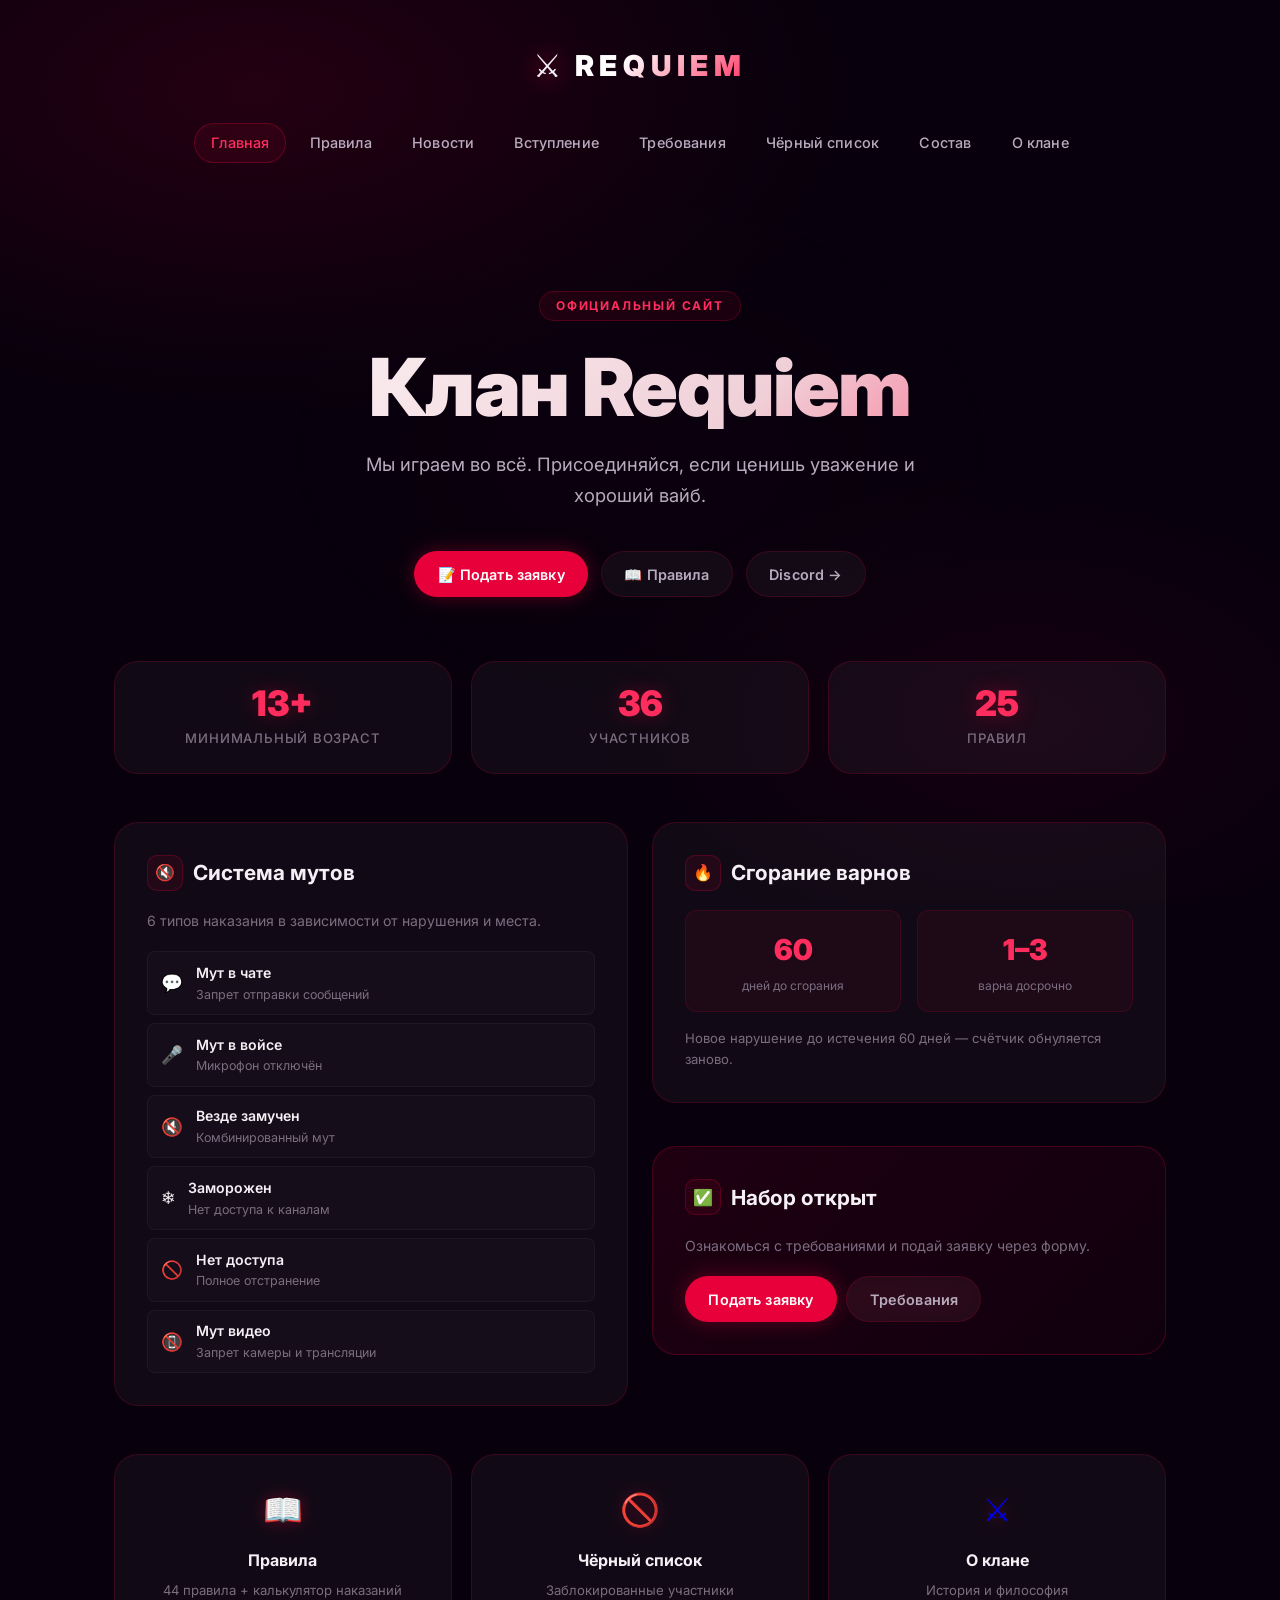
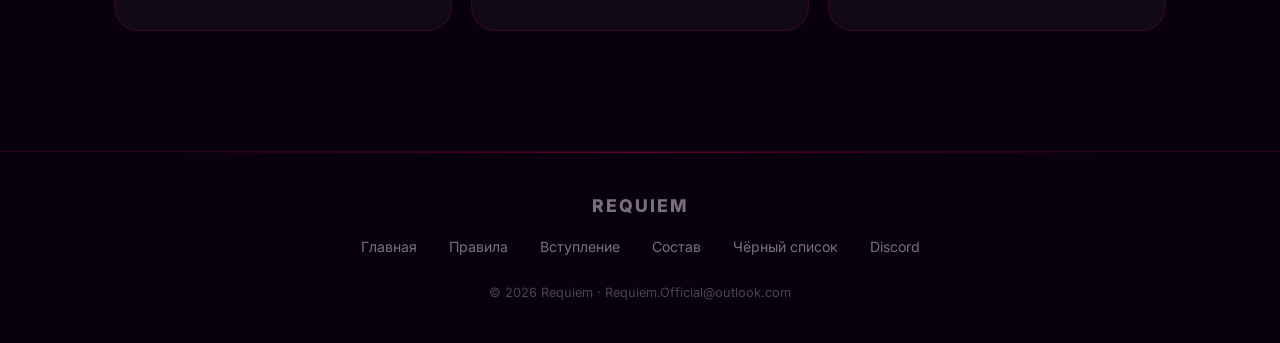
==== index.html @ e3f8dad8 "Update index.html" ====
<!DOCTYPE html>
<html lang="ru">
<head>
<meta charset="UTF-8">
<meta name="viewport" content="width=device-width, initial-scale=1.0">
<title>Requiem — Клан</title>
<meta name="description" content="Официальный сайт клана Requiem. Правила, состав, вступление.">
<link rel="stylesheet" href="style.css">
</head>
<body>
<div class="progress-bar" id="progressBar"></div>
<button class="scroll-top" id="scrollTop" onclick="window.scrollTo({top:0,behavior:'smooth'})">↑</button>

<header>
  <div class="container">
    <div class="site-brand">
      <span class="brand-icon">⚔️</span>
      <span class="brand-name">Requiem</span>
    </div>
    <nav class="main-nav">
      <a href="index.html" class="nav-link active">Главная</a>
      <a href="rules.html" class="nav-link">Правила</a>
      <a href="news.html" class="nav-link">Новости</a>
      <a href="join.html" class="nav-link">Вступление</a>
      <a href="requirements.html" class="nav-link">Требования</a>
      <a href="blacklist.html" class="nav-link">Чёрный список</a>
      <a href="members.html" class="nav-link">Состав</a>
      <a href="about.html" class="nav-link">О клане</a>
    </nav>
  </div>
</header>

<main>
  <section class="page-hero">
    <span class="page-hero-label">Официальный сайт</span>
    <h1>Клан Requiem</h1>
    <p>Мы играем во всё. Присоединяйся, если ценишь уважение и хороший вайб.</p>
    <div class="hero-actions">
      <a href="join.html" class="btn btn-primary">📝 Подать заявку</a>
      <a href="rules.html" class="btn btn-ghost">📖 Правила</a>
      <a href="https://discord.gg/u769kvpCT5" target="_blank" class="btn btn-ghost">Discord →</a>
    </div>
  </section>

  <div class="container">

    <div class="grid-3 fade-in d1" style="margin-bottom:1.5rem;">
      <div class="card" style="text-align:center;padding:1.5rem 1rem;">
        <div style="font-size:2.2rem;font-weight:900;color:var(--red-light);line-height:1;text-shadow:0 0 20px var(--red-glow);">13+</div>
        <div style="font-size:0.82rem;color:var(--text-muted);margin-top:0.4rem;font-weight:500;text-transform:uppercase;letter-spacing:0.06em;">Минимальный возраст</div>
      </div>
      <div class="card" style="text-align:center;padding:1.5rem 1rem;">
        <div style="font-size:2.2rem;font-weight:900;color:var(--red-light);line-height:1;text-shadow:0 0 20px var(--red-glow);">36</div>
        <div style="font-size:0.82rem;color:var(--text-muted);margin-top:0.4rem;font-weight:500;text-transform:uppercase;letter-spacing:0.06em;">Участников</div>
      </div>
      <div class="card" style="text-align:center;padding:1.5rem 1rem;">
        <div style="font-size:2.2rem;font-weight:900;color:var(--red-light);line-height:1;text-shadow:0 0 20px var(--red-glow);">25</div>
        <div style="font-size:0.82rem;color:var(--text-muted);margin-top:0.4rem;font-weight:500;text-transform:uppercase;letter-spacing:0.06em;">Правил</div>
      </div>
    </div>

    <div class="grid-2 fade-in d2" style="margin-bottom:1.5rem;">

      <div class="card">
        <h2 class="card-title"><span class="icon">🔇</span>Система мутов</h2>
        <p style="color:var(--text-muted);font-size:0.88rem;margin-bottom:1.2rem;">6 типов наказания в зависимости от нарушения и места.</p>
        <div style="display:flex;flex-direction:column;gap:0.5rem;">
          <div style="display:flex;align-items:center;gap:0.8rem;padding:0.6rem 0.8rem;background:rgba(255,255,255,0.02);border-radius:8px;border:1px solid rgba(255,255,255,0.04);">
            <span style="font-size:1.1rem;">💬</span>
            <div>
              <div style="font-size:0.88rem;font-weight:600;color:var(--text);">Мут в чате</div>
              <div style="font-size:0.78rem;color:var(--text-muted);">Запрет отправки сообщений</div>
            </div>
          </div>
          <div style="display:flex;align-items:center;gap:0.8rem;padding:0.6rem 0.8rem;background:rgba(255,255,255,0.02);border-radius:8px;border:1px solid rgba(255,255,255,0.04);">
            <span style="font-size:1.1rem;">🎤</span>
            <div>
              <div style="font-size:0.88rem;font-weight:600;color:var(--text);">Мут в войсе</div>
              <div style="font-size:0.78rem;color:var(--text-muted);">Микрофон отключён</div>
            </div>
          </div>
          <div style="display:flex;align-items:center;gap:0.8rem;padding:0.6rem 0.8rem;background:rgba(255,255,255,0.02);border-radius:8px;border:1px solid rgba(255,255,255,0.04);">
            <span style="font-size:1.1rem;">🔇</span>
            <div>
              <div style="font-size:0.88rem;font-weight:600;color:var(--text);">Везде замучен</div>
              <div style="font-size:0.78rem;color:var(--text-muted);">Комбинированный мут</div>
            </div>
          </div>
          <div style="display:flex;align-items:center;gap:0.8rem;padding:0.6rem 0.8rem;background:rgba(255,255,255,0.02);border-radius:8px;border:1px solid rgba(255,255,255,0.04);">
            <span style="font-size:1.1rem;">❄️</span>
            <div>
              <div style="font-size:0.88rem;font-weight:600;color:var(--text);">Заморожен</div>
              <div style="font-size:0.78rem;color:var(--text-muted);">Нет доступа к каналам</div>
            </div>
          </div>
          <div style="display:flex;align-items:center;gap:0.8rem;padding:0.6rem 0.8rem;background:rgba(255,255,255,0.02);border-radius:8px;border:1px solid rgba(255,255,255,0.04);">
            <span style="font-size:1.1rem;">🚫</span>
            <div>
              <div style="font-size:0.88rem;font-weight:600;color:var(--text);">Нет доступа</div>
              <div style="font-size:0.78rem;color:var(--text-muted);">Полное отстранение</div>
            </div>
          </div>
          <div style="display:flex;align-items:center;gap:0.8rem;padding:0.6rem 0.8rem;background:rgba(255,255,255,0.02);border-radius:8px;border:1px solid rgba(255,255,255,0.04);">
            <span style="font-size:1.1rem;">📵</span>
            <div>
              <div style="font-size:0.88rem;font-weight:600;color:var(--text);">Мут видео</div>
              <div style="font-size:0.78rem;color:var(--text-muted);">Запрет камеры и трансляции</div>
            </div>
          </div>
        </div>
      </div>

      <div style="display:flex;flex-direction:column;gap:1.2rem;">

        <div class="card">
          <h2 class="card-title"><span class="icon">🔥</span>Сгорание варнов</h2>
          <div style="display:flex;gap:1rem;margin-bottom:1rem;">
            <div style="flex:1;text-align:center;padding:1rem;background:rgba(232,0,58,0.06);border:1px solid rgba(232,0,58,0.15);border-radius:12px;">
              <div style="font-size:1.8rem;font-weight:900;color:var(--red-light);">60</div>
              <div style="font-size:0.75rem;color:var(--text-muted);margin-top:0.2rem;">дней до сгорания</div>
            </div>
            <div style="flex:1;text-align:center;padding:1rem;background:rgba(232,0,58,0.06);border:1px solid rgba(232,0,58,0.15);border-radius:12px;">
              <div style="font-size:1.8rem;font-weight:900;color:var(--red-light);">1–3</div>
              <div style="font-size:0.75rem;color:var(--text-muted);margin-top:0.2rem;">варна досрочно</div>
            </div>
          </div>
          <p style="font-size:0.82rem;color:var(--text-muted);">Новое нарушение до истечения 60 дней — счётчик обнуляется заново.</p>
        </div>

        <div class="card" style="background:linear-gradient(135deg,rgba(232,0,58,0.1),rgba(232,0,58,0.04));border-color:rgba(232,0,58,0.25);">
          <h2 class="card-title"><span class="icon">✅</span>Набор открыт</h2>
          <p style="color:var(--text-muted);font-size:0.88rem;margin-bottom:1.2rem;">Ознакомься с требованиями и подай заявку через форму.</p>
          <div style="display:flex;gap:0.6rem;flex-wrap:wrap;">
            <a href="join.html" class="btn btn-primary">Подать заявку</a>
            <a href="requirements.html" class="btn btn-ghost">Требования</a>
          </div>
        </div>

      </div>
    </div>

    <div class="grid-3 fade-in d3">
      <a href="rules.html" class="card" style="text-decoration:none;display:block;text-align:center;padding:1.8rem 1rem;">
        <div style="font-size:2rem;margin-bottom:0.8rem;filter:drop-shadow(0 0 8px var(--red-glow));">📖</div>
        <div style="font-weight:700;color:var(--text);margin-bottom:0.4rem;">Правила</div>
        <div style="font-size:0.82rem;color:var(--text-muted);">44 правила + калькулятор наказаний</div>
      </a>
      <a href="blacklist.html" class="card" style="text-decoration:none;display:block;text-align:center;padding:1.8rem 1rem;">
        <div style="font-size:2rem;margin-bottom:0.8rem;filter:drop-shadow(0 0 8px var(--red-glow));">🚫</div>
        <div style="font-weight:700;color:var(--text);margin-bottom:0.4rem;">Чёрный список</div>
        <div style="font-size:0.82rem;color:var(--text-muted);">Заблокированные участники</div>
      </a>
      <a href="about.html" class="card" style="text-decoration:none;display:block;text-align:center;padding:1.8rem 1rem;">
        <div style="font-size:2rem;margin-bottom:0.8rem;filter:drop-shadow(0 0 8px var(--red-glow));">⚔️</div>
        <div style="font-weight:700;color:var(--text);margin-bottom:0.4rem;">О клане</div>
        <div style="font-size:0.82rem;color:var(--text-muted);">История и философия</div>
      </a>
    </div>

  </div>
</main>

<footer>
  <div class="container">
    <div class="footer-brand">REQUIEM</div>
    <div class="footer-links">
      <a href="index.html" class="footer-link">Главная</a>
      <a href="rules.html" class="footer-link">Правила</a>
      <a href="join.html" class="footer-link">Вступление</a>
      <a href="members.html" class="footer-link">Состав</a>
      <a href="blacklist.html" class="footer-link">Чёрный список</a>
      <a href="https://discord.gg/u769kvpCT5" target="_blank" class="footer-link">Discord</a>
    </div>
    <div class="footer-copy">© 2026 Requiem · Requiem.Official@outlook.com</div>
  </div>
</footer>

<script>
const pb = document.getElementById('progressBar');
const st = document.getElementById('scrollTop');
window.addEventListener('scroll', () => {
  const s = document.documentElement.scrollTop;
  const h = document.documentElement.scrollHeight - document.documentElement.clientHeight;
  pb.style.width = (s / h * 100) + '%';
  s > 300 ? st.classList.add('visible') : st.classList.remove('visible');
});
</script>
</body>
</html>
---- style.css ----
@import url('https://fonts.googleapis.com/css2?family=Inter:wght@300;400;500;600;700;800;900&display=swap');

:root {
  --bg: #08000d;
  --bg2: #0f0018;
  --glass: rgba(255,255,255,0.04);
  --glass-border: rgba(232,0,58,0.18);
  --glass-hover: rgba(255,255,255,0.07);
  --red: #e8003a;
  --red-light: #ff2d5e;
  --red-glow: rgba(232,0,58,0.35);
  --red-subtle: rgba(232,0,58,0.08);
  --text: #f5f0f5;
  --text-secondary: #b8abbe;
  --text-muted: #7a6d80;
  --success: #00d4aa;
  --warning: #ffb347;
  --info: #47b5ff;
  --radius: 16px;
  --radius-sm: 10px;
  --radius-lg: 24px;
}

* { box-sizing: border-box; margin: 0; padding: 0; }

html { scroll-behavior: smooth; }

body {
  font-family: 'Inter', system-ui, sans-serif;
  background: var(--bg);
  color: var(--text);
  min-height: 100vh;
  line-height: 1.6;
  overflow-x: hidden;
}

body::before {
  content: '';
  position: fixed;
  inset: 0;
  background:
    radial-gradient(ellipse 80% 60% at 20% 10%, rgba(232,0,58,0.12) 0%, transparent 60%),
    radial-gradient(ellipse 60% 50% at 80% 80%, rgba(180,0,80,0.08) 0%, transparent 55%),
    radial-gradient(ellipse 40% 40% at 50% 50%, rgba(100,0,40,0.05) 0%, transparent 70%);
  pointer-events: none;
  z-index: 0;
}

body > * { position: relative; z-index: 1; }

.glass {
  background: var(--glass);
  backdrop-filter: blur(20px);
  -webkit-backdrop-filter: blur(20px);
  border: 1px solid var(--glass-border);
  border-radius: var(--radius-lg);
}

.glass:hover {
  background: var(--glass-hover);
  border-color: rgba(232,0,58,0.3);
}

.container {
  max-width: 1100px;
  margin: 0 auto;
  padding: 0 1.5rem;
}

header {
  padding: 2.5rem 1.5rem 2rem;
  text-align: center;
  position: relative;
}

.site-brand {
  display: inline-flex;
  align-items: center;
  gap: 0.8rem;
  margin-bottom: 2rem;
}

.brand-icon {
  font-size: 2rem;
  filter: drop-shadow(0 0 12px var(--red));
}

.brand-name {
  font-size: 1.8rem;
  font-weight: 900;
  letter-spacing: 0.2em;
  text-transform: uppercase;
  background: linear-gradient(135deg, #fff 30%, var(--red-light));
  -webkit-background-clip: text;
  -webkit-text-fill-color: transparent;
  background-clip: text;
}

.main-nav {
  display: flex;
  justify-content: center;
  gap: 0.4rem;
  flex-wrap: wrap;
}

.nav-link {
  color: var(--text-secondary);
  text-decoration: none;
  padding: 0.45rem 1rem;
  border-radius: 999px;
  font-weight: 500;
  font-size: 0.9rem;
  transition: all 0.2s;
  border: 1px solid transparent;
  letter-spacing: 0.01em;
}

.nav-link:hover {
  color: var(--text);
  background: var(--glass);
  border-color: var(--glass-border);
}

.nav-link.active {
  background: var(--red-subtle);
  color: var(--red-light);
  border-color: rgba(232,0,58,0.3);
}

main { padding: 3rem 0 6rem; }

.page-hero {
  text-align: center;
  padding: 3rem 1.5rem 4rem;
}

.page-hero-label {
  display: inline-block;
  font-size: 0.75rem;
  font-weight: 700;
  letter-spacing: 0.15em;
  text-transform: uppercase;
  color: var(--red-light);
  background: var(--red-subtle);
  border: 1px solid rgba(232,0,58,0.25);
  border-radius: 999px;
  padding: 0.3rem 1rem;
  margin-bottom: 1.5rem;
}

.page-hero h1 {
  font-size: clamp(2.5rem, 8vw, 5rem);
  font-weight: 900;
  letter-spacing: -0.02em;
  line-height: 1.05;
  margin-bottom: 1.2rem;
  background: linear-gradient(135deg, #fff 0%, #f0d0d8 60%, var(--red-light) 100%);
  -webkit-background-clip: text;
  -webkit-text-fill-color: transparent;
  background-clip: text;
}

.page-hero p {
  font-size: 1.15rem;
  color: var(--text-secondary);
  max-width: 560px;
  margin: 0 auto 2.5rem;
  line-height: 1.7;
}

.hero-actions {
  display: flex;
  gap: 0.8rem;
  justify-content: center;
  flex-wrap: wrap;
}

.btn {
  display: inline-flex;
  align-items: center;
  gap: 0.5rem;
  padding: 0.65rem 1.4rem;
  border-radius: 999px;
  font-weight: 600;
  font-size: 0.9rem;
  text-decoration: none;
  transition: all 0.2s;
  border: 1px solid transparent;
  cursor: pointer;
  font-family: inherit;
  letter-spacing: 0.01em;
}

.btn-primary {
  background: var(--red);
  color: #fff;
  box-shadow: 0 0 20px var(--red-glow);
}

.btn-primary:hover {
  background: var(--red-light);
  box-shadow: 0 0 30px var(--red-glow);
  transform: translateY(-1px);
}

.btn-ghost {
  background: var(--glass);
  color: var(--text-secondary);
  border-color: var(--glass-border);
  backdrop-filter: blur(10px);
}

.btn-ghost:hover {
  color: var(--text);
  border-color: rgba(232,0,58,0.3);
  background: var(--glass-hover);
}

.btn-danger {
  background: rgba(232,0,58,0.15);
  color: var(--red-light);
  border-color: rgba(232,0,58,0.3);
}

.btn-danger:hover {
  background: var(--red);
  color: #fff;
}

.card {
  background: var(--glass);
  backdrop-filter: blur(20px);
  -webkit-backdrop-filter: blur(20px);
  border: 1px solid var(--glass-border);
  border-radius: var(--radius-lg);
  padding: 2rem;
  margin-bottom: 1.5rem;
  transition: border-color 0.2s, background 0.2s;
  position: relative;
  overflow: hidden;
}

.card::before {
  content: '';
  position: absolute;
  top: 0; left: 0; right: 0;
  height: 1px;
  background: linear-gradient(90deg, transparent, var(--red), transparent);
  opacity: 0;
  transition: opacity 0.3s;
}

.card:hover::before { opacity: 1; }
.card:hover {
  background: var(--glass-hover);
  border-color: rgba(232,0,58,0.28);
}

.card-title {
  font-size: 1.3rem;
  font-weight: 700;
  color: var(--text);
  margin: 0 0 1.2rem 0;
  display: flex;
  align-items: center;
  gap: 0.6rem;
}

.card-title .icon {
  display: inline-flex;
  align-items: center;
  justify-content: center;
  width: 36px; height: 36px;
  background: var(--red-subtle);
  border: 1px solid rgba(232,0,58,0.25);
  border-radius: 10px;
  font-size: 1rem;
  flex-shrink: 0;
}

.divider {
  height: 1px;
  background: var(--glass-border);
  margin: 1.5rem 0;
}

.grid-2 {
  display: grid;
  grid-template-columns: 1fr 1fr;
  gap: 1.5rem;
}

.grid-3 {
  display: grid;
  grid-template-columns: repeat(3, 1fr);
  gap: 1.2rem;
}

.stat-pill {
  display: flex;
  align-items: center;
  gap: 0.5rem;
  padding: 0.5rem 1rem;
  background: var(--glass);
  border: 1px solid var(--glass-border);
  border-radius: 999px;
  font-size: 0.88rem;
  font-weight: 500;
  color: var(--text-secondary);
  backdrop-filter: blur(10px);
}

.stat-pill strong { color: var(--text); }

.stat-dot {
  width: 7px; height: 7px;
  border-radius: 50%;
  flex-shrink: 0;
}

.badge {
  display: inline-flex;
  align-items: center;
  gap: 0.3rem;
  padding: 0.2rem 0.7rem;
  border-radius: 999px;
  font-size: 0.78rem;
  font-weight: 600;
}

.badge-red     { background: rgba(232,0,58,0.15);   color: var(--red-light); border: 1px solid rgba(232,0,58,0.3); }
.badge-success { background: rgba(0,212,170,0.12);  color: var(--success);   border: 1px solid rgba(0,212,170,0.25); }
.badge-warning { background: rgba(255,179,71,0.12); color: var(--warning);   border: 1px solid rgba(255,179,71,0.25); }
.badge-info    { background: rgba(71,181,255,0.12); color: var(--info);      border: 1px solid rgba(71,181,255,0.25); }
.badge-muted   { background: rgba(255,255,255,0.06); color: var(--text-muted); border: 1px solid rgba(255,255,255,0.08); }

.table-wrap { overflow-x: auto; border-radius: var(--radius); }

.table {
  width: 100%;
  border-collapse: collapse;
}

.table th {
  text-align: left;
  padding: 0.7rem 1rem;
  font-size: 0.75rem;
  font-weight: 700;
  color: var(--text-muted);
  text-transform: uppercase;
  letter-spacing: 0.08em;
  border-bottom: 1px solid var(--glass-border);
}

.table td {
  padding: 0.8rem 1rem;
  border-bottom: 1px solid rgba(255,255,255,0.03);
  font-size: 0.9rem;
  color: var(--text-secondary);
}

.table tr:last-child td { border-bottom: none; }
.table tr:hover td { background: rgba(232,0,58,0.03); color: var(--text); }

.rules-list { list-style: none; padding: 0; }

.rule-item {
  display: flex;
  align-items: flex-start;
  gap: 1rem;
  padding: 1rem 1.2rem;
  margin-bottom: 0.6rem;
  background: rgba(255,255,255,0.02);
  border: 1px solid rgba(255,255,255,0.05);
  border-radius: var(--radius-sm);
  transition: border-color 0.2s;
}

.rule-item:hover { border-color: rgba(232,0,58,0.2); }

.rule-num {
  min-width: 28px; height: 28px;
  background: var(--red-subtle);
  border: 1px solid rgba(232,0,58,0.2);
  border-radius: 8px;
  display: flex; align-items: center; justify-content: center;
  font-size: 0.78rem; font-weight: 700;
  color: var(--red-light);
  flex-shrink: 0;
}

.rule-title {
  font-weight: 600;
  color: var(--text);
  font-size: 0.95rem;
  display: block;
  margin-bottom: 0.2rem;
}

.rule-desc {
  font-size: 0.88rem;
  color: var(--text-muted);
  line-height: 1.5;
}

.search-input {
  width: 100%;
  background: var(--glass);
  color: var(--text);
  border: 1px solid var(--glass-border);
  border-radius: 999px;
  padding: 0.65rem 1.2rem;
  font-size: 0.9rem;
  outline: none;
  font-family: inherit;
  transition: border-color 0.2s;
  backdrop-filter: blur(10px);
}

.search-input:focus { border-color: rgba(232,0,58,0.4); }
.search-input::placeholder { color: var(--text-muted); }

.filter-btn {
  padding: 0.4rem 0.9rem;
  border-radius: 999px;
  border: 1px solid rgba(255,255,255,0.08);
  background: transparent;
  color: var(--text-muted);
  font-size: 0.82rem;
  font-weight: 600;
  cursor: pointer;
  transition: all 0.2s;
  font-family: inherit;
}

.filter-btn:hover { border-color: rgba(232,0,58,0.3); color: var(--red-light); }
.filter-btn.active {
  background: var(--red-subtle);
  border-color: rgba(232,0,58,0.35);
  color: var(--red-light);
}

.notification {
  position: fixed;
  top: 20px; right: 20px;
  background: var(--glass);
  color: var(--text);
  backdrop-filter: blur(20px);
  padding: 0.9rem 1.4rem;
  border-radius: var(--radius);
  border-left: 3px solid var(--red);
  border-top: 1px solid var(--glass-border);
  border-right: 1px solid var(--glass-border);
  border-bottom: 1px solid var(--glass-border);
  z-index: 1000;
  box-shadow: 0 8px 32px rgba(0,0,0,0.4);
  animation: slideNotif 0.3s ease;
  display: none;
  max-width: 340px;
  font-size: 0.9rem;
}

@keyframes slideNotif {
  from { transform: translateX(120%); opacity: 0; }
  to   { transform: translateX(0);    opacity: 1; }
}

footer {
  text-align: center;
  padding: 2.5rem 1rem;
  border-top: 1px solid var(--glass-border);
  position: relative;
}

footer::before {
  content: '';
  position: absolute;
  top: 0; left: 10%; right: 10%; height: 1px;
  background: linear-gradient(90deg, transparent, var(--red), transparent);
  opacity: 0.4;
}

.footer-brand {
  font-size: 1.1rem;
  font-weight: 800;
  letter-spacing: 0.12em;
  color: var(--text-muted);
  margin-bottom: 1rem;
}

.footer-links {
  display: flex;
  justify-content: center;
  gap: 2rem;
  flex-wrap: wrap;
  margin-bottom: 1.5rem;
}

.footer-link {
  color: var(--text-muted);
  text-decoration: none;
  font-size: 0.88rem;
  transition: color 0.2s;
}

.footer-link:hover { color: var(--red-light); }

.footer-copy {
  color: var(--text-muted);
  font-size: 0.8rem;
  opacity: 0.6;
}

.progress-bar {
  position: fixed; top: 0; left: 0;
  width: 0%; height: 2px;
  background: linear-gradient(90deg, var(--red), var(--red-light));
  z-index: 1000;
  transition: width 0.1s;
  box-shadow: 0 0 8px var(--red-glow);
}

.scroll-top {
  position: fixed; bottom: 28px; right: 28px;
  width: 44px; height: 44px;
  background: var(--red);
  border-radius: 50%;
  display: flex; align-items: center; justify-content: center;
  color: white; cursor: pointer;
  opacity: 0; visibility: hidden;
  transition: all 0.2s;
  box-shadow: 0 4px 20px var(--red-glow);
  z-index: 100; font-size: 1.1rem;
  border: none;
}

.scroll-top.visible { opacity: 1; visibility: visible; }
.scroll-top:hover { transform: scale(1.1); background: var(--red-light); }

@keyframes fadeUp {
  from { opacity: 0; transform: translateY(18px); }
  to   { opacity: 1; transform: translateY(0); }
}

.fade-in { animation: fadeUp 0.5s ease both; }
.fade-in.d1 { animation-delay: 0.05s; }
.fade-in.d2 { animation-delay: 0.1s; }
.fade-in.d3 { animation-delay: 0.15s; }
.fade-in.d4 { animation-delay: 0.2s; }

@media (max-width: 768px) {
  .grid-2 { grid-template-columns: 1fr; }
  .grid-3 { grid-template-columns: 1fr 1fr; }
  .page-hero { padding: 2rem 1rem 3rem; }
  .card { padding: 1.4rem; }
  .container { padding: 0 1rem; }
  main { padding: 2rem 0 5rem; }
}

@media (max-width: 480px) {
  .grid-3 { grid-template-columns: 1fr; }
  .hero-actions { flex-direction: column; align-items: center; }
}
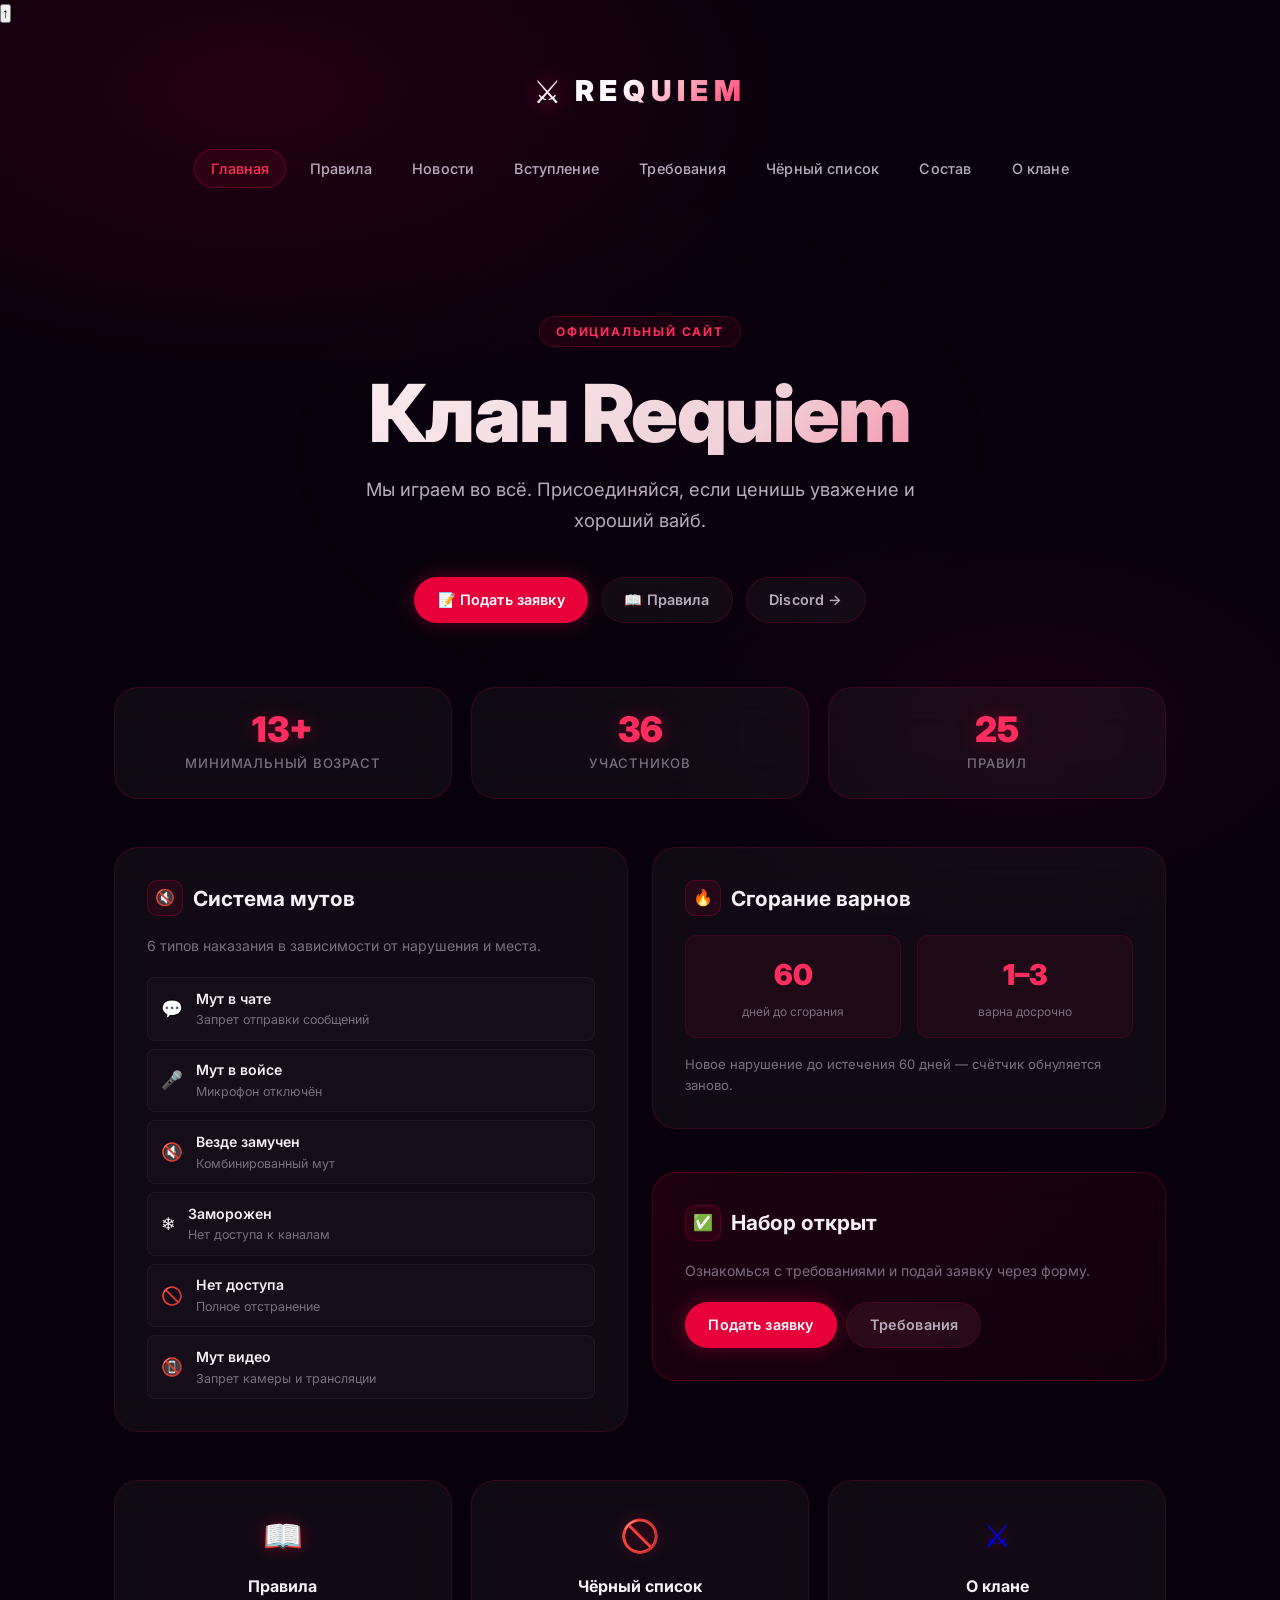
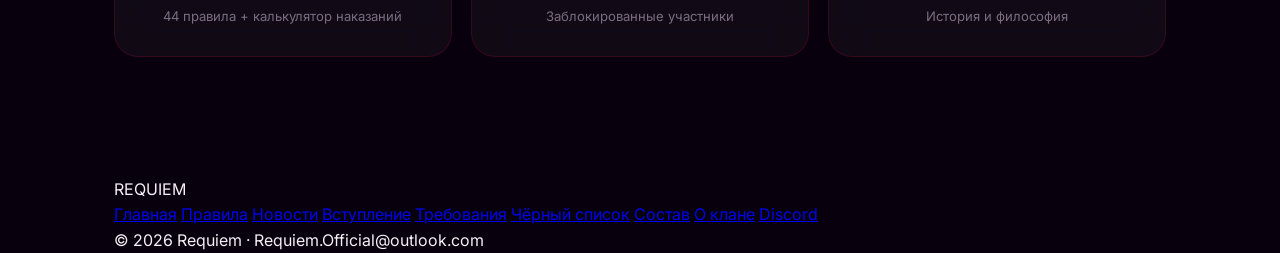
==== commit 372eee70: "Update index.html" ====
--- a/index.html
+++ b/index.html
@@ -166,9 +166,12 @@
     <div class="footer-links">
       <a href="index.html" class="footer-link">Главная</a>
       <a href="rules.html" class="footer-link">Правила</a>
+      <a href="news.html" class="footer-link">Новости</a>
       <a href="join.html" class="footer-link">Вступление</a>
+      <a href="requirements.html" class="footer-link">Требования</a>
+      <a href="blacklist.html" class="footer-link">Чёрный список</a>
       <a href="members.html" class="footer-link">Состав</a>
-      <a href="blacklist.html" class="footer-link">Чёрный список</a>
+      <a href="about.html" class="footer-link">О клане</a>
       <a href="https://discord.gg/u769kvpCT5" target="_blank" class="footer-link">Discord</a>
     </div>
     <div class="footer-copy">© 2026 Requiem · Requiem.Official@outlook.com</div>
--- a/style.css
+++ b/style.css
@@ -48,19 +48,6 @@
 
 body > * { position: relative; z-index: 1; }
 
-.glass {
-  background: var(--glass);
-  backdrop-filter: blur(20px);
-  -webkit-backdrop-filter: blur(20px);
-  border: 1px solid var(--glass-border);
-  border-radius: var(--radius-lg);
-}
-
-.glass:hover {
-  background: var(--glass-hover);
-  border-color: rgba(232,0,58,0.3);
-}
-
 .container {
   max-width: 1100px;
   margin: 0 auto;
@@ -216,17 +203,6 @@
   background: var(--glass-hover);
 }
 
-.btn-danger {
-  background: rgba(232,0,58,0.15);
-  color: var(--red-light);
-  border-color: rgba(232,0,58,0.3);
-}
-
-.btn-danger:hover {
-  background: var(--red);
-  color: #fff;
-}
-
 .card {
   background: var(--glass);
   backdrop-filter: blur(20px);
@@ -278,286 +254,16 @@
   flex-shrink: 0;
 }
 
-.divider {
-  height: 1px;
-  background: var(--glass-border);
-  margin: 1.5rem 0;
-}
-
-.grid-2 {
-  display: grid;
-  grid-template-columns: 1fr 1fr;
-  gap: 1.5rem;
-}
-
-.grid-3 {
-  display: grid;
-  grid-template-columns: repeat(3, 1fr);
-  gap: 1.2rem;
-}
-
-.stat-pill {
-  display: flex;
-  align-items: center;
-  gap: 0.5rem;
-  padding: 0.5rem 1rem;
-  background: var(--glass);
-  border: 1px solid var(--glass-border);
-  border-radius: 999px;
-  font-size: 0.88rem;
-  font-weight: 500;
-  color: var(--text-secondary);
-  backdrop-filter: blur(10px);
-}
-
-.stat-pill strong { color: var(--text); }
-
-.stat-dot {
-  width: 7px; height: 7px;
-  border-radius: 50%;
-  flex-shrink: 0;
-}
-
-.badge {
-  display: inline-flex;
-  align-items: center;
-  gap: 0.3rem;
-  padding: 0.2rem 0.7rem;
-  border-radius: 999px;
-  font-size: 0.78rem;
-  font-weight: 600;
-}
-
-.badge-red     { background: rgba(232,0,58,0.15);   color: var(--red-light); border: 1px solid rgba(232,0,58,0.3); }
-.badge-success { background: rgba(0,212,170,0.12);  color: var(--success);   border: 1px solid rgba(0,212,170,0.25); }
-.badge-warning { background: rgba(255,179,71,0.12); color: var(--warning);   border: 1px solid rgba(255,179,71,0.25); }
-.badge-info    { background: rgba(71,181,255,0.12); color: var(--info);      border: 1px solid rgba(71,181,255,0.25); }
-.badge-muted   { background: rgba(255,255,255,0.06); color: var(--text-muted); border: 1px solid rgba(255,255,255,0.08); }
-
-.table-wrap { overflow-x: auto; border-radius: var(--radius); }
-
-.table {
-  width: 100%;
-  border-collapse: collapse;
-}
-
-.table th {
-  text-align: left;
-  padding: 0.7rem 1rem;
-  font-size: 0.75rem;
-  font-weight: 700;
-  color: var(--text-muted);
-  text-transform: uppercase;
-  letter-spacing: 0.08em;
-  border-bottom: 1px solid var(--glass-border);
-}
-
-.table td {
-  padding: 0.8rem 1rem;
-  border-bottom: 1px solid rgba(255,255,255,0.03);
-  font-size: 0.9rem;
-  color: var(--text-secondary);
-}
-
-.table tr:last-child td { border-bottom: none; }
-.table tr:hover td { background: rgba(232,0,58,0.03); color: var(--text); }
-
-.rules-list { list-style: none; padding: 0; }
-
-.rule-item {
-  display: flex;
-  align-items: flex-start;
-  gap: 1rem;
-  padding: 1rem 1.2rem;
-  margin-bottom: 0.6rem;
-  background: rgba(255,255,255,0.02);
-  border: 1px solid rgba(255,255,255,0.05);
-  border-radius: var(--radius-sm);
-  transition: border-color 0.2s;
-}
-
-.rule-item:hover { border-color: rgba(232,0,58,0.2); }
-
-.rule-num {
-  min-width: 28px; height: 28px;
-  background: var(--red-subtle);
-  border: 1px solid rgba(232,0,58,0.2);
-  border-radius: 8px;
-  display: flex; align-items: center; justify-content: center;
-  font-size: 0.78rem; font-weight: 700;
-  color: var(--red-light);
-  flex-shrink: 0;
-}
-
-.rule-title {
-  font-weight: 600;
-  color: var(--text);
-  font-size: 0.95rem;
-  display: block;
-  margin-bottom: 0.2rem;
-}
-
-.rule-desc {
-  font-size: 0.88rem;
-  color: var(--text-muted);
-  line-height: 1.5;
-}
-
-.search-input {
-  width: 100%;
-  background: var(--glass);
-  color: var(--text);
-  border: 1px solid var(--glass-border);
-  border-radius: 999px;
-  padding: 0.65rem 1.2rem;
-  font-size: 0.9rem;
-  outline: none;
-  font-family: inherit;
-  transition: border-color 0.2s;
-  backdrop-filter: blur(10px);
-}
-
-.search-input:focus { border-color: rgba(232,0,58,0.4); }
-.search-input::placeholder { color: var(--text-muted); }
-
-.filter-btn {
-  padding: 0.4rem 0.9rem;
-  border-radius: 999px;
-  border: 1px solid rgba(255,255,255,0.08);
-  background: transparent;
-  color: var(--text-muted);
-  font-size: 0.82rem;
-  font-weight: 600;
-  cursor: pointer;
-  transition: all 0.2s;
-  font-family: inherit;
-}
-
-.filter-btn:hover { border-color: rgba(232,0,58,0.3); color: var(--red-light); }
-.filter-btn.active {
-  background: var(--red-subtle);
-  border-color: rgba(232,0,58,0.35);
-  color: var(--red-light);
-}
-
-.notification {
-  position: fixed;
-  top: 20px; right: 20px;
-  background: var(--glass);
-  color: var(--text);
-  backdrop-filter: blur(20px);
-  padding: 0.9rem 1.4rem;
-  border-radius: var(--radius);
-  border-left: 3px solid var(--red);
-  border-top: 1px solid var(--glass-border);
-  border-right: 1px solid var(--glass-border);
-  border-bottom: 1px solid var(--glass-border);
-  z-index: 1000;
-  box-shadow: 0 8px 32px rgba(0,0,0,0.4);
-  animation: slideNotif 0.3s ease;
-  display: none;
-  max-width: 340px;
-  font-size: 0.9rem;
-}
-
-@keyframes slideNotif {
-  from { transform: translateX(120%); opacity: 0; }
-  to   { transform: translateX(0);    opacity: 1; }
-}
-
-footer {
-  text-align: center;
-  padding: 2.5rem 1rem;
-  border-top: 1px solid var(--glass-border);
-  position: relative;
-}
-
-footer::before {
-  content: '';
-  position: absolute;
-  top: 0; left: 10%; right: 10%; height: 1px;
-  background: linear-gradient(90deg, transparent, var(--red), transparent);
-  opacity: 0.4;
-}
-
-.footer-brand {
-  font-size: 1.1rem;
-  font-weight: 800;
-  letter-spacing: 0.12em;
-  color: var(--text-muted);
-  margin-bottom: 1rem;
-}
-
-.footer-links {
-  display: flex;
-  justify-content: center;
-  gap: 2rem;
-  flex-wrap: wrap;
-  margin-bottom: 1.5rem;
-}
-
-.footer-link {
-  color: var(--text-muted);
-  text-decoration: none;
-  font-size: 0.88rem;
-  transition: color 0.2s;
-}
-
-.footer-link:hover { color: var(--red-light); }
-
-.footer-copy {
-  color: var(--text-muted);
-  font-size: 0.8rem;
-  opacity: 0.6;
-}
-
-.progress-bar {
-  position: fixed; top: 0; left: 0;
-  width: 0%; height: 2px;
-  background: linear-gradient(90deg, var(--red), var(--red-light));
-  z-index: 1000;
-  transition: width 0.1s;
-  box-shadow: 0 0 8px var(--red-glow);
-}
-
-.scroll-top {
-  position: fixed; bottom: 28px; right: 28px;
-  width: 44px; height: 44px;
-  background: var(--red);
-  border-radius: 50%;
-  display: flex; align-items: center; justify-content: center;
-  color: white; cursor: pointer;
-  opacity: 0; visibility: hidden;
-  transition: all 0.2s;
-  box-shadow: 0 4px 20px var(--red-glow);
-  z-index: 100; font-size: 1.1rem;
-  border: none;
-}
-
-.scroll-top.visible { opacity: 1; visibility: visible; }
-.scroll-top:hover { transform: scale(1.1); background: var(--red-light); }
-
-@keyframes fadeUp {
-  from { opacity: 0; transform: translateY(18px); }
-  to   { opacity: 1; transform: translateY(0); }
-}
-
-.fade-in { animation: fadeUp 0.5s ease both; }
-.fade-in.d1 { animation-delay: 0.05s; }
-.fade-in.d2 { animation-delay: 0.1s; }
-.fade-in.d3 { animation-delay: 0.15s; }
-.fade-in.d4 { animation-delay: 0.2s; }
+/* Остальной код (grids, footer, animations и т.д.) */
+.grid-2 { display: grid; grid-template-columns: 1fr 1fr; gap: 1.5rem; }
+.grid-3 { display: grid; grid-template-columns: repeat(3, 1fr); gap: 1.2rem; }
 
 @media (max-width: 768px) {
   .grid-2 { grid-template-columns: 1fr; }
   .grid-3 { grid-template-columns: 1fr 1fr; }
-  .page-hero { padding: 2rem 1rem 3rem; }
   .card { padding: 1.4rem; }
-  .container { padding: 0 1rem; }
-  main { padding: 2rem 0 5rem; }
 }
 
 @media (max-width: 480px) {
   .grid-3 { grid-template-columns: 1fr; }
-  .hero-actions { flex-direction: column; align-items: center; }
-}
+}
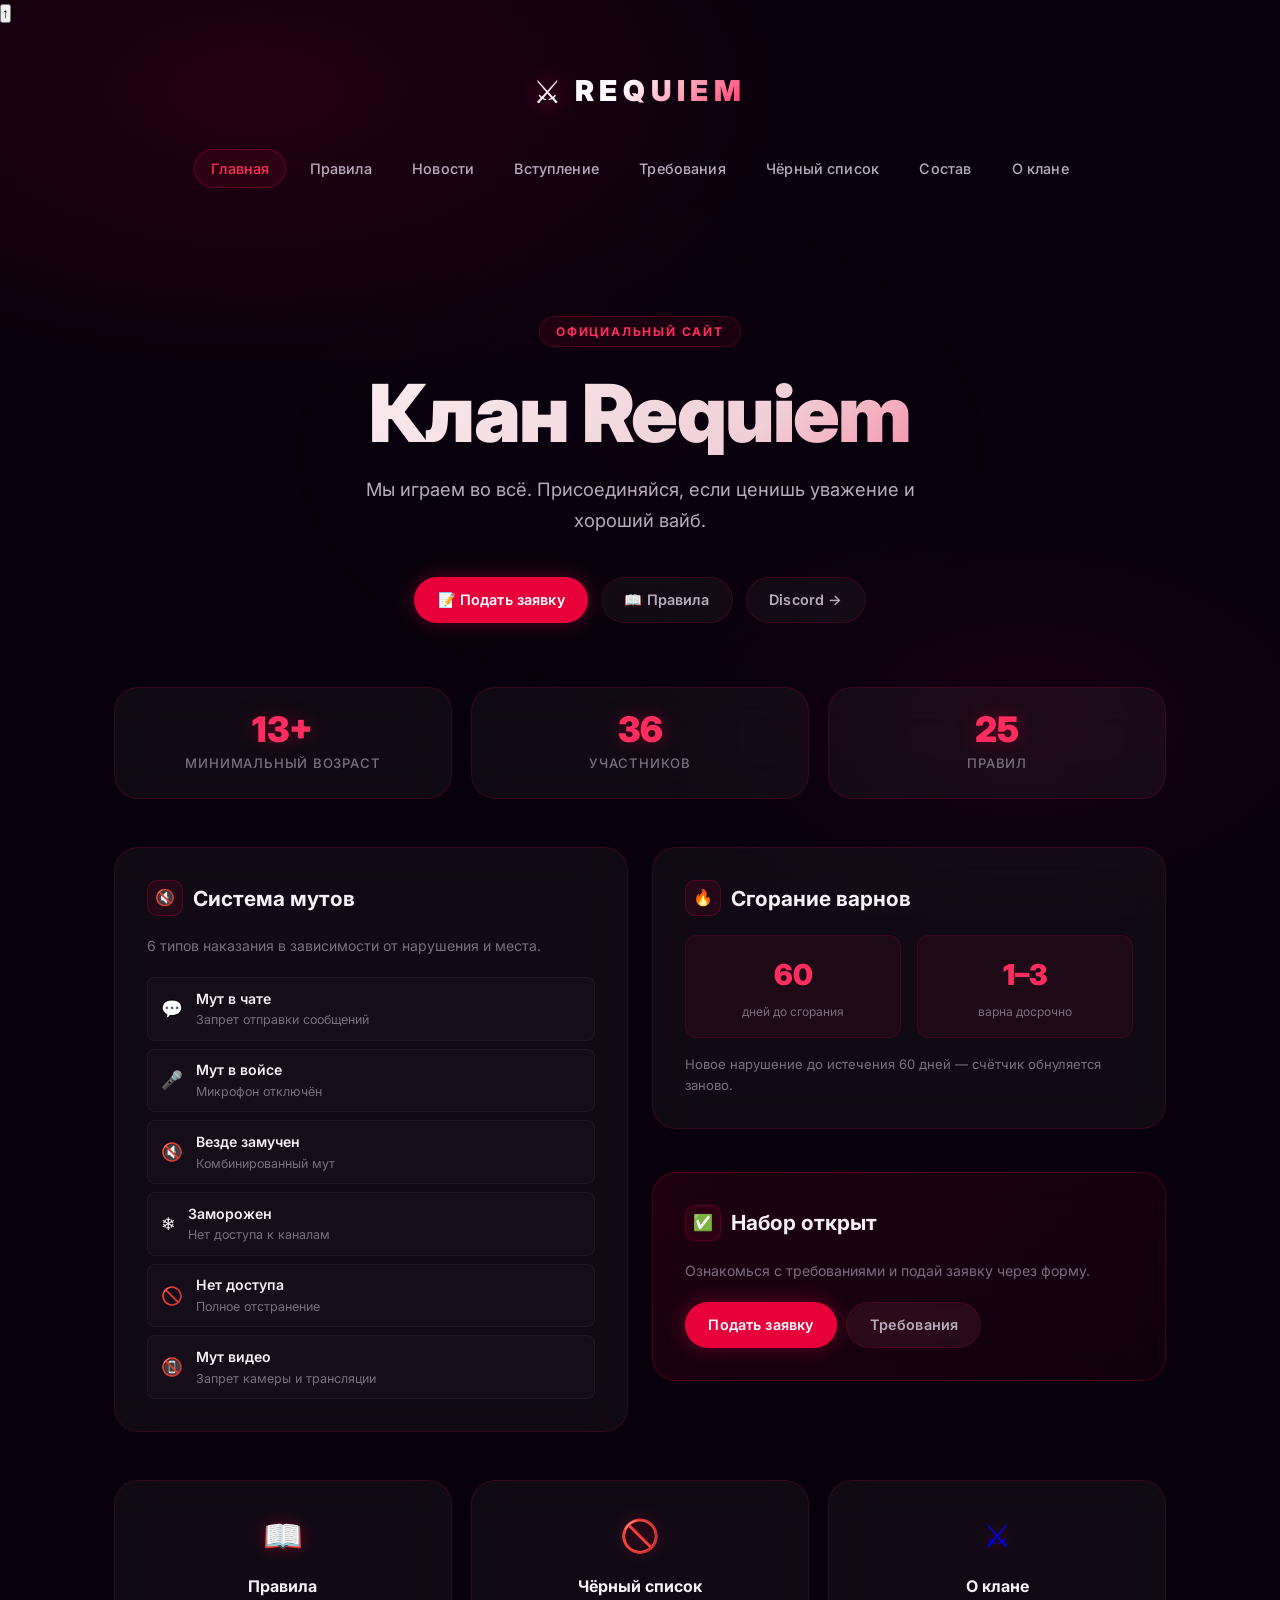
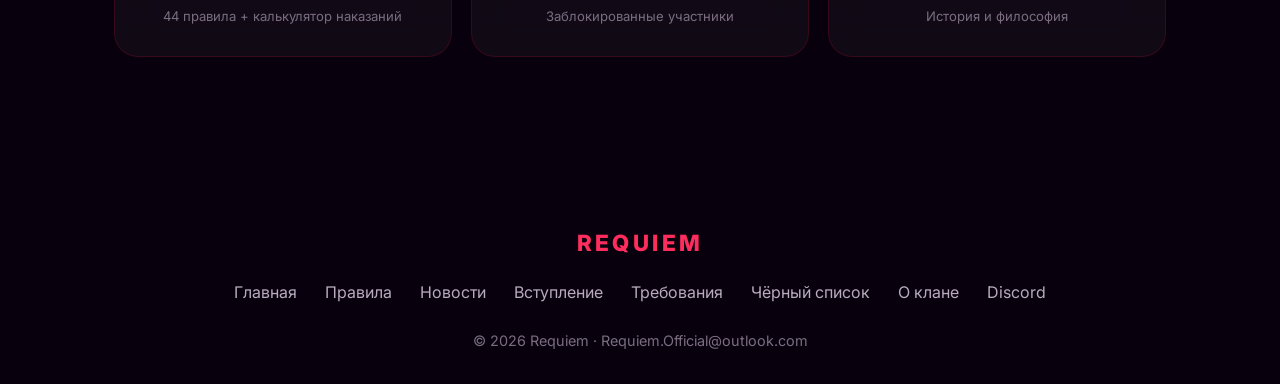
==== commit 5ded2861: "Update index.html" ====
--- a/index.html
+++ b/index.html
@@ -161,20 +161,23 @@
 </main>
 
 <footer>
-  <div class="container">
-    <div class="footer-brand">REQUIEM</div>
-    <div class="footer-links">
-      <a href="index.html" class="footer-link">Главная</a>
-      <a href="rules.html" class="footer-link">Правила</a>
-      <a href="news.html" class="footer-link">Новости</a>
-      <a href="join.html" class="footer-link">Вступление</a>
-      <a href="requirements.html" class="footer-link">Требования</a>
-      <a href="blacklist.html" class="footer-link">Чёрный список</a>
-      <a href="members.html" class="footer-link">Состав</a>
-      <a href="about.html" class="footer-link">О клане</a>
-      <a href="https://discord.gg/u769kvpCT5" target="_blank" class="footer-link">Discord</a>
+  <div class="container" style="text-align:center; padding:3rem 1rem 2rem;">
+    <div style="font-size:1.4rem; font-weight:800; letter-spacing:0.15em; color:#ff2d5e; margin-bottom:1.2rem;">REQUIEM</div>
+    
+    <div style="margin-bottom:1.5rem;">
+      <a href="index.html" style="color:#b8abbe; text-decoration:none; margin:0 12px;">Главная</a>
+      <a href="rules.html" style="color:#b8abbe; text-decoration:none; margin:0 12px;">Правила</a>
+      <a href="news.html" style="color:#b8abbe; text-decoration:none; margin:0 12px;">Новости</a>
+      <a href="join.html" style="color:#b8abbe; text-decoration:none; margin:0 12px;">Вступление</a>
+      <a href="requirements.html" style="color:#b8abbe; text-decoration:none; margin:0 12px;">Требования</a>
+      <a href="blacklist.html" style="color:#b8abbe; text-decoration:none; margin:0 12px;">Чёрный список</a>
+      <a href="about.html" style="color:#b8abbe; text-decoration:none; margin:0 12px;">О клане</a>
+      <a href="https://discord.gg/u769kvpCT5" target="_blank" style="color:#b8abbe; text-decoration:none; margin:0 12px;">Discord</a>
     </div>
-    <div class="footer-copy">© 2026 Requiem · Requiem.Official@outlook.com</div>
+    
+    <div style="color:#7a6d80; font-size:0.9rem;">
+      © 2026 Requiem · Requiem.Official@outlook.com
+    </div>
   </div>
 </footer>
 
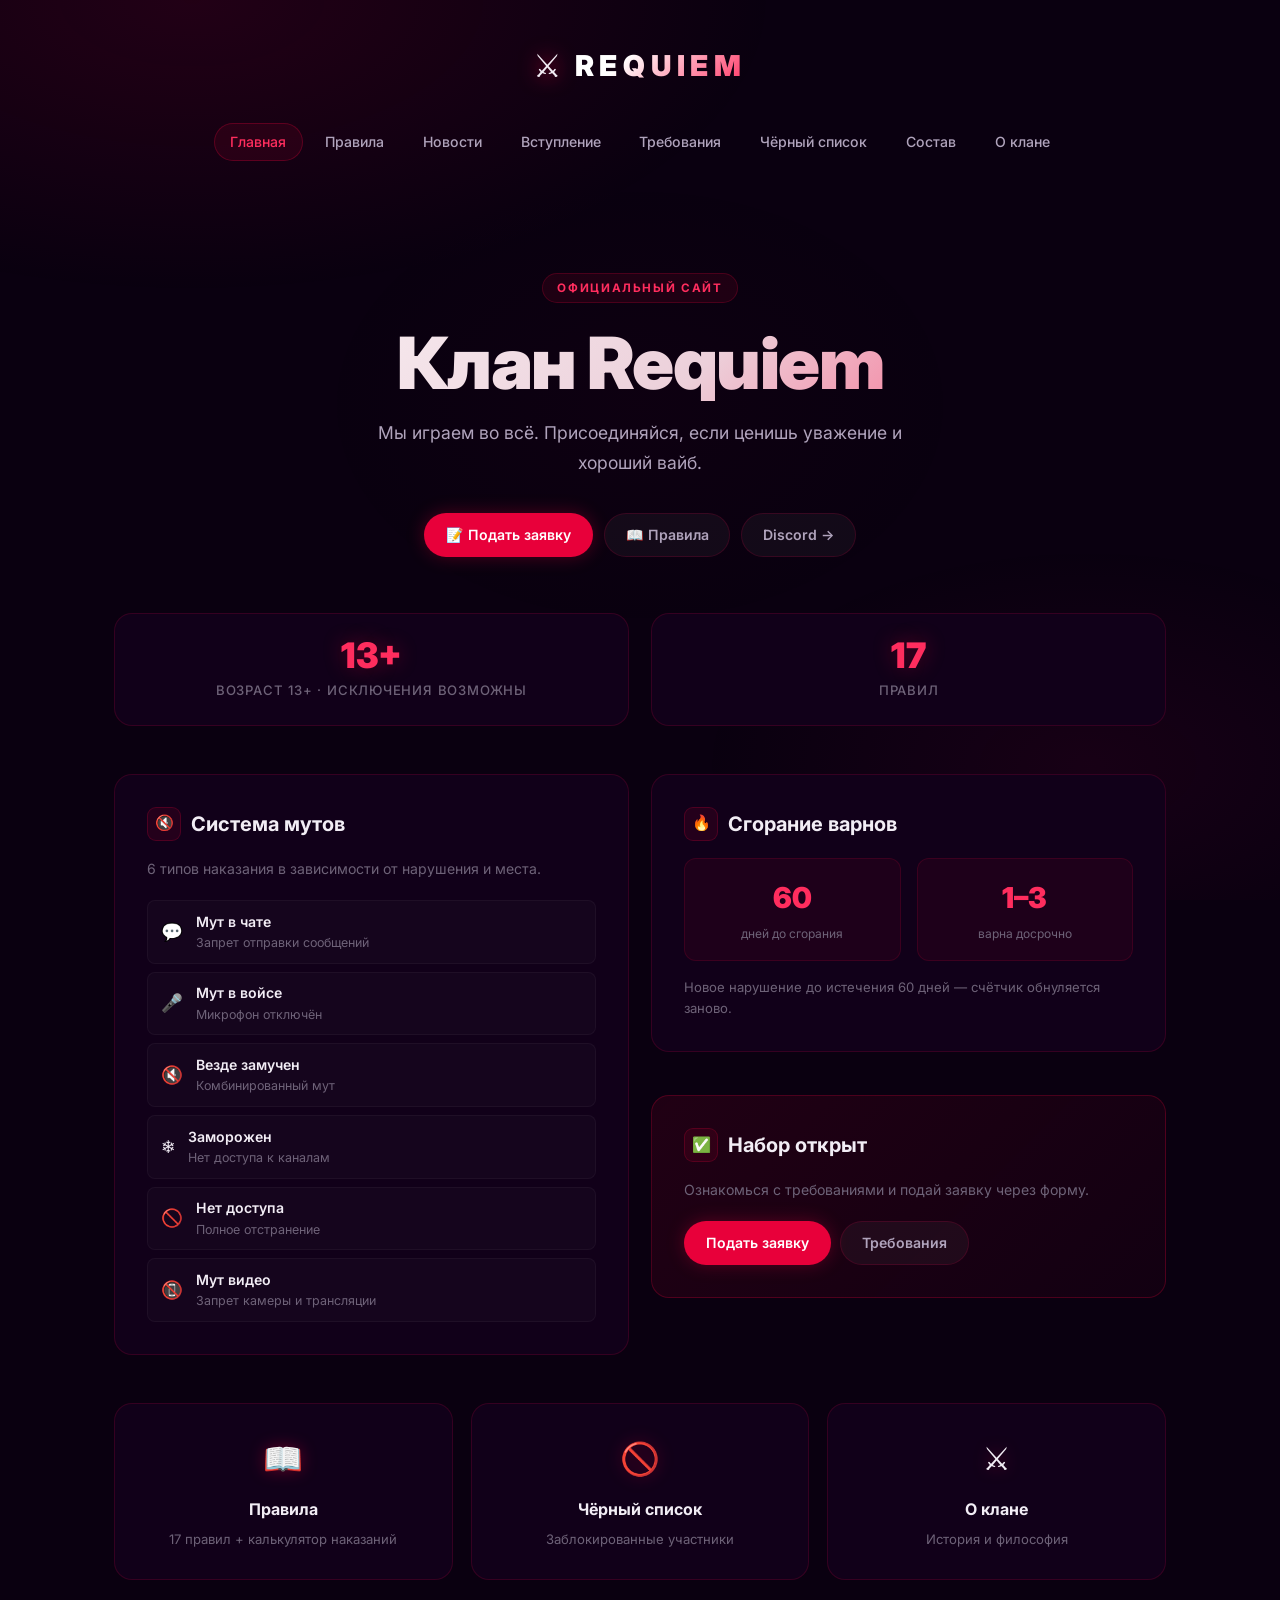
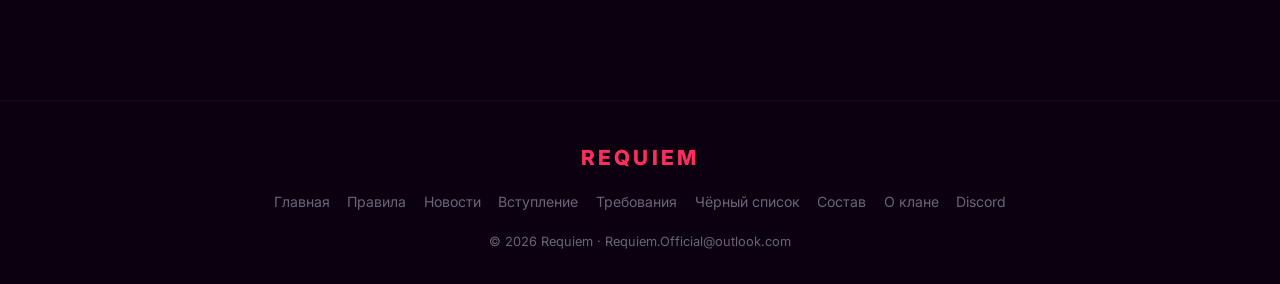
==== commit 320071af: "Add files via upload" ====
--- a/index.html
+++ b/index.html
@@ -9,7 +9,7 @@
 </head>
 <body>
 <div class="progress-bar" id="progressBar"></div>
-<button class="scroll-top" id="scrollTop" onclick="window.scrollTo({top:0,behavior:'smooth'})">↑</button>
+<button class="scroll-top" id="scrollTop" >↑</button>
 
 <header>
   <div class="container">
@@ -44,17 +44,13 @@
 
   <div class="container">
 
-    <div class="grid-3 fade-in d1" style="margin-bottom:1.5rem;">
+    <div class="grid-2 fade-in d1" style="margin-bottom:1.5rem;">
       <div class="card" style="text-align:center;padding:1.5rem 1rem;">
         <div style="font-size:2.2rem;font-weight:900;color:var(--red-light);line-height:1;text-shadow:0 0 20px var(--red-glow);">13+</div>
-        <div style="font-size:0.82rem;color:var(--text-muted);margin-top:0.4rem;font-weight:500;text-transform:uppercase;letter-spacing:0.06em;">Минимальный возраст</div>
+        <div style="font-size:0.82rem;color:var(--text-muted);margin-top:0.4rem;font-weight:500;text-transform:uppercase;letter-spacing:0.06em;">Возраст 13+ · исключения возможны</div>
       </div>
       <div class="card" style="text-align:center;padding:1.5rem 1rem;">
-        <div style="font-size:2.2rem;font-weight:900;color:var(--red-light);line-height:1;text-shadow:0 0 20px var(--red-glow);">36</div>
-        <div style="font-size:0.82rem;color:var(--text-muted);margin-top:0.4rem;font-weight:500;text-transform:uppercase;letter-spacing:0.06em;">Участников</div>
-      </div>
-      <div class="card" style="text-align:center;padding:1.5rem 1rem;">
-        <div style="font-size:2.2rem;font-weight:900;color:var(--red-light);line-height:1;text-shadow:0 0 20px var(--red-glow);">25</div>
+        <div style="font-size:2.2rem;font-weight:900;color:var(--red-light);line-height:1;text-shadow:0 0 20px var(--red-glow);">17</div>
         <div style="font-size:0.82rem;color:var(--text-muted);margin-top:0.4rem;font-weight:500;text-transform:uppercase;letter-spacing:0.06em;">Правил</div>
       </div>
     </div>
@@ -143,7 +139,7 @@
       <a href="rules.html" class="card" style="text-decoration:none;display:block;text-align:center;padding:1.8rem 1rem;">
         <div style="font-size:2rem;margin-bottom:0.8rem;filter:drop-shadow(0 0 8px var(--red-glow));">📖</div>
         <div style="font-weight:700;color:var(--text);margin-bottom:0.4rem;">Правила</div>
-        <div style="font-size:0.82rem;color:var(--text-muted);">44 правила + калькулятор наказаний</div>
+        <div style="font-size:0.82rem;color:var(--text-muted);">17 правил + калькулятор наказаний</div>
       </a>
       <a href="blacklist.html" class="card" style="text-decoration:none;display:block;text-align:center;padding:1.8rem 1rem;">
         <div style="font-size:2rem;margin-bottom:0.8rem;filter:drop-shadow(0 0 8px var(--red-glow));">🚫</div>
@@ -161,35 +157,23 @@
 </main>
 
 <footer>
-  <div class="container" style="text-align:center; padding:3rem 1rem 2rem;">
-    <div style="font-size:1.4rem; font-weight:800; letter-spacing:0.15em; color:#ff2d5e; margin-bottom:1.2rem;">REQUIEM</div>
-    
-    <div style="margin-bottom:1.5rem;">
-      <a href="index.html" style="color:#b8abbe; text-decoration:none; margin:0 12px;">Главная</a>
-      <a href="rules.html" style="color:#b8abbe; text-decoration:none; margin:0 12px;">Правила</a>
-      <a href="news.html" style="color:#b8abbe; text-decoration:none; margin:0 12px;">Новости</a>
-      <a href="join.html" style="color:#b8abbe; text-decoration:none; margin:0 12px;">Вступление</a>
-      <a href="requirements.html" style="color:#b8abbe; text-decoration:none; margin:0 12px;">Требования</a>
-      <a href="blacklist.html" style="color:#b8abbe; text-decoration:none; margin:0 12px;">Чёрный список</a>
-      <a href="about.html" style="color:#b8abbe; text-decoration:none; margin:0 12px;">О клане</a>
-      <a href="https://discord.gg/u769kvpCT5" target="_blank" style="color:#b8abbe; text-decoration:none; margin:0 12px;">Discord</a>
+  <div class="container">
+    <div class="footer-brand">REQUIEM</div>
+    <div class="footer-links">
+      <a href="index.html" class="footer-link">Главная</a>
+      <a href="rules.html" class="footer-link">Правила</a>
+      <a href="news.html" class="footer-link">Новости</a>
+      <a href="join.html" class="footer-link">Вступление</a>
+      <a href="requirements.html" class="footer-link">Требования</a>
+      <a href="blacklist.html" class="footer-link">Чёрный список</a>
+      <a href="members.html" class="footer-link">Состав</a>
+      <a href="about.html" class="footer-link">О клане</a>
+      <a href="https://discord.gg/u769kvpCT5" target="_blank" class="footer-link">Discord</a>
     </div>
-    
-    <div style="color:#7a6d80; font-size:0.9rem;">
-      © 2026 Requiem · Requiem.Official@outlook.com
-    </div>
+    <div class="footer-copy">© 2026 Requiem · Requiem.Official@outlook.com</div>
   </div>
 </footer>
 
-<script>
-const pb = document.getElementById('progressBar');
-const st = document.getElementById('scrollTop');
-window.addEventListener('scroll', () => {
-  const s = document.documentElement.scrollTop;
-  const h = document.documentElement.scrollHeight - document.documentElement.clientHeight;
-  pb.style.width = (s / h * 100) + '%';
-  s > 300 ? st.classList.add('visible') : st.classList.remove('visible');
-});
-</script>
+<script src="script.js"></script>
 </body>
 </html>
--- a/style.css
+++ b/style.css
@@ -1,28 +1,30 @@
 @import url('https://fonts.googleapis.com/css2?family=Inter:wght@300;400;500;600;700;800;900&display=swap');
 
 :root {
-  --bg: #08000d;
-  --bg2: #0f0018;
+  --bg: #0a0010;
+  --card-bg: #110019;
+  --card-bg-hover: #160020;
+  --border: rgba(180,0,60,0.22);
+  --border-hover: rgba(220,0,70,0.38);
+  --red: #e8003a;
+  --red-light: #ff2d5e;
+  --red-glow: rgba(232,0,58,0.35);
+  --red-subtle: rgba(232,0,58,0.09);
   --glass: rgba(255,255,255,0.04);
   --glass-border: rgba(232,0,58,0.18);
   --glass-hover: rgba(255,255,255,0.07);
-  --red: #e8003a;
-  --red-light: #ff2d5e;
-  --red-glow: rgba(232,0,58,0.35);
-  --red-subtle: rgba(232,0,58,0.08);
-  --text: #f5f0f5;
-  --text-secondary: #b8abbe;
-  --text-muted: #7a6d80;
+  --text: #f2edf5;
+  --text-secondary: #b0a3bc;
+  --text-muted: #6e6278;
   --success: #00d4aa;
   --warning: #ffb347;
   --info: #47b5ff;
   --radius: 16px;
   --radius-sm: 10px;
-  --radius-lg: 24px;
+  --radius-lg: 18px;
 }
 
 * { box-sizing: border-box; margin: 0; padding: 0; }
-
 html { scroll-behavior: smooth; }
 
 body {
@@ -34,236 +36,177 @@
   overflow-x: hidden;
 }
 
+/* Фоновые градиенты */
 body::before {
   content: '';
   position: fixed;
   inset: 0;
   background:
-    radial-gradient(ellipse 80% 60% at 20% 10%, rgba(232,0,58,0.12) 0%, transparent 60%),
-    radial-gradient(ellipse 60% 50% at 80% 80%, rgba(180,0,80,0.08) 0%, transparent 55%),
-    radial-gradient(ellipse 40% 40% at 50% 50%, rgba(100,0,40,0.05) 0%, transparent 70%);
+    radial-gradient(ellipse 70% 50% at 15% 0%, rgba(200,0,60,0.13) 0%, transparent 65%),
+    radial-gradient(ellipse 50% 40% at 85% 85%, rgba(160,0,80,0.09) 0%, transparent 60%),
+    radial-gradient(ellipse 35% 35% at 50% 45%, rgba(80,0,30,0.06) 0%, transparent 70%);
   pointer-events: none;
   z-index: 0;
 }
-
 body > * { position: relative; z-index: 1; }
 
-.container {
-  max-width: 1100px;
-  margin: 0 auto;
-  padding: 0 1.5rem;
-}
-
-header {
-  padding: 2.5rem 1.5rem 2rem;
-  text-align: center;
-  position: relative;
-}
-
-.site-brand {
-  display: inline-flex;
-  align-items: center;
-  gap: 0.8rem;
-  margin-bottom: 2rem;
-}
-
-.brand-icon {
-  font-size: 2rem;
-  filter: drop-shadow(0 0 12px var(--red));
-}
-
-.brand-name {
-  font-size: 1.8rem;
-  font-weight: 900;
-  letter-spacing: 0.2em;
-  text-transform: uppercase;
+/* ── Progress bar ── */
+.progress-bar {
+  position: fixed;
+  top: 0; left: 0;
+  height: 2px;
+  width: 0%;
+  background: linear-gradient(90deg, var(--red), var(--red-light));
+  z-index: 9999;
+  transition: width 0.1s linear;
+  box-shadow: 0 0 6px var(--red-glow);
+}
+
+/* ── Scroll to top ── */
+.scroll-top {
+  position: fixed;
+  bottom: 2rem; right: 2rem;
+  width: 40px; height: 40px;
+  background: var(--red);
+  color: white;
+  border: none;
+  border-radius: 50%;
+  font-size: 1rem;
+  cursor: pointer;
+  opacity: 0;
+  pointer-events: none;
+  transition: opacity 0.3s, transform 0.2s;
+  z-index: 999;
+  box-shadow: 0 4px 14px rgba(232,0,58,0.4);
+}
+.scroll-top.visible { opacity: 1; pointer-events: all; }
+.scroll-top:hover { transform: translateY(-2px); }
+
+/* ── Container ── */
+.container { max-width: 1100px; margin: 0 auto; padding: 0 1.5rem; }
+
+/* ── Header ── */
+header { padding: 2.5rem 1.5rem 2rem; text-align: center; }
+
+.site-brand { display: inline-flex; align-items: center; gap: 0.8rem; margin-bottom: 2rem; }
+.brand-icon  { font-size: 2rem; filter: drop-shadow(0 0 10px var(--red)); }
+.brand-name  {
+  font-size: 1.8rem; font-weight: 900; letter-spacing: 0.2em; text-transform: uppercase;
   background: linear-gradient(135deg, #fff 30%, var(--red-light));
-  -webkit-background-clip: text;
-  -webkit-text-fill-color: transparent;
-  background-clip: text;
-}
-
-.main-nav {
-  display: flex;
-  justify-content: center;
-  gap: 0.4rem;
-  flex-wrap: wrap;
-}
-
+  -webkit-background-clip: text; -webkit-text-fill-color: transparent; background-clip: text;
+}
+
+/* ── Nav ── */
+.main-nav { display: flex; justify-content: center; gap: 0.4rem; flex-wrap: wrap; }
 .nav-link {
-  color: var(--text-secondary);
-  text-decoration: none;
-  padding: 0.45rem 1rem;
-  border-radius: 999px;
-  font-weight: 500;
-  font-size: 0.9rem;
-  transition: all 0.2s;
-  border: 1px solid transparent;
-  letter-spacing: 0.01em;
-}
-
-.nav-link:hover {
-  color: var(--text);
-  background: var(--glass);
-  border-color: var(--glass-border);
-}
-
-.nav-link.active {
-  background: var(--red-subtle);
-  color: var(--red-light);
-  border-color: rgba(232,0,58,0.3);
-}
-
-main { padding: 3rem 0 6rem; }
-
-.page-hero {
-  text-align: center;
-  padding: 3rem 1.5rem 4rem;
-}
-
+  color: var(--text-secondary); text-decoration: none;
+  padding: 0.42rem 0.95rem; border-radius: 999px;
+  font-weight: 500; font-size: 0.88rem;
+  transition: all 0.18s; border: 1px solid transparent;
+}
+.nav-link:hover { color: var(--text); background: rgba(255,255,255,0.05); border-color: var(--border); }
+.nav-link.active { background: var(--red-subtle); color: var(--red-light); border-color: rgba(232,0,58,0.28); }
+
+/* ── Main ── */
+main { padding: 2rem 0 6rem; }
+
+/* ── Hero ── */
+.page-hero { text-align: center; padding: 3rem 1.5rem 3.5rem; }
 .page-hero-label {
-  display: inline-block;
-  font-size: 0.75rem;
-  font-weight: 700;
-  letter-spacing: 0.15em;
-  text-transform: uppercase;
-  color: var(--red-light);
-  background: var(--red-subtle);
-  border: 1px solid rgba(232,0,58,0.25);
-  border-radius: 999px;
-  padding: 0.3rem 1rem;
-  margin-bottom: 1.5rem;
-}
-
+  display: inline-block; font-size: 0.73rem; font-weight: 700;
+  letter-spacing: 0.14em; text-transform: uppercase;
+  color: var(--red-light); background: var(--red-subtle);
+  border: 1px solid rgba(232,0,58,0.22); border-radius: 999px;
+  padding: 0.28rem 0.9rem; margin-bottom: 1.4rem;
+}
 .page-hero h1 {
-  font-size: clamp(2.5rem, 8vw, 5rem);
-  font-weight: 900;
-  letter-spacing: -0.02em;
-  line-height: 1.05;
-  margin-bottom: 1.2rem;
-  background: linear-gradient(135deg, #fff 0%, #f0d0d8 60%, var(--red-light) 100%);
-  -webkit-background-clip: text;
-  -webkit-text-fill-color: transparent;
-  background-clip: text;
-}
-
-.page-hero p {
-  font-size: 1.15rem;
-  color: var(--text-secondary);
-  max-width: 560px;
-  margin: 0 auto 2.5rem;
-  line-height: 1.7;
-}
-
-.hero-actions {
-  display: flex;
-  gap: 0.8rem;
-  justify-content: center;
-  flex-wrap: wrap;
-}
-
+  font-size: clamp(2.2rem, 7vw, 4.5rem); font-weight: 900;
+  letter-spacing: -0.02em; line-height: 1.05; margin-bottom: 1.1rem;
+  background: linear-gradient(135deg, #fff 0%, #ecd0da 55%, var(--red-light) 100%);
+  -webkit-background-clip: text; -webkit-text-fill-color: transparent; background-clip: text;
+}
+.page-hero p { font-size: 1.1rem; color: var(--text-secondary); max-width: 540px; margin: 0 auto 2.2rem; line-height: 1.7; }
+.hero-actions { display: flex; gap: 0.7rem; justify-content: center; flex-wrap: wrap; }
+
+/* ── Buttons ── */
 .btn {
-  display: inline-flex;
-  align-items: center;
-  gap: 0.5rem;
-  padding: 0.65rem 1.4rem;
-  border-radius: 999px;
-  font-weight: 600;
-  font-size: 0.9rem;
-  text-decoration: none;
-  transition: all 0.2s;
-  border: 1px solid transparent;
-  cursor: pointer;
-  font-family: inherit;
-  letter-spacing: 0.01em;
-}
-
-.btn-primary {
-  background: var(--red);
-  color: #fff;
-  box-shadow: 0 0 20px var(--red-glow);
-}
-
-.btn-primary:hover {
-  background: var(--red-light);
-  box-shadow: 0 0 30px var(--red-glow);
-  transform: translateY(-1px);
-}
-
-.btn-ghost {
-  background: var(--glass);
-  color: var(--text-secondary);
-  border-color: var(--glass-border);
-  backdrop-filter: blur(10px);
-}
-
-.btn-ghost:hover {
-  color: var(--text);
-  border-color: rgba(232,0,58,0.3);
-  background: var(--glass-hover);
-}
-
+  display: inline-flex; align-items: center; gap: 0.45rem;
+  padding: 0.6rem 1.3rem; border-radius: 999px;
+  font-weight: 600; font-size: 0.88rem; text-decoration: none;
+  transition: all 0.18s; border: 1px solid transparent;
+  cursor: pointer; font-family: inherit;
+}
+.btn-primary { background: var(--red); color: #fff; box-shadow: 0 0 18px rgba(232,0,58,0.3); }
+.btn-primary:hover { background: var(--red-light); box-shadow: 0 0 26px rgba(232,0,58,0.45); transform: translateY(-1px); }
+.btn-ghost { background: rgba(255,255,255,0.04); color: var(--text-secondary); border-color: var(--border); }
+.btn-ghost:hover { color: var(--text); border-color: var(--border-hover); background: rgba(255,255,255,0.07); }
+
+/* ── Cards ── */
 .card {
-  background: var(--glass);
-  backdrop-filter: blur(20px);
-  -webkit-backdrop-filter: blur(20px);
-  border: 1px solid var(--glass-border);
+  background: var(--card-bg);
+  border: 1px solid var(--border);
   border-radius: var(--radius-lg);
   padding: 2rem;
   margin-bottom: 1.5rem;
-  transition: border-color 0.2s, background 0.2s;
-  position: relative;
-  overflow: hidden;
-}
-
-.card::before {
-  content: '';
-  position: absolute;
-  top: 0; left: 0; right: 0;
-  height: 1px;
-  background: linear-gradient(90deg, transparent, var(--red), transparent);
-  opacity: 0;
-  transition: opacity 0.3s;
-}
-
-.card:hover::before { opacity: 1; }
-.card:hover {
-  background: var(--glass-hover);
-  border-color: rgba(232,0,58,0.28);
-}
+  transition: background 0.18s ease, border-color 0.18s ease;
+  outline: none;
+  text-decoration: none;
+}
+.card:hover { background: var(--card-bg-hover); border-color: var(--border-hover); }
+.card:focus  { outline: none; }
+a.card { color: inherit; }
 
 .card-title {
-  font-size: 1.3rem;
-  font-weight: 700;
-  color: var(--text);
-  margin: 0 0 1.2rem 0;
-  display: flex;
-  align-items: center;
-  gap: 0.6rem;
-}
-
+  font-size: 1.25rem; font-weight: 700; color: var(--text);
+  margin: 0 0 1.1rem 0; display: flex; align-items: center; gap: 0.6rem;
+}
 .card-title .icon {
-  display: inline-flex;
-  align-items: center;
-  justify-content: center;
-  width: 36px; height: 36px;
-  background: var(--red-subtle);
-  border: 1px solid rgba(232,0,58,0.25);
-  border-radius: 10px;
-  font-size: 1rem;
-  flex-shrink: 0;
-}
-
-/* Остальной код (grids, footer, animations и т.д.) */
-.grid-2 { display: grid; grid-template-columns: 1fr 1fr; gap: 1.5rem; }
-.grid-3 { display: grid; grid-template-columns: repeat(3, 1fr); gap: 1.2rem; }
-
+  display: inline-flex; align-items: center; justify-content: center;
+  width: 34px; height: 34px;
+  background: var(--red-subtle); border: 1px solid rgba(232,0,58,0.22);
+  border-radius: 9px; font-size: 0.95rem; flex-shrink: 0;
+}
+
+/* ── Grid ── */
+.grid-2 { display: grid; grid-template-columns: 1fr 1fr; gap: 1.4rem; }
+.grid-3 { display: grid; grid-template-columns: repeat(3, 1fr); gap: 1.1rem; }
+
+/* ── Search ── */
+.search-input {
+  width: 100%; background: rgba(5,0,10,0.5); color: var(--text);
+  border: 1px solid var(--border); border-radius: 12px;
+  padding: 0.72rem 1rem; font-size: 0.93rem; font-family: inherit;
+  outline: none; transition: border-color 0.18s;
+}
+.search-input::placeholder { color: var(--text-muted); }
+.search-input:focus { border-color: rgba(232,0,58,0.4); }
+
+/* ── Footer ── */
+footer { border-top: 1px solid var(--border); padding: 2.5rem 1rem 2rem; text-align: center; }
+.footer-brand { font-size: 1.3rem; font-weight: 800; letter-spacing: 0.15em; color: var(--red-light); margin-bottom: 1.1rem; }
+.footer-links { display: flex; justify-content: center; flex-wrap: wrap; gap: 0.3rem 1.1rem; margin-bottom: 1.1rem; }
+.footer-links a, .footer-link { color: var(--text-muted); text-decoration: none; font-size: 0.88rem; transition: color 0.18s; }
+.footer-links a:hover, .footer-link:hover { color: var(--red-light); }
+.footer-copy { color: var(--text-muted); font-size: 0.8rem; }
+
+/* ── Animations ── */
+@keyframes fadeUp {
+  from { opacity: 0; transform: translateY(12px); }
+  to   { opacity: 1; transform: translateY(0); }
+}
+.fade-in { opacity: 0; animation: fadeUp 0.45s ease forwards; }
+.d1 { animation-delay: 0.05s; }
+.d2 { animation-delay: 0.11s; }
+.d3 { animation-delay: 0.18s; }
+.d4 { animation-delay: 0.25s; }
+
+/* ── Responsive ── */
 @media (max-width: 768px) {
   .grid-2 { grid-template-columns: 1fr; }
   .grid-3 { grid-template-columns: 1fr 1fr; }
-  .card { padding: 1.4rem; }
-}
-
+  .card   { padding: 1.3rem; }
+  .scroll-top { bottom: 1rem; right: 1rem; }
+}
 @media (max-width: 480px) {
   .grid-3 { grid-template-columns: 1fr; }
 }
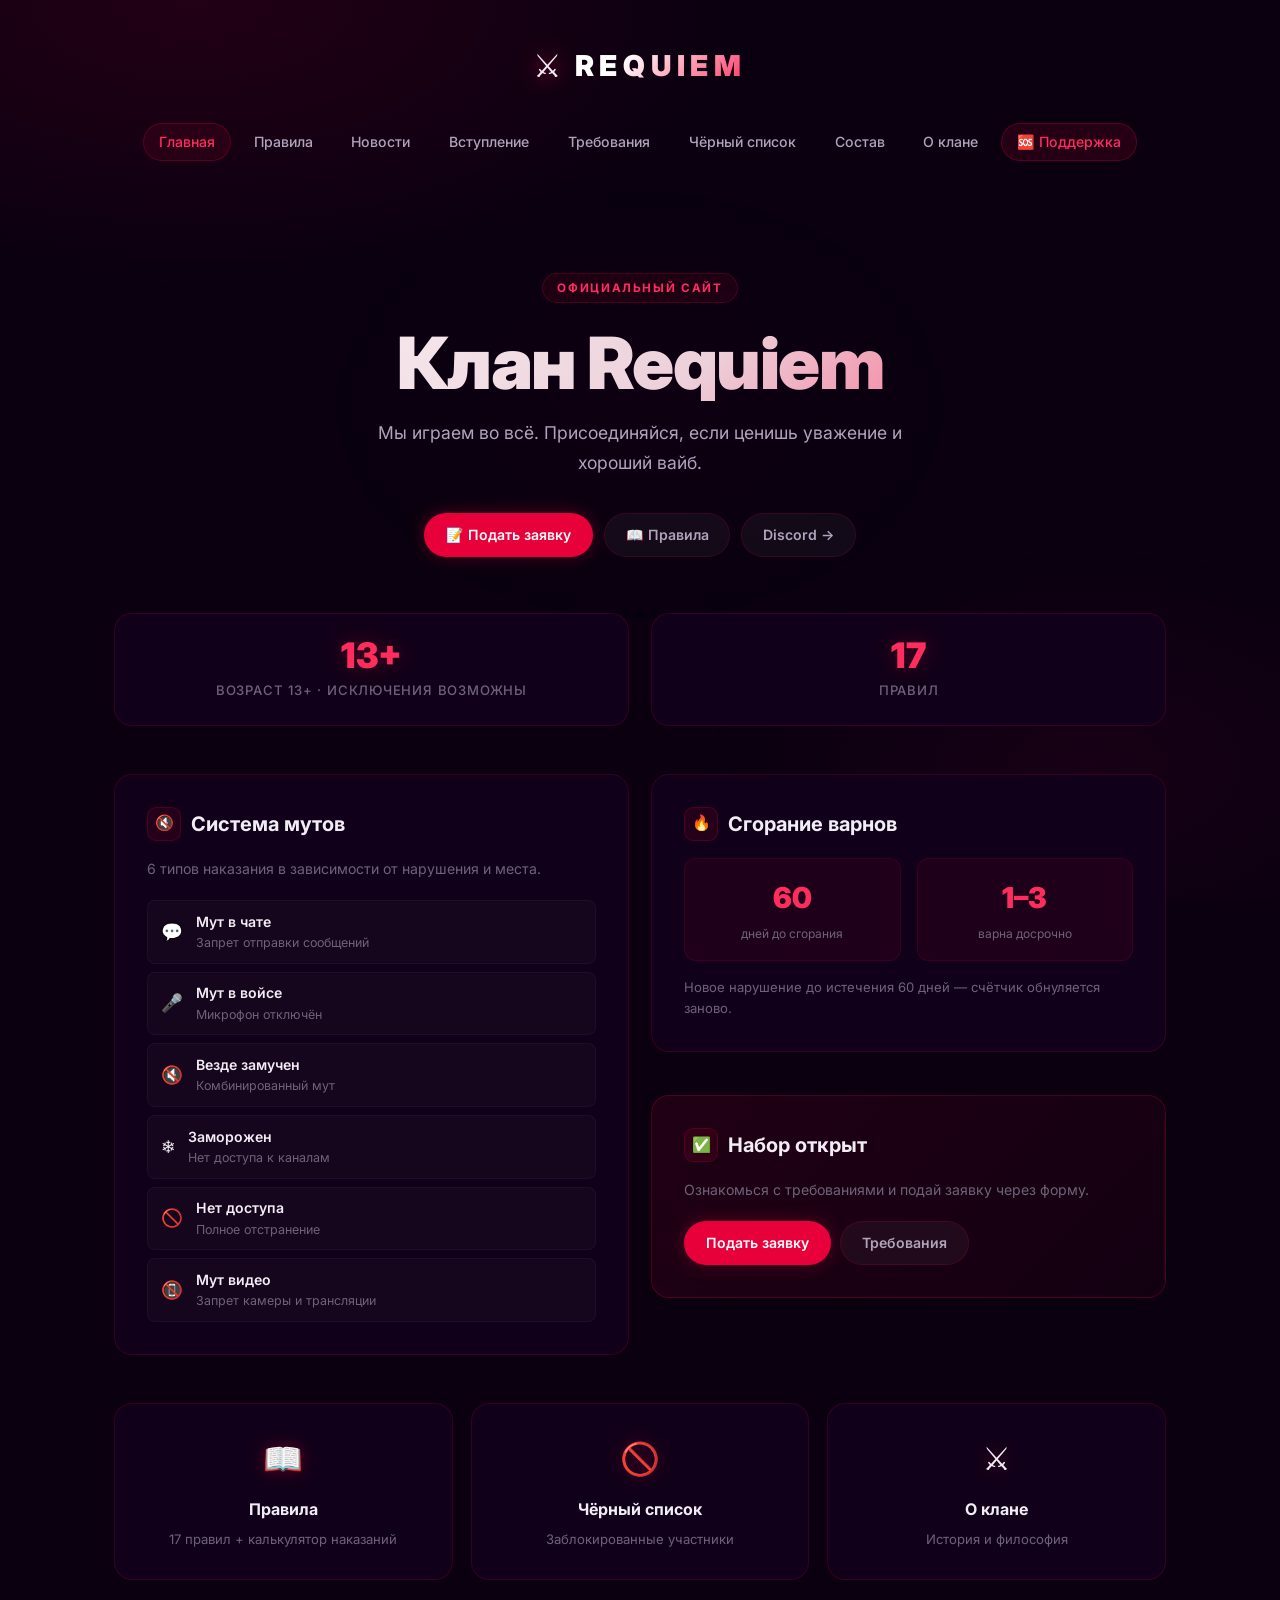
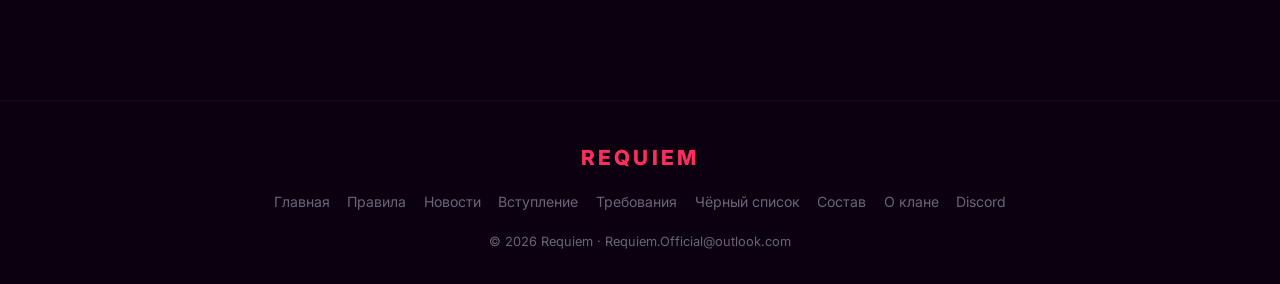
==== commit cf5e30cd: "Add files via upload" ====
--- a/index.html
+++ b/index.html
@@ -26,6 +26,7 @@
       <a href="blacklist.html" class="nav-link">Чёрный список</a>
       <a href="members.html" class="nav-link">Состав</a>
       <a href="about.html" class="nav-link">О клане</a>
+      <a href="support.html" class="nav-link" style="background:rgba(232,0,58,0.12);color:var(--red-light);border:1px solid rgba(232,0,58,0.28);">🆘 Поддержка</a>
     </nav>
   </div>
 </header>
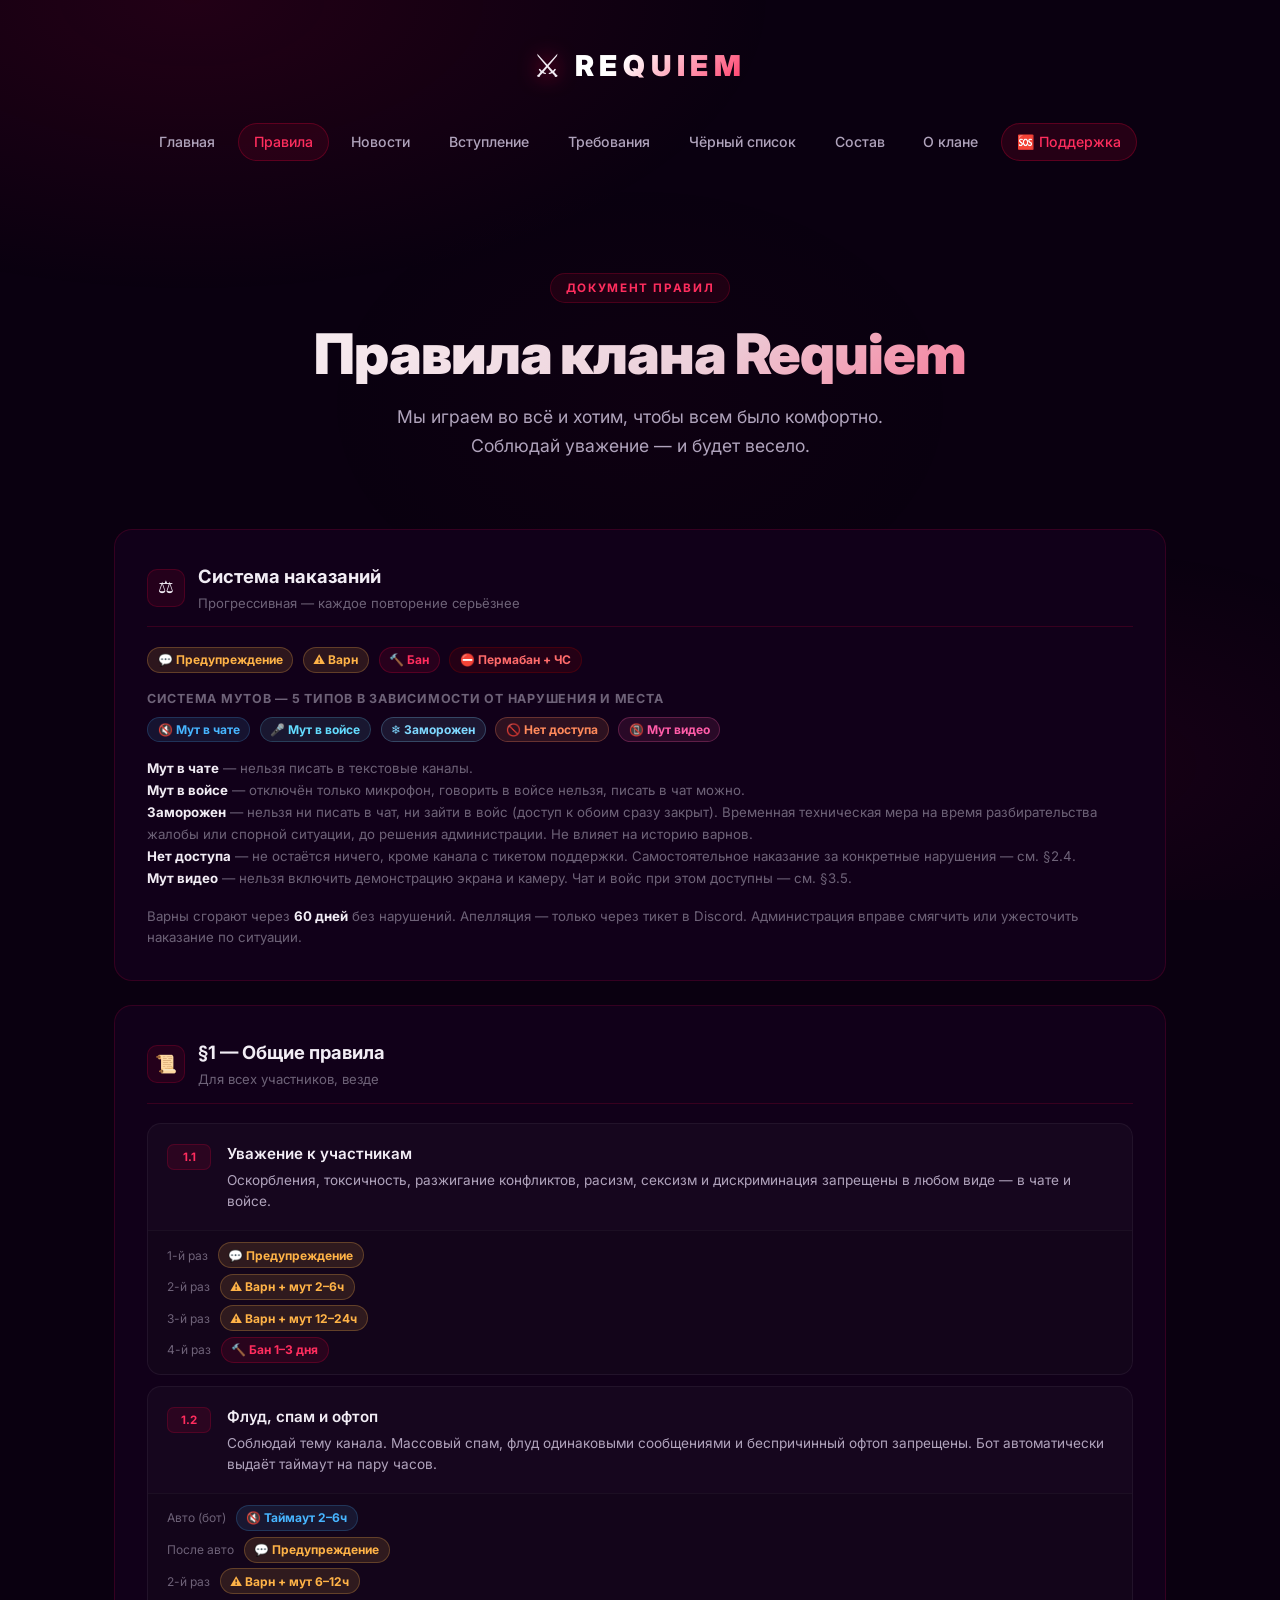
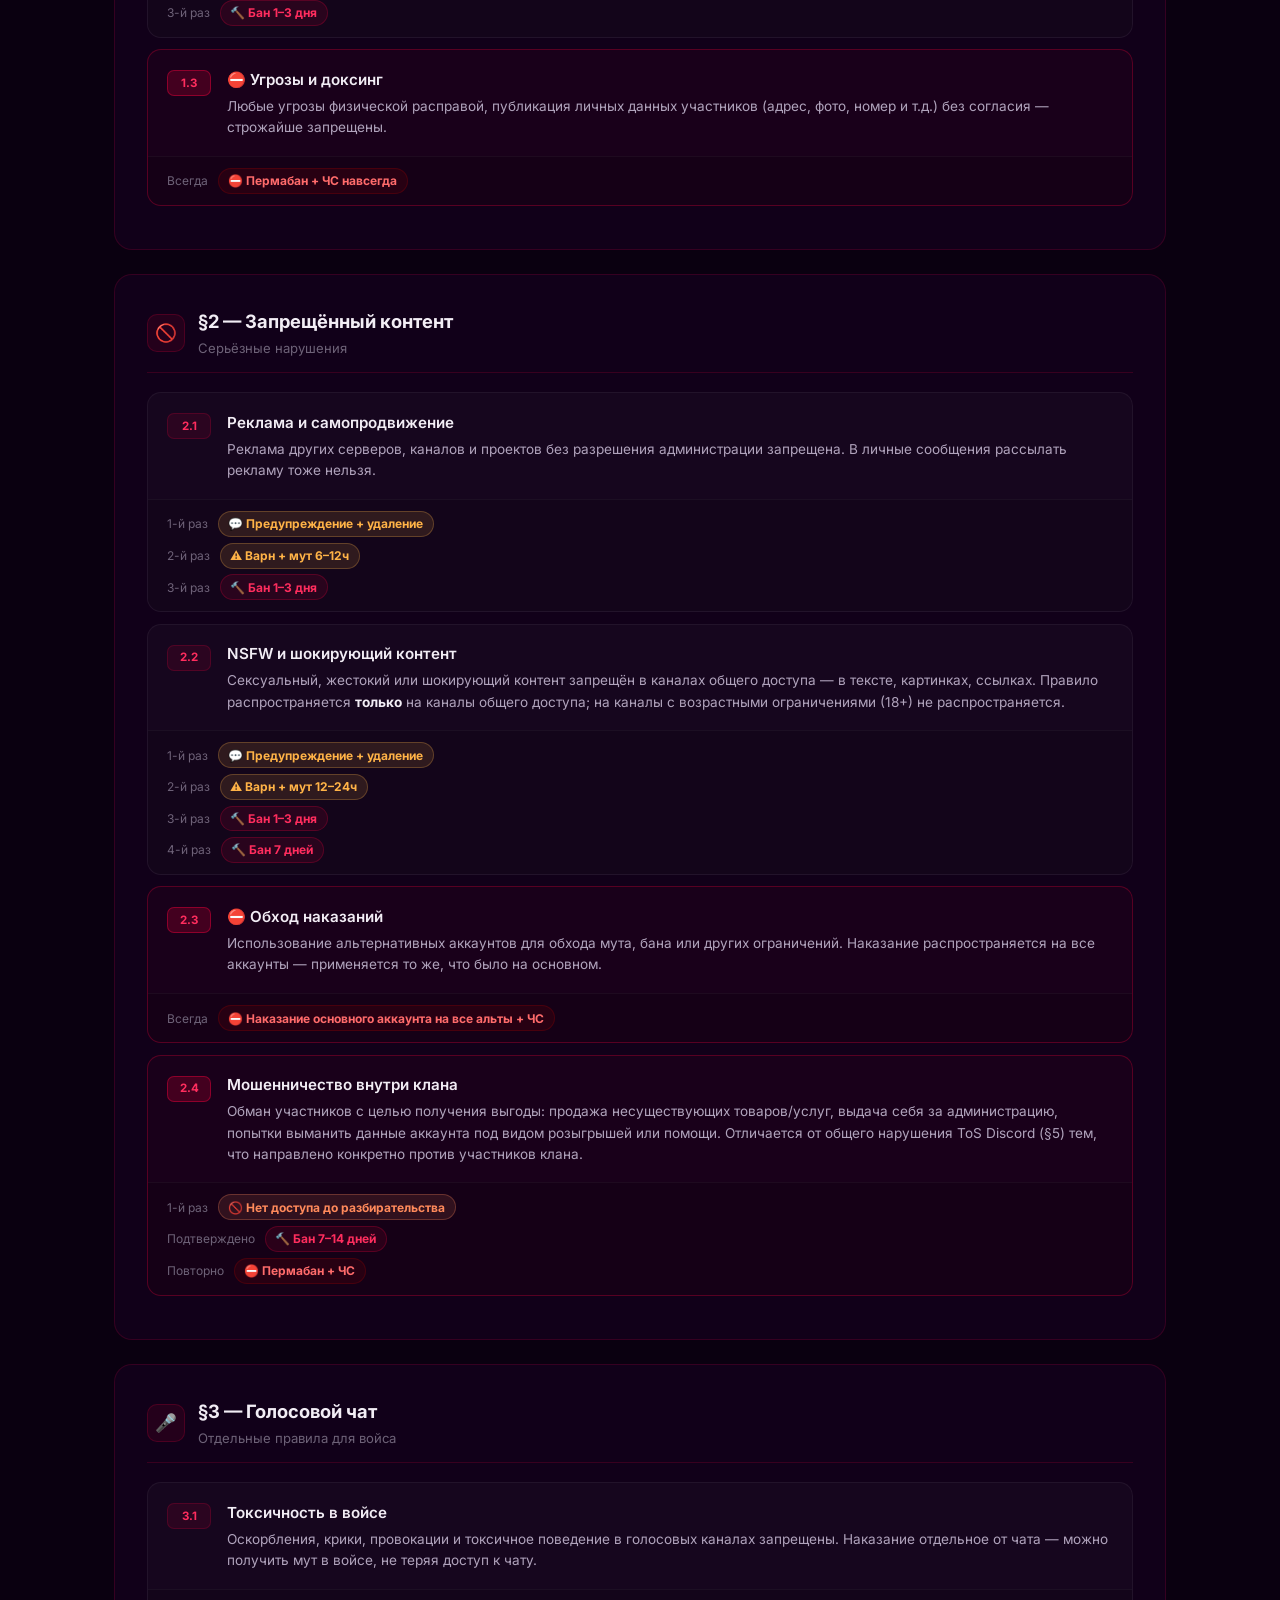
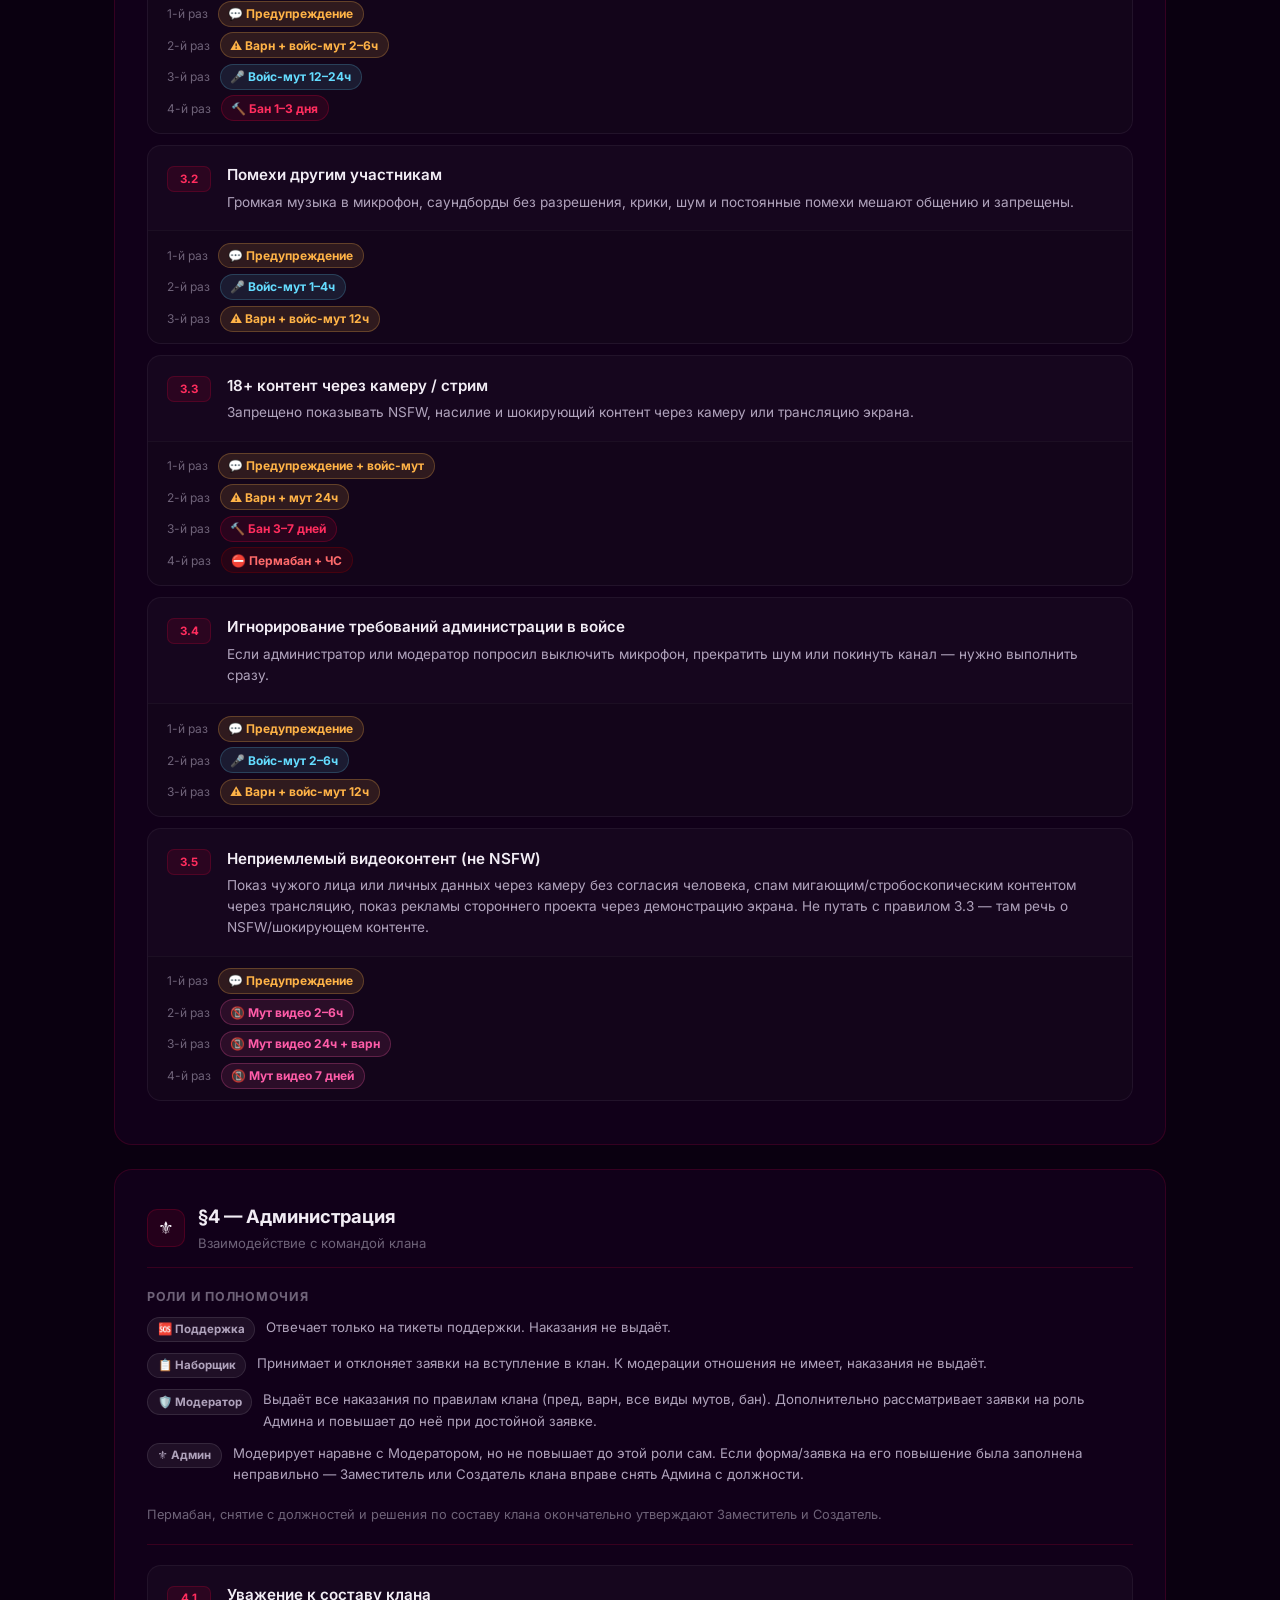
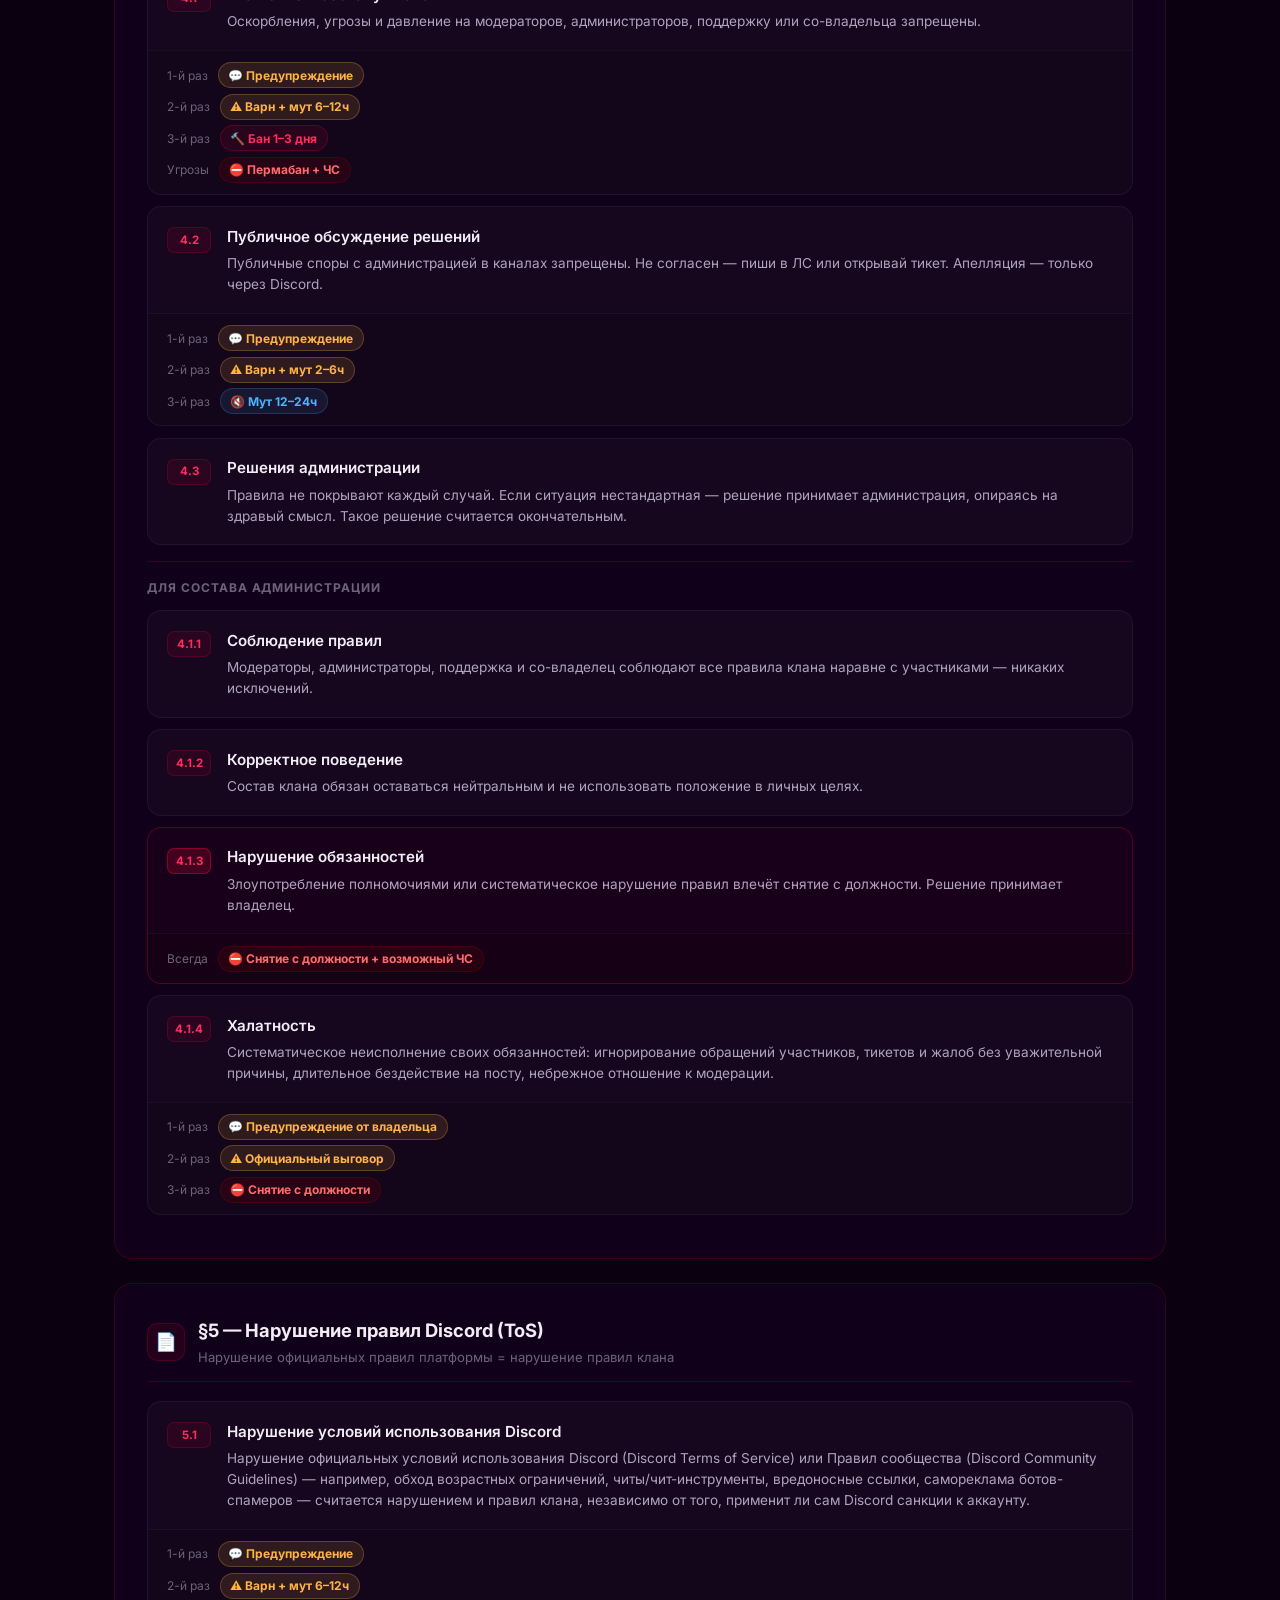
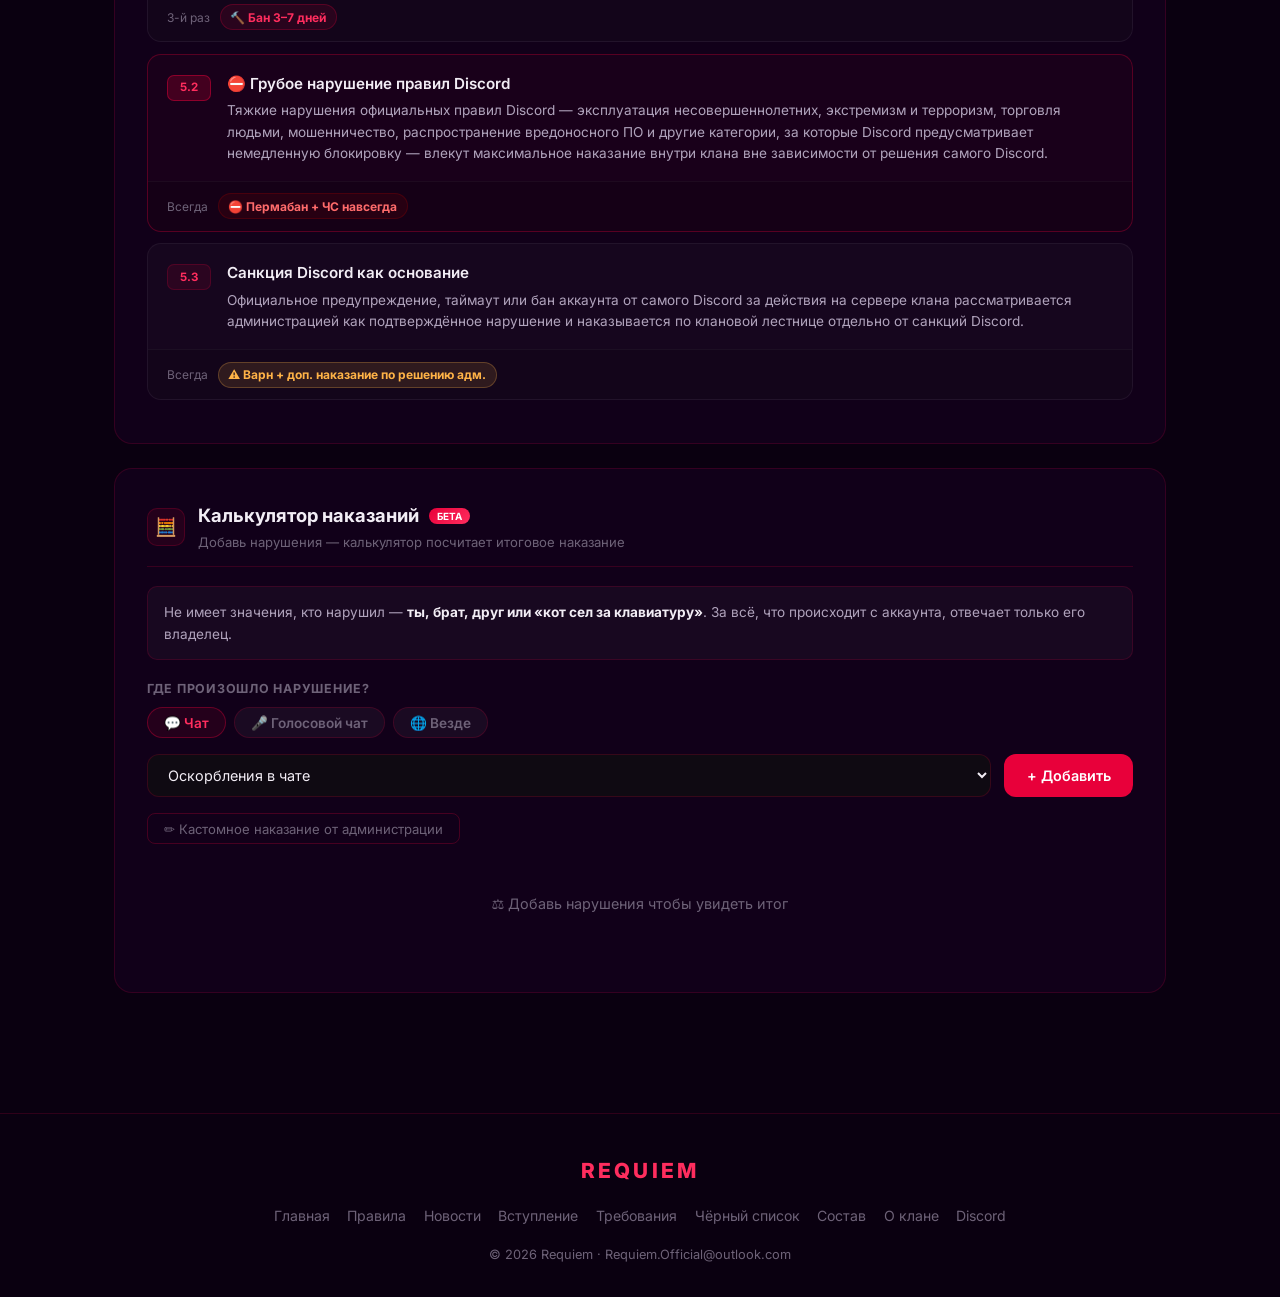
==== commit 2feae40d: "Update index.html" ====
--- a/index.html
+++ b/index.html
@@ -3,23 +3,203 @@
 <head>
 <meta charset="UTF-8">
 <meta name="viewport" content="width=device-width, initial-scale=1.0">
-<title>Requiem — Клан</title>
-<meta name="description" content="Официальный сайт клана Requiem. Правила, состав, вступление.">
+<title>Правила — Requiem</title>
 <link rel="stylesheet" href="style.css">
+<style>
+
+.rule-block {
+  margin-bottom: 0.7rem;
+  background: rgba(255,255,255,0.025);
+  border: 1px solid rgba(255,255,255,0.05);
+  border-radius: 14px;
+  overflow: hidden;
+  transition: border-color 0.2s;
+}
+.rule-block:hover { border-color: rgba(232,0,58,0.2); }
+.rule-block.critical {
+  border-color: rgba(232,0,58,0.3);
+  background: rgba(232,0,58,0.04);
+}
+.rule-block.critical .rule-num {
+  background: rgba(232,0,58,0.2);
+  border-color: rgba(232,0,58,0.45);
+}
+
+.rule-main {
+  display: flex;
+  gap: 1rem;
+  padding: 1.1rem 1.2rem;
+  align-items: flex-start;
+}
+.rule-num {
+  min-width: 44px;
+  height: 26px;
+  background: rgba(232,0,58,0.1);
+  border: 1px solid rgba(232,0,58,0.2);
+  border-radius: 7px;
+  display: flex; align-items: center; justify-content: center;
+  font-size: 0.72rem; font-weight: 700;
+  color: var(--red-light);
+  flex-shrink: 0;
+  padding: 0 0.4rem;
+  margin-top: 0.15rem;
+}
+.rule-title { font-weight: 600; color: var(--text); font-size: 0.95rem; display: block; margin-bottom: 0.25rem; }
+.rule-desc  { font-size: 0.85rem; color: var(--text-secondary); line-height: 1.55; }
+
+.rule-punishments {
+  border-top: 1px solid rgba(255,255,255,0.04);
+  padding: 0.7rem 1.2rem;
+  display: flex; flex-direction: column; gap: 0.35rem;
+  background: rgba(0,0,0,0.15);
+}
+.punishment-row { display: flex; align-items: baseline; gap: 0.6rem; font-size: 0.82rem; }
+.p-label { color: var(--text-muted); white-space: nowrap; flex-shrink: 0; font-size: 0.75rem; }
+
+.p-badge {
+  display: inline-flex; align-items: center; gap: 0.3rem;
+  padding: 0.15rem 0.6rem; border-radius: 999px;
+  font-size: 0.75rem; font-weight: 700; white-space: nowrap;
+}
+.pb-warn    { background: rgba(255,179,71,0.12);  color: #ffb347; border: 1px solid rgba(255,179,71,0.25); }
+.pb-mute    { background: rgba(71,181,255,0.1);   color: #47b5ff; border: 1px solid rgba(71,181,255,0.2); }
+.pb-vcmute  { background: rgba(100,220,255,0.1);  color: #64dcff; border: 1px solid rgba(100,220,255,0.2); }
+.pb-ban     { background: rgba(232,0,58,0.1);     color: var(--red-light); border: 1px solid rgba(232,0,58,0.25); }
+.pb-permban { background: rgba(150,0,0,0.15);     color: #ff6b6b; border: 1px solid rgba(150,0,0,0.3); }
+.pb-frozen  { background: rgba(127,216,255,0.1);  color: #7fd8ff; border: 1px solid rgba(127,216,255,0.25); }
+.pb-noaccess{ background: rgba(255,138,91,0.12);  color: #ff8a5b; border: 1px solid rgba(255,138,91,0.28); }
+.pb-videomute{ background: rgba(255,92,168,0.1);  color: #ff5ca8; border: 1px solid rgba(255,92,168,0.25); }
+
+.section-header {
+  display: flex; align-items: center; gap: 0.8rem;
+  margin: 0 0 1.2rem 0;
+  padding-bottom: 0.8rem;
+  border-bottom: 1px solid var(--glass-border);
+}
+.section-icon {
+  width: 38px; height: 38px;
+  background: var(--red-subtle);
+  border: 1px solid rgba(232,0,58,0.2);
+  border-radius: 10px;
+  display: flex; align-items: center; justify-content: center;
+  font-size: 1.1rem; flex-shrink: 0;
+}
+.section-title    { font-size: 1.15rem; font-weight: 700; color: var(--text); }
+.section-subtitle { font-size: 0.82rem; color: var(--text-muted); margin-top: 0.1rem; }
+
+.calc-row {
+  display: flex; gap: 0.8rem; margin-bottom: 1rem; flex-wrap: wrap;
+}
+.calc-select {
+  flex: 1; min-width: 180px;
+  color-scheme: dark;
+  background: #0f0a12; color: var(--text);
+  border: 1px solid var(--glass-border); border-radius: 12px;
+  padding: 0.7rem 1rem; font-size: 0.9rem;
+  outline: none; font-family: inherit; cursor: pointer; transition: border-color 0.2s;
+}
+.calc-select:focus { border-color: rgba(232,0,58,0.4); }
+.calc-select option, .calc-select optgroup { background: #0f000a; color: var(--text); }
+
+.calc-add-btn {
+  background: var(--red); color: white; border: none;
+  border-radius: 12px; padding: 0.7rem 1.4rem;
+  font-size: 0.9rem; font-weight: 600; cursor: pointer;
+  font-family: inherit; transition: all 0.2s; white-space: nowrap;
+}
+.calc-add-btn:hover { background: var(--red-light); transform: translateY(-1px); }
+
+.calc-vitem {
+  display: flex; align-items: center; justify-content: space-between;
+  padding: 0.5rem 0.8rem;
+  background: rgba(255,255,255,0.025);
+  border: 1px solid rgba(255,255,255,0.05);
+  border-radius: 8px; margin-bottom: 0.4rem;
+  font-size: 0.85rem; gap: 0.6rem;
+  animation: fadeUp 0.2s ease;
+}
+.calc-del {
+  background: rgba(232,0,58,0.1); border: 1px solid rgba(232,0,58,0.2);
+  color: var(--red-light); border-radius: 6px;
+  width: 26px; height: 26px; display: flex; align-items: center; justify-content: center;
+  cursor: pointer; font-size: 1rem; flex-shrink: 0; font-family: inherit; transition: all 0.15s;
+}
+.calc-del:hover { background: var(--red); color: white; }
+
+.calc-result {
+  border-radius: 14px; padding: 1.4rem;
+  display: flex; flex-direction: column;
+  align-items: center; text-align: center; gap: 0.35rem; margin-top: 1rem;
+}
+.calc-result-icon  { font-size: 2rem; }
+.calc-result-title { font-size: 1.15rem; font-weight: 700; color: var(--text); }
+.calc-result-desc  { font-size: 0.85rem; color: var(--text-secondary); }
+
+.r-ok      { background: rgba(0,212,170,0.08);  border: 1px solid rgba(0,212,170,0.2); }
+.r-warn    { background: rgba(255,179,71,0.08); border: 1px solid rgba(255,179,71,0.2); }
+.r-ban     { background: rgba(232,0,58,0.08);   border: 1px solid rgba(232,0,58,0.2); }
+.r-frozen  { background: rgba(127,216,255,0.08); border: 1px solid rgba(127,216,255,0.2); }
+.r-permban { background: rgba(150,0,0,0.1);     border: 1px solid rgba(150,0,0,0.25); }
+
+.calc-empty { text-align: center; padding: 2rem; color: var(--text-muted); font-size: 0.9rem; }
+
+.custom-form {
+  background: rgba(232,0,58,0.05);
+  border: 1px solid rgba(232,0,58,0.2);
+  border-radius: 14px;
+  padding: 1.2rem;
+  margin-top: 1rem;
+  display: none;
+  flex-direction: column;
+  gap: 0.8rem;
+  animation: fadeUp 0.2s ease;
+}
+.custom-form.open { display: flex; }
+.custom-form label { font-size: 0.8rem; font-weight: 600; color: var(--text-muted); text-transform: uppercase; letter-spacing: 0.05em; }
+.custom-input {
+  color-scheme: dark;
+  background: #0f0a12; color: var(--text);
+  border: 1px solid var(--glass-border); border-radius: 10px;
+  padding: 0.6rem 0.9rem; font-size: 0.9rem;
+  font-family: inherit; outline: none; transition: border-color 0.2s; width: 100%;
+}
+.custom-input option { background: #0f000a; color: var(--text); }
+.custom-input:focus { border-color: rgba(232,0,58,0.4); }
+.custom-row { display: flex; gap: 0.6rem; flex-wrap: wrap; }
+.custom-row .custom-input { flex: 1; min-width: 120px; }
+
+.zone-tabs { display: flex; gap: 0.5rem; margin-bottom: 1rem; flex-wrap: wrap; }
+.zone-tab {
+  padding: 0.4rem 1rem; border-radius: 999px; font-size: 0.85rem; font-weight: 600;
+  border: 1px solid var(--glass-border); background: var(--glass);
+  color: var(--text-muted); cursor: pointer; font-family: inherit; transition: all 0.2s;
+}
+.zone-tab:hover { color: var(--text); border-color: rgba(232,0,58,0.3); }
+.zone-tab.active { background: var(--red-subtle); color: var(--red-light); border-color: rgba(232,0,58,0.35); }
+
+.role-badge {
+  display: inline-flex; align-items: center; gap: 0.3rem;
+  padding: 0.15rem 0.6rem; border-radius: 999px;
+  font-size: 0.72rem; font-weight: 700;
+  background: rgba(255,255,255,0.06); border: 1px solid rgba(255,255,255,0.1);
+  color: var(--text-secondary);
+}
+
+@media(max-width:600px) {
+  .calc-add-btn { width: 100%; }
+}
+</style>
 </head>
 <body>
 <div class="progress-bar" id="progressBar"></div>
-<button class="scroll-top" id="scrollTop" >↑</button>
+<button class="scroll-top" id="scrollTop">↑</button>
 
 <header>
   <div class="container">
-    <div class="site-brand">
-      <span class="brand-icon">⚔️</span>
-      <span class="brand-name">Requiem</span>
-    </div>
+    <div class="site-brand"><span class="brand-icon">⚔️</span><span class="brand-name">Requiem</span></div>
     <nav class="main-nav">
-      <a href="index.html" class="nav-link active">Главная</a>
-      <a href="rules.html" class="nav-link">Правила</a>
+      <a href="index.html" class="nav-link">Главная</a>
+      <a href="rules.html" class="nav-link active">Правила</a>
       <a href="news.html" class="nav-link">Новости</a>
       <a href="join.html" class="nav-link">Вступление</a>
       <a href="requirements.html" class="nav-link">Требования</a>
@@ -32,126 +212,513 @@
 </header>
 
 <main>
-  <section class="page-hero">
-    <span class="page-hero-label">Официальный сайт</span>
-    <h1>Клан Requiem</h1>
-    <p>Мы играем во всё. Присоединяйся, если ценишь уважение и хороший вайб.</p>
-    <div class="hero-actions">
-      <a href="join.html" class="btn btn-primary">📝 Подать заявку</a>
-      <a href="rules.html" class="btn btn-ghost">📖 Правила</a>
-      <a href="https://discord.gg/u769kvpCT5" target="_blank" class="btn btn-ghost">Discord →</a>
+  <section class="page-hero" style="padding-bottom:2rem;">
+    <span class="page-hero-label">Документ правил</span>
+    <h1 style="font-size:clamp(2rem,6vw,3.5rem);">Правила клана Requiem</h1>
+    <p>Мы играем во всё и хотим, чтобы всем было комфортно. Соблюдай уважение — и будет весело.</p>
+  </section>
+
+  <div class="container">
+
+    
+    <div class="card fade-in d1" style="margin-bottom:1.5rem;">
+      <div class="section-header">
+        <div class="section-icon">⚖️</div>
+        <div>
+          <div class="section-title">Система наказаний</div>
+          <div class="section-subtitle">Прогрессивная — каждое повторение серьёзнее</div>
+        </div>
+      </div>
+      <div style="display:flex;flex-wrap:wrap;gap:0.6rem;margin-bottom:1rem;">
+        <span class="p-badge pb-warn">💬 Предупреждение</span>
+        <span class="p-badge pb-warn">⚠️ Варн</span>
+        <span class="p-badge pb-ban">🔨 Бан</span>
+        <span class="p-badge pb-permban">⛔ Пермабан + ЧС</span>
+      </div>
+      <div style="font-size:0.78rem;font-weight:700;color:var(--text-muted);text-transform:uppercase;letter-spacing:0.06em;margin-bottom:0.5rem;">Система мутов — 5 типов в зависимости от нарушения и места</div>
+      <div style="display:flex;flex-wrap:wrap;gap:0.6rem;margin-bottom:1rem;">
+        <span class="p-badge pb-mute">🔇 Мут в чате</span>
+        <span class="p-badge pb-vcmute">🎤 Мут в войсе</span>
+        <span class="p-badge pb-frozen">❄️ Заморожен</span>
+        <span class="p-badge pb-noaccess">🚫 Нет доступа</span>
+        <span class="p-badge pb-videomute">📵 Мут видео</span>
+      </div>
+      <p style="font-size:0.83rem;color:var(--text-muted);margin-bottom:1rem;line-height:1.65;">
+        <strong style="color:var(--text);">Мут в чате</strong> — нельзя писать в текстовые каналы.<br>
+        <strong style="color:var(--text);">Мут в войсе</strong> — отключён только микрофон, говорить в войсе нельзя, писать в чат можно.<br>
+        <strong style="color:var(--text);">Заморожен</strong> — нельзя ни писать в чат, ни зайти в войс (доступ к обоим сразу закрыт). Временная техническая мера на время разбирательства жалобы или спорной ситуации, до решения администрации. Не влияет на историю варнов.<br>
+        <strong style="color:var(--text);">Нет доступа</strong> — не остаётся ничего, кроме канала с тикетом поддержки. Самостоятельное наказание за конкретные нарушения — см. §2.4.<br>
+        <strong style="color:var(--text);">Мут видео</strong> — нельзя включить демонстрацию экрана и камеру. Чат и войс при этом доступны — см. §3.5.
+      </p>
+      <p style="font-size:0.83rem;color:var(--text-muted);">
+        Варны сгорают через <strong style="color:var(--text);">60 дней</strong> без нарушений. Апелляция — только через тикет в Discord. Администрация вправе смягчить или ужесточить наказание по ситуации.
+      </p>
     </div>
-  </section>
-
-  <div class="container">
-
-    <div class="grid-2 fade-in d1" style="margin-bottom:1.5rem;">
-      <div class="card" style="text-align:center;padding:1.5rem 1rem;">
-        <div style="font-size:2.2rem;font-weight:900;color:var(--red-light);line-height:1;text-shadow:0 0 20px var(--red-glow);">13+</div>
-        <div style="font-size:0.82rem;color:var(--text-muted);margin-top:0.4rem;font-weight:500;text-transform:uppercase;letter-spacing:0.06em;">Возраст 13+ · исключения возможны</div>
-      </div>
-      <div class="card" style="text-align:center;padding:1.5rem 1rem;">
-        <div style="font-size:2.2rem;font-weight:900;color:var(--red-light);line-height:1;text-shadow:0 0 20px var(--red-glow);">17</div>
-        <div style="font-size:0.82rem;color:var(--text-muted);margin-top:0.4rem;font-weight:500;text-transform:uppercase;letter-spacing:0.06em;">Правил</div>
+
+    
+    <div class="card fade-in d1" style="margin-bottom:1.5rem;">
+      <div class="section-header">
+        <div class="section-icon">📜</div>
+        <div><div class="section-title">§1 — Общие правила</div><div class="section-subtitle">Для всех участников, везде</div></div>
+      </div>
+
+      <div class="rule-block">
+        <div class="rule-main">
+          <div class="rule-num">1.1</div>
+          <div>
+            <span class="rule-title">Уважение к участникам</span>
+            <p class="rule-desc">Оскорбления, токсичность, разжигание конфликтов, расизм, сексизм и дискриминация запрещены в любом виде — в чате и войсе.</p>
+          </div>
+        </div>
+        <div class="rule-punishments">
+          <div class="punishment-row"><span class="p-label">1-й раз</span><span class="p-badge pb-warn">💬 Предупреждение</span></div>
+          <div class="punishment-row"><span class="p-label">2-й раз</span><span class="p-badge pb-warn">⚠️ Варн + мут 2–6ч</span></div>
+          <div class="punishment-row"><span class="p-label">3-й раз</span><span class="p-badge pb-warn">⚠️ Варн + мут 12–24ч</span></div>
+          <div class="punishment-row"><span class="p-label">4-й раз</span><span class="p-badge pb-ban">🔨 Бан 1–3 дня</span></div>
+        </div>
+      </div>
+
+      <div class="rule-block">
+        <div class="rule-main">
+          <div class="rule-num">1.2</div>
+          <div>
+            <span class="rule-title">Флуд, спам и офтоп</span>
+            <p class="rule-desc">Соблюдай тему канала. Массовый спам, флуд одинаковыми сообщениями и беспричинный офтоп запрещены. Бот автоматически выдаёт таймаут на пару часов.</p>
+          </div>
+        </div>
+        <div class="rule-punishments">
+          <div class="punishment-row"><span class="p-label">Авто (бот)</span><span class="p-badge pb-mute">🔇 Таймаут 2–6ч</span></div>
+          <div class="punishment-row"><span class="p-label">После авто</span><span class="p-badge pb-warn">💬 Предупреждение</span></div>
+          <div class="punishment-row"><span class="p-label">2-й раз</span><span class="p-badge pb-warn">⚠️ Варн + мут 6–12ч</span></div>
+          <div class="punishment-row"><span class="p-label">3-й раз</span><span class="p-badge pb-ban">🔨 Бан 1–3 дня</span></div>
+        </div>
+      </div>
+
+      <div class="rule-block critical">
+        <div class="rule-main">
+          <div class="rule-num">1.3</div>
+          <div>
+            <span class="rule-title">⛔ Угрозы и доксинг</span>
+            <p class="rule-desc">Любые угрозы физической расправой, публикация личных данных участников (адрес, фото, номер и т.д.) без согласия — строжайше запрещены.</p>
+          </div>
+        </div>
+        <div class="rule-punishments">
+          <div class="punishment-row"><span class="p-label">Всегда</span><span class="p-badge pb-permban">⛔ Пермабан + ЧС навсегда</span></div>
+        </div>
       </div>
     </div>
 
-    <div class="grid-2 fade-in d2" style="margin-bottom:1.5rem;">
-
-      <div class="card">
-        <h2 class="card-title"><span class="icon">🔇</span>Система мутов</h2>
-        <p style="color:var(--text-muted);font-size:0.88rem;margin-bottom:1.2rem;">6 типов наказания в зависимости от нарушения и места.</p>
-        <div style="display:flex;flex-direction:column;gap:0.5rem;">
-          <div style="display:flex;align-items:center;gap:0.8rem;padding:0.6rem 0.8rem;background:rgba(255,255,255,0.02);border-radius:8px;border:1px solid rgba(255,255,255,0.04);">
-            <span style="font-size:1.1rem;">💬</span>
-            <div>
-              <div style="font-size:0.88rem;font-weight:600;color:var(--text);">Мут в чате</div>
-              <div style="font-size:0.78rem;color:var(--text-muted);">Запрет отправки сообщений</div>
+    
+    <div class="card fade-in d2" style="margin-bottom:1.5rem;">
+      <div class="section-header">
+        <div class="section-icon">🚫</div>
+        <div><div class="section-title">§2 — Запрещённый контент</div><div class="section-subtitle">Серьёзные нарушения</div></div>
+      </div>
+
+      <div class="rule-block">
+        <div class="rule-main">
+          <div class="rule-num">2.1</div>
+          <div>
+            <span class="rule-title">Реклама и самопродвижение</span>
+            <p class="rule-desc">Реклама других серверов, каналов и проектов без разрешения администрации запрещена. В личные сообщения рассылать рекламу тоже нельзя.</p>
+          </div>
+        </div>
+        <div class="rule-punishments">
+          <div class="punishment-row"><span class="p-label">1-й раз</span><span class="p-badge pb-warn">💬 Предупреждение + удаление</span></div>
+          <div class="punishment-row"><span class="p-label">2-й раз</span><span class="p-badge pb-warn">⚠️ Варн + мут 6–12ч</span></div>
+          <div class="punishment-row"><span class="p-label">3-й раз</span><span class="p-badge pb-ban">🔨 Бан 1–3 дня</span></div>
+        </div>
+      </div>
+
+      <div class="rule-block">
+        <div class="rule-main">
+          <div class="rule-num">2.2</div>
+          <div>
+            <span class="rule-title">NSFW и шокирующий контент</span>
+            <p class="rule-desc">Сексуальный, жестокий или шокирующий контент запрещён в каналах общего доступа — в тексте, картинках, ссылках. Правило распространяется <strong style="color:var(--text);">только</strong> на каналы общего доступа; на каналы с возрастными ограничениями (18+) не распространяется.</p>
+          </div>
+        </div>
+        <div class="rule-punishments">
+          <div class="punishment-row"><span class="p-label">1-й раз</span><span class="p-badge pb-warn">💬 Предупреждение + удаление</span></div>
+          <div class="punishment-row"><span class="p-label">2-й раз</span><span class="p-badge pb-warn">⚠️ Варн + мут 12–24ч</span></div>
+          <div class="punishment-row"><span class="p-label">3-й раз</span><span class="p-badge pb-ban">🔨 Бан 1–3 дня</span></div>
+          <div class="punishment-row"><span class="p-label">4-й раз</span><span class="p-badge pb-ban">🔨 Бан 7 дней</span></div>
+        </div>
+      </div>
+
+      <div class="rule-block critical">
+        <div class="rule-main">
+          <div class="rule-num">2.3</div>
+          <div>
+            <span class="rule-title">⛔ Обход наказаний</span>
+            <p class="rule-desc">Использование альтернативных аккаунтов для обхода мута, бана или других ограничений. Наказание распространяется на все аккаунты — применяется то же, что было на основном.</p>
+          </div>
+        </div>
+        <div class="rule-punishments">
+          <div class="punishment-row"><span class="p-label">Всегда</span><span class="p-badge pb-permban">⛔ Наказание основного аккаунта на все альты + ЧС</span></div>
+        </div>
+      </div>
+
+      <div class="rule-block critical">
+        <div class="rule-main">
+          <div class="rule-num">2.4</div>
+          <div>
+            <span class="rule-title">Мошенничество внутри клана</span>
+            <p class="rule-desc">Обман участников с целью получения выгоды: продажа несуществующих товаров/услуг, выдача себя за администрацию, попытки выманить данные аккаунта под видом розыгрышей или помощи. Отличается от общего нарушения ToS Discord (§5) тем, что направлено конкретно против участников клана.</p>
+          </div>
+        </div>
+        <div class="rule-punishments">
+          <div class="punishment-row"><span class="p-label">1-й раз</span><span class="p-badge pb-noaccess">🚫 Нет доступа до разбирательства</span></div>
+          <div class="punishment-row"><span class="p-label">Подтверждено</span><span class="p-badge pb-ban">🔨 Бан 7–14 дней</span></div>
+          <div class="punishment-row"><span class="p-label">Повторно</span><span class="p-badge pb-permban">⛔ Пермабан + ЧС</span></div>
+        </div>
+      </div>
+    </div>
+
+    
+    <div class="card fade-in d3" style="margin-bottom:1.5rem;">
+      <div class="section-header">
+        <div class="section-icon">🎤</div>
+        <div><div class="section-title">§3 — Голосовой чат</div><div class="section-subtitle">Отдельные правила для войса</div></div>
+      </div>
+
+      <div class="rule-block">
+        <div class="rule-main">
+          <div class="rule-num">3.1</div>
+          <div>
+            <span class="rule-title">Токсичность в войсе</span>
+            <p class="rule-desc">Оскорбления, крики, провокации и токсичное поведение в голосовых каналах запрещены. Наказание отдельное от чата — можно получить мут в войсе, не теряя доступ к чату.</p>
+          </div>
+        </div>
+        <div class="rule-punishments">
+          <div class="punishment-row"><span class="p-label">1-й раз</span><span class="p-badge pb-warn">💬 Предупреждение</span></div>
+          <div class="punishment-row"><span class="p-label">2-й раз</span><span class="p-badge pb-warn">⚠️ Варн + войс-мут 2–6ч</span></div>
+          <div class="punishment-row"><span class="p-label">3-й раз</span><span class="p-badge pb-vcmute">🎤 Войс-мут 12–24ч</span></div>
+          <div class="punishment-row"><span class="p-label">4-й раз</span><span class="p-badge pb-ban">🔨 Бан 1–3 дня</span></div>
+        </div>
+      </div>
+
+      <div class="rule-block">
+        <div class="rule-main">
+          <div class="rule-num">3.2</div>
+          <div>
+            <span class="rule-title">Помехи другим участникам</span>
+            <p class="rule-desc">Громкая музыка в микрофон, саундборды без разрешения, крики, шум и постоянные помехи мешают общению и запрещены.</p>
+          </div>
+        </div>
+        <div class="rule-punishments">
+          <div class="punishment-row"><span class="p-label">1-й раз</span><span class="p-badge pb-warn">💬 Предупреждение</span></div>
+          <div class="punishment-row"><span class="p-label">2-й раз</span><span class="p-badge pb-vcmute">🎤 Войс-мут 1–4ч</span></div>
+          <div class="punishment-row"><span class="p-label">3-й раз</span><span class="p-badge pb-warn">⚠️ Варн + войс-мут 12ч</span></div>
+        </div>
+      </div>
+
+      <div class="rule-block">
+        <div class="rule-main">
+          <div class="rule-num">3.3</div>
+          <div>
+            <span class="rule-title">18+ контент через камеру / стрим</span>
+            <p class="rule-desc">Запрещено показывать NSFW, насилие и шокирующий контент через камеру или трансляцию экрана.</p>
+          </div>
+        </div>
+        <div class="rule-punishments">
+          <div class="punishment-row"><span class="p-label">1-й раз</span><span class="p-badge pb-warn">💬 Предупреждение + войс-мут</span></div>
+          <div class="punishment-row"><span class="p-label">2-й раз</span><span class="p-badge pb-warn">⚠️ Варн + мут 24ч</span></div>
+          <div class="punishment-row"><span class="p-label">3-й раз</span><span class="p-badge pb-ban">🔨 Бан 3–7 дней</span></div>
+          <div class="punishment-row"><span class="p-label">4-й раз</span><span class="p-badge pb-permban">⛔ Пермабан + ЧС</span></div>
+        </div>
+      </div>
+
+      <div class="rule-block">
+        <div class="rule-main">
+          <div class="rule-num">3.4</div>
+          <div>
+            <span class="rule-title">Игнорирование требований администрации в войсе</span>
+            <p class="rule-desc">Если администратор или модератор попросил выключить микрофон, прекратить шум или покинуть канал — нужно выполнить сразу.</p>
+          </div>
+        </div>
+        <div class="rule-punishments">
+          <div class="punishment-row"><span class="p-label">1-й раз</span><span class="p-badge pb-warn">💬 Предупреждение</span></div>
+          <div class="punishment-row"><span class="p-label">2-й раз</span><span class="p-badge pb-vcmute">🎤 Войс-мут 2–6ч</span></div>
+          <div class="punishment-row"><span class="p-label">3-й раз</span><span class="p-badge pb-warn">⚠️ Варн + войс-мут 12ч</span></div>
+        </div>
+      </div>
+
+      <div class="rule-block">
+        <div class="rule-main">
+          <div class="rule-num">3.5</div>
+          <div>
+            <span class="rule-title">Неприемлемый видеоконтент (не NSFW)</span>
+            <p class="rule-desc">Показ чужого лица или личных данных через камеру без согласия человека, спам мигающим/стробоскопическим контентом через трансляцию, показ рекламы стороннего проекта через демонстрацию экрана. Не путать с правилом 3.3 — там речь о NSFW/шокирующем контенте.</p>
+          </div>
+        </div>
+        <div class="rule-punishments">
+          <div class="punishment-row"><span class="p-label">1-й раз</span><span class="p-badge pb-warn">💬 Предупреждение</span></div>
+          <div class="punishment-row"><span class="p-label">2-й раз</span><span class="p-badge pb-videomute">📵 Мут видео 2–6ч</span></div>
+          <div class="punishment-row"><span class="p-label">3-й раз</span><span class="p-badge pb-videomute">📵 Мут видео 24ч + варн</span></div>
+          <div class="punishment-row"><span class="p-label">4-й раз</span><span class="p-badge pb-videomute">📵 Мут видео 7 дней</span></div>
+        </div>
+      </div>
+    </div>
+
+    
+    <div class="card fade-in d4" style="margin-bottom:1.5rem;">
+      <div class="section-header">
+        <div class="section-icon">⚜️</div>
+        <div><div class="section-title">§4 — Администрация</div><div class="section-subtitle">Взаимодействие с командой клана</div></div>
+      </div>
+
+      <div style="font-size:0.78rem;font-weight:700;color:var(--text-muted);text-transform:uppercase;letter-spacing:0.06em;margin-bottom:0.6rem;">Роли и полномочия</div>
+      <div style="display:flex;flex-direction:column;gap:0.7rem;margin-bottom:1.2rem;">
+        <div style="display:flex;gap:0.7rem;align-items:flex-start;flex-wrap:wrap;">
+          <span class="role-badge">🆘 Поддержка</span>
+          <span style="font-size:0.83rem;color:var(--text-secondary);flex:1;min-width:200px;">Отвечает только на тикеты поддержки. Наказания не выдаёт.</span>
+        </div>
+        <div style="display:flex;gap:0.7rem;align-items:flex-start;flex-wrap:wrap;">
+          <span class="role-badge">📋 Наборщик</span>
+          <span style="font-size:0.83rem;color:var(--text-secondary);flex:1;min-width:200px;">Принимает и отклоняет заявки на вступление в клан. К модерации отношения не имеет, наказания не выдаёт.</span>
+        </div>
+        <div style="display:flex;gap:0.7rem;align-items:flex-start;flex-wrap:wrap;">
+          <span class="role-badge">🛡️ Модератор</span>
+          <span style="font-size:0.83rem;color:var(--text-secondary);flex:1;min-width:200px;">Выдаёт все наказания по правилам клана (пред, варн, все виды мутов, бан). Дополнительно рассматривает заявки на роль Админа и повышает до неё при достойной заявке.</span>
+        </div>
+        <div style="display:flex;gap:0.7rem;align-items:flex-start;flex-wrap:wrap;">
+          <span class="role-badge">⚜️ Админ</span>
+          <span style="font-size:0.83rem;color:var(--text-secondary);flex:1;min-width:200px;">Модерирует наравне с Модератором, но не повышает до этой роли сам. Если форма/заявка на его повышение была заполнена неправильно — Заместитель или Создатель клана вправе снять Админа с должности.</span>
+        </div>
+      </div>
+      <p style="font-size:0.8rem;color:var(--text-muted);margin-bottom:1.2rem;line-height:1.6;">
+        Пермабан, снятие с должностей и решения по составу клана окончательно утверждают Заместитель и Создатель.
+      </p>
+      <div style="height:1px;background:var(--glass-border);margin-bottom:1.2rem;"></div>
+
+      <div class="rule-block">
+        <div class="rule-main">
+          <div class="rule-num">4.1</div>
+          <div>
+            <span class="rule-title">Уважение к составу клана</span>
+            <p class="rule-desc">Оскорбления, угрозы и давление на модераторов, администраторов, поддержку или со-владельца запрещены.</p>
+          </div>
+        </div>
+        <div class="rule-punishments">
+          <div class="punishment-row"><span class="p-label">1-й раз</span><span class="p-badge pb-warn">💬 Предупреждение</span></div>
+          <div class="punishment-row"><span class="p-label">2-й раз</span><span class="p-badge pb-warn">⚠️ Варн + мут 6–12ч</span></div>
+          <div class="punishment-row"><span class="p-label">3-й раз</span><span class="p-badge pb-ban">🔨 Бан 1–3 дня</span></div>
+          <div class="punishment-row"><span class="p-label">Угрозы</span><span class="p-badge pb-permban">⛔ Пермабан + ЧС</span></div>
+        </div>
+      </div>
+
+      <div class="rule-block">
+        <div class="rule-main">
+          <div class="rule-num">4.2</div>
+          <div>
+            <span class="rule-title">Публичное обсуждение решений</span>
+            <p class="rule-desc">Публичные споры с администрацией в каналах запрещены. Не согласен — пиши в ЛС или открывай тикет. Апелляция — только через Discord.</p>
+          </div>
+        </div>
+        <div class="rule-punishments">
+          <div class="punishment-row"><span class="p-label">1-й раз</span><span class="p-badge pb-warn">💬 Предупреждение</span></div>
+          <div class="punishment-row"><span class="p-label">2-й раз</span><span class="p-badge pb-warn">⚠️ Варн + мут 2–6ч</span></div>
+          <div class="punishment-row"><span class="p-label">3-й раз</span><span class="p-badge pb-mute">🔇 Мут 12–24ч</span></div>
+        </div>
+      </div>
+
+      <div class="rule-block">
+        <div class="rule-main">
+          <div class="rule-num">4.3</div>
+          <div>
+            <span class="rule-title">Решения администрации</span>
+            <p class="rule-desc">Правила не покрывают каждый случай. Если ситуация нестандартная — решение принимает администрация, опираясь на здравый смысл. Такое решение считается окончательным.</p>
+          </div>
+        </div>
+      </div>
+
+      <div style="height:1px;background:var(--glass-border);margin:1rem 0;"></div>
+      <p style="font-size:0.75rem;font-weight:700;color:var(--text-muted);text-transform:uppercase;letter-spacing:0.08em;margin-bottom:0.8rem;">Для состава администрации</p>
+
+      <div class="rule-block">
+        <div class="rule-main">
+          <div class="rule-num">4.1.1</div>
+          <div><span class="rule-title">Соблюдение правил</span><p class="rule-desc">Модераторы, администраторы, поддержка и со-владелец соблюдают все правила клана наравне с участниками — никаких исключений.</p></div>
+        </div>
+      </div>
+
+      <div class="rule-block">
+        <div class="rule-main">
+          <div class="rule-num">4.1.2</div>
+          <div><span class="rule-title">Корректное поведение</span><p class="rule-desc">Состав клана обязан оставаться нейтральным и не использовать положение в личных целях.</p></div>
+        </div>
+      </div>
+
+      <div class="rule-block critical">
+        <div class="rule-main">
+          <div class="rule-num">4.1.3</div>
+          <div><span class="rule-title">Нарушение обязанностей</span><p class="rule-desc">Злоупотребление полномочиями или систематическое нарушение правил влечёт снятие с должности. Решение принимает владелец.</p></div>
+        </div>
+        <div class="rule-punishments">
+          <div class="punishment-row"><span class="p-label">Всегда</span><span class="p-badge pb-permban">⛔ Снятие с должности + возможный ЧС</span></div>
+        </div>
+      </div>
+
+      <div class="rule-block">
+        <div class="rule-main">
+          <div class="rule-num">4.1.4</div>
+          <div>
+            <span class="rule-title">Халатность</span>
+            <p class="rule-desc">Систематическое неисполнение своих обязанностей: игнорирование обращений участников, тикетов и жалоб без уважительной причины, длительное бездействие на посту, небрежное отношение к модерации.</p>
+          </div>
+        </div>
+        <div class="rule-punishments">
+          <div class="punishment-row"><span class="p-label">1-й раз</span><span class="p-badge pb-warn">💬 Предупреждение от владельца</span></div>
+          <div class="punishment-row"><span class="p-label">2-й раз</span><span class="p-badge pb-warn">⚠️ Официальный выговор</span></div>
+          <div class="punishment-row"><span class="p-label">3-й раз</span><span class="p-badge pb-permban">⛔ Снятие с должности</span></div>
+        </div>
+      </div>
+    </div>
+
+    
+    <div class="card fade-in d4" style="margin-bottom:1.5rem;">
+      <div class="section-header">
+        <div class="section-icon">📄</div>
+        <div><div class="section-title">§5 — Нарушение правил Discord (ToS)</div><div class="section-subtitle">Нарушение официальных правил платформы = нарушение правил клана</div></div>
+      </div>
+
+      <div class="rule-block">
+        <div class="rule-main">
+          <div class="rule-num">5.1</div>
+          <div>
+            <span class="rule-title">Нарушение условий использования Discord</span>
+            <p class="rule-desc">Нарушение официальных условий использования Discord (Discord Terms of Service) или Правил сообщества (Discord Community Guidelines) — например, обход возрастных ограничений, читы/чит-инструменты, вредоносные ссылки, самореклама ботов-спамеров — считается нарушением и правил клана, независимо от того, применит ли сам Discord санкции к аккаунту.</p>
+          </div>
+        </div>
+        <div class="rule-punishments">
+          <div class="punishment-row"><span class="p-label">1-й раз</span><span class="p-badge pb-warn">💬 Предупреждение</span></div>
+          <div class="punishment-row"><span class="p-label">2-й раз</span><span class="p-badge pb-warn">⚠️ Варн + мут 6–12ч</span></div>
+          <div class="punishment-row"><span class="p-label">3-й раз</span><span class="p-badge pb-ban">🔨 Бан 3–7 дней</span></div>
+        </div>
+      </div>
+
+      <div class="rule-block critical">
+        <div class="rule-main">
+          <div class="rule-num">5.2</div>
+          <div>
+            <span class="rule-title">⛔ Грубое нарушение правил Discord</span>
+            <p class="rule-desc">Тяжкие нарушения официальных правил Discord — эксплуатация несовершеннолетних, экстремизм и терроризм, торговля людьми, мошенничество, распространение вредоносного ПО и другие категории, за которые Discord предусматривает немедленную блокировку — влекут максимальное наказание внутри клана вне зависимости от решения самого Discord.</p>
+          </div>
+        </div>
+        <div class="rule-punishments">
+          <div class="punishment-row"><span class="p-label">Всегда</span><span class="p-badge pb-permban">⛔ Пермабан + ЧС навсегда</span></div>
+        </div>
+      </div>
+
+      <div class="rule-block">
+        <div class="rule-main">
+          <div class="rule-num">5.3</div>
+          <div>
+            <span class="rule-title">Санкция Discord как основание</span>
+            <p class="rule-desc">Официальное предупреждение, таймаут или бан аккаунта от самого Discord за действия на сервере клана рассматривается администрацией как подтверждённое нарушение и наказывается по клановой лестнице отдельно от санкций Discord.</p>
+          </div>
+        </div>
+        <div class="rule-punishments">
+          <div class="punishment-row"><span class="p-label">Всегда</span><span class="p-badge pb-warn">⚠️ Варн + доп. наказание по решению адм.</span></div>
+        </div>
+      </div>
+    </div>
+
+    
+    <div class="card fade-in d4">
+      <div class="section-header">
+        <div class="section-icon">🧮</div>
+        <div>
+          <div class="section-title">Калькулятор наказаний <span style="font-size:0.62rem;font-weight:700;padding:0.12rem 0.5rem;background:linear-gradient(135deg,var(--red),var(--red-light));color:white;border-radius:999px;margin-left:0.4rem;vertical-align:middle;">БЕТА</span></div>
+          <div class="section-subtitle">Добавь нарушения — калькулятор посчитает итоговое наказание</div>
+        </div>
+      </div>
+
+      <p style="font-size:0.85rem;color:var(--text-secondary);line-height:1.65;padding:0.85rem 1rem;background:rgba(255,255,255,0.03);border:1px solid var(--border);border-radius:10px;margin-bottom:1.2rem;">
+        Не имеет значения, кто нарушил — <strong style="color:var(--text);">ты, брат, друг или «кот сел за клавиатуру»</strong>. За всё, что происходит с аккаунта, отвечает только его владелец.
+      </p>
+
+      
+      <div style="margin-bottom:1rem;">
+        <div style="font-size:0.78rem;font-weight:700;color:var(--text-muted);text-transform:uppercase;letter-spacing:0.06em;margin-bottom:0.5rem;">Где произошло нарушение?</div>
+        <div class="zone-tabs">
+          <button class="zone-tab active" onclick="setZone('chat',this)">💬 Чат</button>
+          <button class="zone-tab" onclick="setZone('voice',this)">🎤 Голосовой чат</button>
+          <button class="zone-tab" onclick="setZone('both',this)">🌐 Везде</button>
+        </div>
+      </div>
+
+      
+      <div class="calc-row">
+        <select id="vSelect" class="calc-select">
+          <optgroup label="💬 Общий чат">
+            <option value="insult_chat|warn|1|chat">Оскорбления в чате</option>
+            <option value="flood|mute|1|chat">Флуд / спам в чате</option>
+            <option value="advert|warn|1|chat">Реклама (1-й раз)</option>
+            <option value="advert2|mute|2|chat">Реклама (повторно)</option>
+            <option value="nsfw_chat|mute|2|chat">NSFW / шокирующий контент</option>
+            <option value="scam|noaccess|3|chat">Мошенничество внутри клана</option>
+          </optgroup>
+          <optgroup label="🎤 Голосовой чат">
+            <option value="toxic_vc|vcmute|1|voice">Токсичность в войсе</option>
+            <option value="noise|vcmute|1|voice">Помехи / шум / саундборды</option>
+            <option value="nsfw_vc|ban|4|voice">18+ контент через камеру / стрим</option>
+            <option value="ignore_vc|vcmute|1|voice">Игнор требований адм. в войсе</option>
+            <option value="video_bad|videomute|2|voice">Неприемлемый видеоконтент (не NSFW)</option>
+          </optgroup>
+          <optgroup label="⚜️ Нарушения против администрации">
+            <option value="adm_insult|warn|1|chat">Оскорбление состава клана</option>
+            <option value="adm_public|mute|1|chat">Публичный спор с администрацией</option>
+          </optgroup>
+          <optgroup label="📄 Правила Discord">
+            <option value="tos_minor|warn|1|both">Нарушение ToS Discord (лёгкое)</option>
+            <option value="tos_severe|permaban|5|both">⛔ Грубое нарушение ToS Discord</option>
+          </optgroup>
+          <optgroup label="⛔ Критические нарушения">
+            <option value="threat|permaban|5|both">⛔ Угрозы / Доксинг</option>
+            <option value="bypass|ban|4|both">⛔ Обход наказаний (альт-аккаунт)</option>
+          </optgroup>
+        </select>
+        <button class="calc-add-btn" onclick="addV()">+ Добавить</button>
+      </div>
+
+      
+      <div style="margin-bottom:1rem;">
+        <button onclick="toggleCustom()" style="background:transparent;border:1px solid rgba(232,0,58,0.25);color:var(--text-muted);border-radius:8px;padding:0.4rem 1rem;font-size:0.82rem;cursor:pointer;font-family:inherit;transition:all 0.2s;" onmouseover="this.style.color='var(--red-light)'" onmouseout="this.style.color='var(--text-muted)'">✏️ Кастомное наказание от администрации</button>
+        <div class="custom-form" id="customForm">
+          <div>
+            <label>Причина</label>
+            <input type="text" id="customReason" class="custom-input" placeholder="Например: систематическое нарушение атмосферы">
+          </div>
+          <div class="custom-row">
+            <div style="flex:1;min-width:140px;">
+              <label>Тип наказания</label>
+              <select id="customType" class="custom-input">
+                <option value="warn">⚠️ Предупреждение</option>
+                <option value="mute">🔇 Мут в чате</option>
+                <option value="vcmute">🎤 Мут в войсе</option>
+                <option value="videomute">📵 Мут видео</option>
+                <option value="noaccess">🚫 Нет доступа</option>
+                <option value="ban">🔨 Бан</option>
+                <option value="permaban">⛔ Пермабан</option>
+              </select>
             </div>
-          </div>
-          <div style="display:flex;align-items:center;gap:0.8rem;padding:0.6rem 0.8rem;background:rgba(255,255,255,0.02);border-radius:8px;border:1px solid rgba(255,255,255,0.04);">
-            <span style="font-size:1.1rem;">🎤</span>
-            <div>
-              <div style="font-size:0.88rem;font-weight:600;color:var(--text);">Мут в войсе</div>
-              <div style="font-size:0.78rem;color:var(--text-muted);">Микрофон отключён</div>
+            <div style="flex:1;min-width:140px;">
+              <label>Срок (необязательно)</label>
+              <input type="text" id="customDuration" class="custom-input" placeholder="Напр.: 7 дней, 12ч">
             </div>
           </div>
-          <div style="display:flex;align-items:center;gap:0.8rem;padding:0.6rem 0.8rem;background:rgba(255,255,255,0.02);border-radius:8px;border:1px solid rgba(255,255,255,0.04);">
-            <span style="font-size:1.1rem;">🔇</span>
-            <div>
-              <div style="font-size:0.88rem;font-weight:600;color:var(--text);">Везде замучен</div>
-              <div style="font-size:0.78rem;color:var(--text-muted);">Комбинированный мут</div>
-            </div>
-          </div>
-          <div style="display:flex;align-items:center;gap:0.8rem;padding:0.6rem 0.8rem;background:rgba(255,255,255,0.02);border-radius:8px;border:1px solid rgba(255,255,255,0.04);">
-            <span style="font-size:1.1rem;">❄️</span>
-            <div>
-              <div style="font-size:0.88rem;font-weight:600;color:var(--text);">Заморожен</div>
-              <div style="font-size:0.78rem;color:var(--text-muted);">Нет доступа к каналам</div>
-            </div>
-          </div>
-          <div style="display:flex;align-items:center;gap:0.8rem;padding:0.6rem 0.8rem;background:rgba(255,255,255,0.02);border-radius:8px;border:1px solid rgba(255,255,255,0.04);">
-            <span style="font-size:1.1rem;">🚫</span>
-            <div>
-              <div style="font-size:0.88rem;font-weight:600;color:var(--text);">Нет доступа</div>
-              <div style="font-size:0.78rem;color:var(--text-muted);">Полное отстранение</div>
-            </div>
-          </div>
-          <div style="display:flex;align-items:center;gap:0.8rem;padding:0.6rem 0.8rem;background:rgba(255,255,255,0.02);border-radius:8px;border:1px solid rgba(255,255,255,0.04);">
-            <span style="font-size:1.1rem;">📵</span>
-            <div>
-              <div style="font-size:0.88rem;font-weight:600;color:var(--text);">Мут видео</div>
-              <div style="font-size:0.78rem;color:var(--text-muted);">Запрет камеры и трансляции</div>
-            </div>
-          </div>
-        </div>
-      </div>
-
-      <div style="display:flex;flex-direction:column;gap:1.2rem;">
-
-        <div class="card">
-          <h2 class="card-title"><span class="icon">🔥</span>Сгорание варнов</h2>
-          <div style="display:flex;gap:1rem;margin-bottom:1rem;">
-            <div style="flex:1;text-align:center;padding:1rem;background:rgba(232,0,58,0.06);border:1px solid rgba(232,0,58,0.15);border-radius:12px;">
-              <div style="font-size:1.8rem;font-weight:900;color:var(--red-light);">60</div>
-              <div style="font-size:0.75rem;color:var(--text-muted);margin-top:0.2rem;">дней до сгорания</div>
-            </div>
-            <div style="flex:1;text-align:center;padding:1rem;background:rgba(232,0,58,0.06);border:1px solid rgba(232,0,58,0.15);border-radius:12px;">
-              <div style="font-size:1.8rem;font-weight:900;color:var(--red-light);">1–3</div>
-              <div style="font-size:0.75rem;color:var(--text-muted);margin-top:0.2rem;">варна досрочно</div>
-            </div>
-          </div>
-          <p style="font-size:0.82rem;color:var(--text-muted);">Новое нарушение до истечения 60 дней — счётчик обнуляется заново.</p>
-        </div>
-
-        <div class="card" style="background:linear-gradient(135deg,rgba(232,0,58,0.1),rgba(232,0,58,0.04));border-color:rgba(232,0,58,0.25);">
-          <h2 class="card-title"><span class="icon">✅</span>Набор открыт</h2>
-          <p style="color:var(--text-muted);font-size:0.88rem;margin-bottom:1.2rem;">Ознакомься с требованиями и подай заявку через форму.</p>
-          <div style="display:flex;gap:0.6rem;flex-wrap:wrap;">
-            <a href="join.html" class="btn btn-primary">Подать заявку</a>
-            <a href="requirements.html" class="btn btn-ghost">Требования</a>
-          </div>
-        </div>
-
-      </div>
-    </div>
-
-    <div class="grid-3 fade-in d3">
-      <a href="rules.html" class="card" style="text-decoration:none;display:block;text-align:center;padding:1.8rem 1rem;">
-        <div style="font-size:2rem;margin-bottom:0.8rem;filter:drop-shadow(0 0 8px var(--red-glow));">📖</div>
-        <div style="font-weight:700;color:var(--text);margin-bottom:0.4rem;">Правила</div>
-        <div style="font-size:0.82rem;color:var(--text-muted);">17 правил + калькулятор наказаний</div>
-      </a>
-      <a href="blacklist.html" class="card" style="text-decoration:none;display:block;text-align:center;padding:1.8rem 1rem;">
-        <div style="font-size:2rem;margin-bottom:0.8rem;filter:drop-shadow(0 0 8px var(--red-glow));">🚫</div>
-        <div style="font-weight:700;color:var(--text);margin-bottom:0.4rem;">Чёрный список</div>
-        <div style="font-size:0.82rem;color:var(--text-muted);">Заблокированные участники</div>
-      </a>
-      <a href="about.html" class="card" style="text-decoration:none;display:block;text-align:center;padding:1.8rem 1rem;">
-        <div style="font-size:2rem;margin-bottom:0.8rem;filter:drop-shadow(0 0 8px var(--red-glow));">⚔️</div>
-        <div style="font-weight:700;color:var(--text);margin-bottom:0.4rem;">О клане</div>
-        <div style="font-size:0.82rem;color:var(--text-muted);">История и философия</div>
-      </a>
+          <button class="calc-add-btn" style="align-self:flex-start;" onclick="addCustom()">Добавить кастомное</button>
+        </div>
+      </div>
+
+      <div id="vList"></div>
+      <div id="vResult" class="calc-empty">⚖️ Добавь нарушения чтобы увидеть итог</div>
+      <div id="vBreak" style="margin-top:0.8rem;font-size:0.82rem;color:var(--text-muted);"></div>
+      <div style="display:flex;gap:0.6rem;margin-top:0.8rem;flex-wrap:wrap;">
+        <button id="vReset" onclick="resetV()" style="display:none;background:transparent;border:1px solid rgba(232,0,58,0.25);color:var(--text-muted);border-radius:8px;padding:0.4rem 1rem;font-size:0.82rem;cursor:pointer;font-family:inherit;transition:all 0.2s;" onmouseover="this.style.color='var(--red-light)'" onmouseout="this.style.color='var(--text-muted)'">🗑 Очистить</button>
+      </div>
     </div>
 
   </div>
@@ -176,5 +743,211 @@
 </footer>
 
 <script src="script.js"></script>
+<script>
+
+let violations = [];
+let nid = 0;
+let currentZone = 'chat';
+
+const BADGE_CLASS = { warn:'pb-warn', mute:'pb-mute', vcmute:'pb-vcmute', videomute:'pb-videomute', noaccess:'pb-noaccess', ban:'pb-ban', permaban:'pb-permban' };
+const BADGE_LABEL = { warn:'⚠️ Варн', mute:'🔇 Мут в чате', vcmute:'🎤 Войс-мут', videomute:'📵 Мут видео', noaccess:'🚫 Нет доступа', ban:'🔨 Бан', permaban:'⛔ Пермабан' };
+
+const RESULTS = [
+  { icon:'✅', title:'Чисто', desc:'Нарушений нет', cls:'r-ok' },
+  { icon:'⚠️', title:'Предупреждение (варн)', desc:'Устное или официальное предупреждение', cls:'r-warn' },
+  { icon:'🔇', title:'Мут в чате', desc:'Временное ограничение текстовых каналов', cls:'r-warn' },
+  { icon:'🎤', title:'Мут в войсе', desc:'Ограничение голосовых каналов', cls:'r-warn' },
+  { icon:'🔨', title:'Бан с сервера', desc:'Временный бан — нет доступа к серверу', cls:'r-ban' },
+  { icon:'⛔', title:'Пермабан + ЧС', desc:'Постоянный бан без апелляции', cls:'r-permban' },
+];
+
+const ROLE_HINT = [
+  '', 
+  'Модератор или Админ',
+  'Модератор или Админ',
+  'Модератор или Админ',
+  'Модератор или Админ',
+  'Модератор/Админ фиксируют — утверждает Зам или Создатель',
+];
+
+function getBanDuration(violations, lvl) {
+  const counts = {};
+  violations.forEach(v => { counts[v.type] = (counts[v.type] || 0) + 1; });
+  const banCount = counts['ban'] || 0;
+  const total = violations.reduce((s,v) => s + v.sev, 0);
+
+  if (lvl === 1) return null; 
+  if (lvl === 2) { 
+    if (total <= 1) return '2–6 часов';
+    if (total <= 2) return '12–24 часа';
+    return '24–48 часов';
+  }
+  if (lvl === 3) { 
+    if (total <= 1) return '1–4 часа';
+    if (total <= 2) return '6–12 часов';
+    return '12–24 часа';
+  }
+  if (lvl === 4) { 
+    if (banCount === 0 && total <= 3) return '1–3 дня';
+    if (banCount === 0) return '3–7 дней';
+    if (banCount === 1) return '7 дней';
+    return '14 дней';
+  }
+  return null; 
+}
+
+const SEV_TO_RESULT = { warn:1, mute:2, vcmute:3, videomute:3, noaccess:4, ban:4, permaban:5 };
+
+function setZone(zone, btn) {
+  currentZone = zone;
+  btn.closest('.zone-tabs').querySelectorAll('.zone-tab').forEach(b => b.classList.remove('active'));
+  btn.classList.add('active');
+  filterOptions();
+}
+
+function escapeHtml(str) {
+  const div = document.createElement('div');
+  div.textContent = str == null ? '' : String(str);
+  return div.innerHTML;
+}
+
+function filterOptions() {
+  const sel = document.getElementById('vSelect');
+  Array.from(sel.options).forEach(opt => {
+    if (!opt.value) return;
+    const parts = opt.value.split('|');
+    const zone = parts[3] || 'both';
+    opt.hidden = !(zone === 'both' || zone === currentZone || currentZone === 'both');
+  });
+  
+  if (sel.options[sel.selectedIndex] && sel.options[sel.selectedIndex].hidden) {
+    for (let o of sel.options) { if (!o.hidden && o.value) { sel.value = o.value; break; } }
+  }
+}
+
+function toggleCustom() {
+  const f = document.getElementById('customForm');
+  f.classList.toggle('open');
+}
+
+function addV() {
+  const sel = document.getElementById('vSelect');
+  const opt = sel.options[sel.selectedIndex];
+  if (!opt || !opt.value || opt.hidden) return;
+  const parts = opt.value.split('|');
+  const type = parts[1];
+  const sev  = parseInt(parts[2]);
+  violations.push({ id: nid++, name: opt.text, type, sev, custom: false });
+  render();
+}
+
+function addCustom() {
+  const reason   = document.getElementById('customReason').value.trim();
+  const type     = document.getElementById('customType').value;
+  const duration = document.getElementById('customDuration').value.trim();
+  if (!reason) { document.getElementById('customReason').focus(); return; }
+  const label = BADGE_LABEL[type] + (duration ? ' · ' + duration : '') + ' (кастом)';
+  violations.push({ id: nid++, name: reason + (duration ? ' (' + duration + ')' : ''), type, sev: SEV_TO_RESULT[type] || 1, custom: true, customLabel: label });
+  document.getElementById('customReason').value = '';
+  document.getElementById('customDuration').value = '';
+  document.getElementById('customForm').classList.remove('open');
+  render();
+}
+
+function removeV(id) { violations = violations.filter(v => v.id !== id); render(); }
+function resetV()    { violations = []; render(); }
+
+function violationsWord(n) {
+  const mod10 = n % 10;
+  const mod100 = n % 100;
+  if (mod10 === 1 && mod100 !== 11) return 'нарушение';
+  if (mod10 >= 2 && mod10 <= 4 && (mod100 < 10 || mod100 >= 20)) return 'нарушения';
+  return 'нарушений';
+}
+
+function render() {
+  const listEl = document.getElementById('vList');
+  const resEl  = document.getElementById('vResult');
+  const bdEl   = document.getElementById('vBreak');
+  const rstBtn = document.getElementById('vReset');
+
+  if (!violations.length) {
+    listEl.innerHTML = '';
+    resEl.className = 'calc-empty';
+    resEl.innerHTML = '⚖️ Добавь нарушения чтобы увидеть итог';
+    bdEl.innerHTML = '';
+    rstBtn.style.display = 'none';
+    return;
+  }
+
+  listEl.innerHTML = violations.map(v => `
+    <div class="calc-vitem">
+      <span class="p-badge ${BADGE_CLASS[v.type]||'pb-warn'}" style="flex-shrink:0;">${v.custom ? escapeHtml(v.customLabel) : BADGE_LABEL[v.type]}</span>
+      <span style="color:var(--text-secondary);flex:1;overflow:hidden;text-overflow:ellipsis;white-space:nowrap;font-size:0.84rem;">${escapeHtml(v.name)}</span>
+      <button class="calc-del" onclick="removeV(${v.id})">×</button>
+    </div>`).join('');
+
+  
+  const hasPerm = violations.some(v => v.type === 'permaban');
+  let maxLvl = 0;
+  if (hasPerm) {
+    maxLvl = 5;
+  } else {
+    const counts = {};
+    violations.forEach(v => { counts[v.type] = (counts[v.type] || 0) + 1; });
+
+    
+    const hasChat  = violations.some(v => ['warn','mute','ban'].includes(v.type));
+    const hasVoice = violations.some(v => v.type === 'vcmute');
+    const hasBan   = violations.some(v => v.type === 'ban');
+
+    
+    let baseMax = Math.max(...violations.map(v => SEV_TO_RESULT[v.type] || 1));
+
+    
+    if ((counts['warn'] || 0) >= 3) baseMax = Math.max(baseMax, 4);
+    if ((counts['mute'] || 0) >= 3) baseMax = Math.max(baseMax, 4);
+    if ((counts['vcmute'] || 0) >= 3) baseMax = Math.max(baseMax, 4);
+    if ((counts['ban'] || 0) >= 2) baseMax = 5;
+
+    
+    
+    if (hasChat && hasVoice && !hasBan) baseMax = Math.max(baseMax, 4);
+
+    maxLvl = Math.min(5, baseMax);
+  }
+
+  
+  const _hasChat  = violations.some(v => ['warn','mute'].includes(v.type));
+  const _hasVoice = violations.some(v => v.type === 'vcmute');
+  const _hasBan   = violations.some(v => v.type === 'ban');
+  let p = { ...RESULTS[maxLvl] };
+  if (maxLvl === 4 && _hasChat && _hasVoice && !_hasBan) {
+    p = { icon:'❄️', title:'Заморожен', desc:'Одновременное нарушение в чате и войсе — доступ к обоим закрыт', cls:'r-frozen' };
+  }
+  const dur = getBanDuration(violations, maxLvl);
+  const roleHint = ROLE_HINT[maxLvl] || '';
+  resEl.className = `calc-result ${p.cls}`;
+  resEl.innerHTML = `
+    <div class="calc-result-icon">${p.icon}</div>
+    <div class="calc-result-title">${p.title}</div>
+    ${dur ? `<div style="font-size:1rem;font-weight:700;color:var(--text);margin:0.2rem 0;">⏱ ${dur}</div>` : ''}
+    <div class="calc-result-desc">${p.desc}</div>
+    ${roleHint ? `<div style="margin-top:0.5rem;font-size:0.8rem;color:var(--text-secondary);">👤 Кто выдаёт: <strong style="color:var(--text);">${roleHint}</strong></div>` : ''}
+    <div style="margin-top:0.4rem;font-size:0.78rem;color:var(--text-muted);">Итог на основе ${violations.length} ${violationsWord(violations.length)}</div>`;
+
+  let bd = '<div style="font-size:0.73rem;color:var(--text-muted);font-weight:700;text-transform:uppercase;letter-spacing:0.06em;margin-bottom:0.5rem;">Разбивка</div>';
+  violations.forEach(v => {
+    bd += `<div style="display:flex;justify-content:space-between;align-items:center;padding:0.28rem 0;border-bottom:1px solid rgba(255,255,255,0.04);gap:0.8rem;">
+      <span style="color:var(--text-secondary);font-size:0.82rem;overflow:hidden;text-overflow:ellipsis;white-space:nowrap;flex:1;">${escapeHtml(v.name)}</span>
+      <span class="p-badge ${BADGE_CLASS[v.type]||'pb-warn'}" style="flex-shrink:0;">${v.custom ? escapeHtml(v.customLabel) : BADGE_LABEL[v.type]}</span>
+    </div>`;
+  });
+  bdEl.innerHTML = bd;
+  rstBtn.style.display = '';
+}
+
+filterOptions();
+</script>
 </body>
 </html>
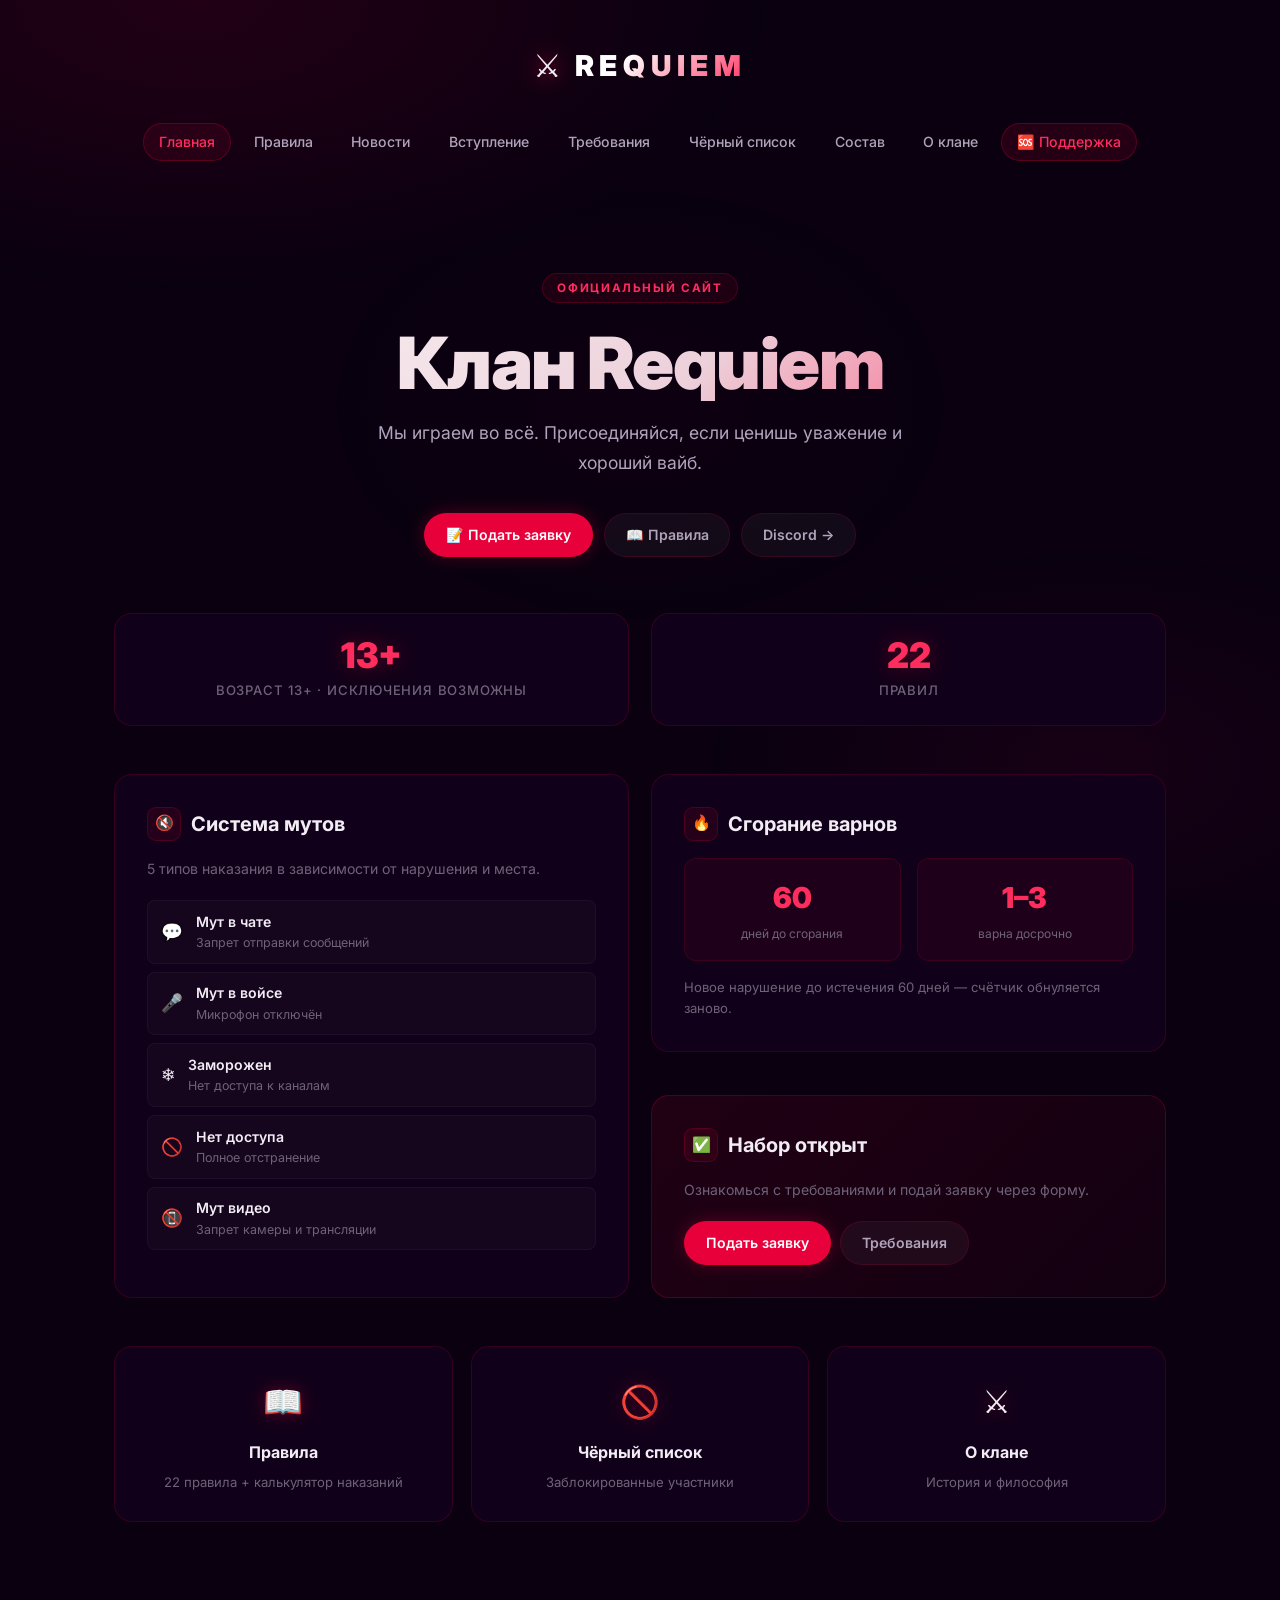
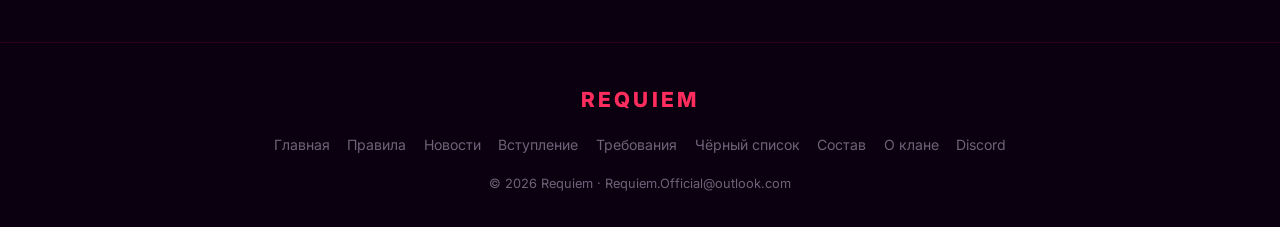
==== commit 37cf6619: "Update index.html" ====
--- a/index.html
+++ b/index.html
@@ -3,203 +3,23 @@
 <head>
 <meta charset="UTF-8">
 <meta name="viewport" content="width=device-width, initial-scale=1.0">
-<title>Правила — Requiem</title>
+<title>Requiem — Клан</title>
+<meta name="description" content="Официальный сайт клана Requiem. Правила, состав, вступление.">
 <link rel="stylesheet" href="style.css">
-<style>
-
-.rule-block {
-  margin-bottom: 0.7rem;
-  background: rgba(255,255,255,0.025);
-  border: 1px solid rgba(255,255,255,0.05);
-  border-radius: 14px;
-  overflow: hidden;
-  transition: border-color 0.2s;
-}
-.rule-block:hover { border-color: rgba(232,0,58,0.2); }
-.rule-block.critical {
-  border-color: rgba(232,0,58,0.3);
-  background: rgba(232,0,58,0.04);
-}
-.rule-block.critical .rule-num {
-  background: rgba(232,0,58,0.2);
-  border-color: rgba(232,0,58,0.45);
-}
-
-.rule-main {
-  display: flex;
-  gap: 1rem;
-  padding: 1.1rem 1.2rem;
-  align-items: flex-start;
-}
-.rule-num {
-  min-width: 44px;
-  height: 26px;
-  background: rgba(232,0,58,0.1);
-  border: 1px solid rgba(232,0,58,0.2);
-  border-radius: 7px;
-  display: flex; align-items: center; justify-content: center;
-  font-size: 0.72rem; font-weight: 700;
-  color: var(--red-light);
-  flex-shrink: 0;
-  padding: 0 0.4rem;
-  margin-top: 0.15rem;
-}
-.rule-title { font-weight: 600; color: var(--text); font-size: 0.95rem; display: block; margin-bottom: 0.25rem; }
-.rule-desc  { font-size: 0.85rem; color: var(--text-secondary); line-height: 1.55; }
-
-.rule-punishments {
-  border-top: 1px solid rgba(255,255,255,0.04);
-  padding: 0.7rem 1.2rem;
-  display: flex; flex-direction: column; gap: 0.35rem;
-  background: rgba(0,0,0,0.15);
-}
-.punishment-row { display: flex; align-items: baseline; gap: 0.6rem; font-size: 0.82rem; }
-.p-label { color: var(--text-muted); white-space: nowrap; flex-shrink: 0; font-size: 0.75rem; }
-
-.p-badge {
-  display: inline-flex; align-items: center; gap: 0.3rem;
-  padding: 0.15rem 0.6rem; border-radius: 999px;
-  font-size: 0.75rem; font-weight: 700; white-space: nowrap;
-}
-.pb-warn    { background: rgba(255,179,71,0.12);  color: #ffb347; border: 1px solid rgba(255,179,71,0.25); }
-.pb-mute    { background: rgba(71,181,255,0.1);   color: #47b5ff; border: 1px solid rgba(71,181,255,0.2); }
-.pb-vcmute  { background: rgba(100,220,255,0.1);  color: #64dcff; border: 1px solid rgba(100,220,255,0.2); }
-.pb-ban     { background: rgba(232,0,58,0.1);     color: var(--red-light); border: 1px solid rgba(232,0,58,0.25); }
-.pb-permban { background: rgba(150,0,0,0.15);     color: #ff6b6b; border: 1px solid rgba(150,0,0,0.3); }
-.pb-frozen  { background: rgba(127,216,255,0.1);  color: #7fd8ff; border: 1px solid rgba(127,216,255,0.25); }
-.pb-noaccess{ background: rgba(255,138,91,0.12);  color: #ff8a5b; border: 1px solid rgba(255,138,91,0.28); }
-.pb-videomute{ background: rgba(255,92,168,0.1);  color: #ff5ca8; border: 1px solid rgba(255,92,168,0.25); }
-
-.section-header {
-  display: flex; align-items: center; gap: 0.8rem;
-  margin: 0 0 1.2rem 0;
-  padding-bottom: 0.8rem;
-  border-bottom: 1px solid var(--glass-border);
-}
-.section-icon {
-  width: 38px; height: 38px;
-  background: var(--red-subtle);
-  border: 1px solid rgba(232,0,58,0.2);
-  border-radius: 10px;
-  display: flex; align-items: center; justify-content: center;
-  font-size: 1.1rem; flex-shrink: 0;
-}
-.section-title    { font-size: 1.15rem; font-weight: 700; color: var(--text); }
-.section-subtitle { font-size: 0.82rem; color: var(--text-muted); margin-top: 0.1rem; }
-
-.calc-row {
-  display: flex; gap: 0.8rem; margin-bottom: 1rem; flex-wrap: wrap;
-}
-.calc-select {
-  flex: 1; min-width: 180px;
-  color-scheme: dark;
-  background: #0f0a12; color: var(--text);
-  border: 1px solid var(--glass-border); border-radius: 12px;
-  padding: 0.7rem 1rem; font-size: 0.9rem;
-  outline: none; font-family: inherit; cursor: pointer; transition: border-color 0.2s;
-}
-.calc-select:focus { border-color: rgba(232,0,58,0.4); }
-.calc-select option, .calc-select optgroup { background: #0f000a; color: var(--text); }
-
-.calc-add-btn {
-  background: var(--red); color: white; border: none;
-  border-radius: 12px; padding: 0.7rem 1.4rem;
-  font-size: 0.9rem; font-weight: 600; cursor: pointer;
-  font-family: inherit; transition: all 0.2s; white-space: nowrap;
-}
-.calc-add-btn:hover { background: var(--red-light); transform: translateY(-1px); }
-
-.calc-vitem {
-  display: flex; align-items: center; justify-content: space-between;
-  padding: 0.5rem 0.8rem;
-  background: rgba(255,255,255,0.025);
-  border: 1px solid rgba(255,255,255,0.05);
-  border-radius: 8px; margin-bottom: 0.4rem;
-  font-size: 0.85rem; gap: 0.6rem;
-  animation: fadeUp 0.2s ease;
-}
-.calc-del {
-  background: rgba(232,0,58,0.1); border: 1px solid rgba(232,0,58,0.2);
-  color: var(--red-light); border-radius: 6px;
-  width: 26px; height: 26px; display: flex; align-items: center; justify-content: center;
-  cursor: pointer; font-size: 1rem; flex-shrink: 0; font-family: inherit; transition: all 0.15s;
-}
-.calc-del:hover { background: var(--red); color: white; }
-
-.calc-result {
-  border-radius: 14px; padding: 1.4rem;
-  display: flex; flex-direction: column;
-  align-items: center; text-align: center; gap: 0.35rem; margin-top: 1rem;
-}
-.calc-result-icon  { font-size: 2rem; }
-.calc-result-title { font-size: 1.15rem; font-weight: 700; color: var(--text); }
-.calc-result-desc  { font-size: 0.85rem; color: var(--text-secondary); }
-
-.r-ok      { background: rgba(0,212,170,0.08);  border: 1px solid rgba(0,212,170,0.2); }
-.r-warn    { background: rgba(255,179,71,0.08); border: 1px solid rgba(255,179,71,0.2); }
-.r-ban     { background: rgba(232,0,58,0.08);   border: 1px solid rgba(232,0,58,0.2); }
-.r-frozen  { background: rgba(127,216,255,0.08); border: 1px solid rgba(127,216,255,0.2); }
-.r-permban { background: rgba(150,0,0,0.1);     border: 1px solid rgba(150,0,0,0.25); }
-
-.calc-empty { text-align: center; padding: 2rem; color: var(--text-muted); font-size: 0.9rem; }
-
-.custom-form {
-  background: rgba(232,0,58,0.05);
-  border: 1px solid rgba(232,0,58,0.2);
-  border-radius: 14px;
-  padding: 1.2rem;
-  margin-top: 1rem;
-  display: none;
-  flex-direction: column;
-  gap: 0.8rem;
-  animation: fadeUp 0.2s ease;
-}
-.custom-form.open { display: flex; }
-.custom-form label { font-size: 0.8rem; font-weight: 600; color: var(--text-muted); text-transform: uppercase; letter-spacing: 0.05em; }
-.custom-input {
-  color-scheme: dark;
-  background: #0f0a12; color: var(--text);
-  border: 1px solid var(--glass-border); border-radius: 10px;
-  padding: 0.6rem 0.9rem; font-size: 0.9rem;
-  font-family: inherit; outline: none; transition: border-color 0.2s; width: 100%;
-}
-.custom-input option { background: #0f000a; color: var(--text); }
-.custom-input:focus { border-color: rgba(232,0,58,0.4); }
-.custom-row { display: flex; gap: 0.6rem; flex-wrap: wrap; }
-.custom-row .custom-input { flex: 1; min-width: 120px; }
-
-.zone-tabs { display: flex; gap: 0.5rem; margin-bottom: 1rem; flex-wrap: wrap; }
-.zone-tab {
-  padding: 0.4rem 1rem; border-radius: 999px; font-size: 0.85rem; font-weight: 600;
-  border: 1px solid var(--glass-border); background: var(--glass);
-  color: var(--text-muted); cursor: pointer; font-family: inherit; transition: all 0.2s;
-}
-.zone-tab:hover { color: var(--text); border-color: rgba(232,0,58,0.3); }
-.zone-tab.active { background: var(--red-subtle); color: var(--red-light); border-color: rgba(232,0,58,0.35); }
-
-.role-badge {
-  display: inline-flex; align-items: center; gap: 0.3rem;
-  padding: 0.15rem 0.6rem; border-radius: 999px;
-  font-size: 0.72rem; font-weight: 700;
-  background: rgba(255,255,255,0.06); border: 1px solid rgba(255,255,255,0.1);
-  color: var(--text-secondary);
-}
-
-@media(max-width:600px) {
-  .calc-add-btn { width: 100%; }
-}
-</style>
 </head>
 <body>
 <div class="progress-bar" id="progressBar"></div>
-<button class="scroll-top" id="scrollTop">↑</button>
+<button class="scroll-top" id="scrollTop" >↑</button>
 
 <header>
   <div class="container">
-    <div class="site-brand"><span class="brand-icon">⚔️</span><span class="brand-name">Requiem</span></div>
+    <div class="site-brand">
+      <span class="brand-icon">⚔️</span>
+      <span class="brand-name">Requiem</span>
+    </div>
     <nav class="main-nav">
-      <a href="index.html" class="nav-link">Главная</a>
-      <a href="rules.html" class="nav-link active">Правила</a>
+      <a href="index.html" class="nav-link active">Главная</a>
+      <a href="rules.html" class="nav-link">Правила</a>
       <a href="news.html" class="nav-link">Новости</a>
       <a href="join.html" class="nav-link">Вступление</a>
       <a href="requirements.html" class="nav-link">Требования</a>
@@ -212,513 +32,119 @@
 </header>
 
 <main>
-  <section class="page-hero" style="padding-bottom:2rem;">
-    <span class="page-hero-label">Документ правил</span>
-    <h1 style="font-size:clamp(2rem,6vw,3.5rem);">Правила клана Requiem</h1>
-    <p>Мы играем во всё и хотим, чтобы всем было комфортно. Соблюдай уважение — и будет весело.</p>
+  <section class="page-hero">
+    <span class="page-hero-label">Официальный сайт</span>
+    <h1>Клан Requiem</h1>
+    <p>Мы играем во всё. Присоединяйся, если ценишь уважение и хороший вайб.</p>
+    <div class="hero-actions">
+      <a href="join.html" class="btn btn-primary">📝 Подать заявку</a>
+      <a href="rules.html" class="btn btn-ghost">📖 Правила</a>
+      <a href="https://discord.gg/u769kvpCT5" target="_blank" class="btn btn-ghost">Discord →</a>
+    </div>
   </section>
 
   <div class="container">
 
-    
-    <div class="card fade-in d1" style="margin-bottom:1.5rem;">
-      <div class="section-header">
-        <div class="section-icon">⚖️</div>
-        <div>
-          <div class="section-title">Система наказаний</div>
-          <div class="section-subtitle">Прогрессивная — каждое повторение серьёзнее</div>
-        </div>
+    <div class="grid-2 fade-in d1" style="margin-bottom:1.5rem;">
+      <div class="card" style="text-align:center;padding:1.5rem 1rem;">
+        <div style="font-size:2.2rem;font-weight:900;color:var(--red-light);line-height:1;text-shadow:0 0 20px var(--red-glow);">13+</div>
+        <div style="font-size:0.82rem;color:var(--text-muted);margin-top:0.4rem;font-weight:500;text-transform:uppercase;letter-spacing:0.06em;">Возраст 13+ · исключения возможны</div>
       </div>
-      <div style="display:flex;flex-wrap:wrap;gap:0.6rem;margin-bottom:1rem;">
-        <span class="p-badge pb-warn">💬 Предупреждение</span>
-        <span class="p-badge pb-warn">⚠️ Варн</span>
-        <span class="p-badge pb-ban">🔨 Бан</span>
-        <span class="p-badge pb-permban">⛔ Пермабан + ЧС</span>
-      </div>
-      <div style="font-size:0.78rem;font-weight:700;color:var(--text-muted);text-transform:uppercase;letter-spacing:0.06em;margin-bottom:0.5rem;">Система мутов — 5 типов в зависимости от нарушения и места</div>
-      <div style="display:flex;flex-wrap:wrap;gap:0.6rem;margin-bottom:1rem;">
-        <span class="p-badge pb-mute">🔇 Мут в чате</span>
-        <span class="p-badge pb-vcmute">🎤 Мут в войсе</span>
-        <span class="p-badge pb-frozen">❄️ Заморожен</span>
-        <span class="p-badge pb-noaccess">🚫 Нет доступа</span>
-        <span class="p-badge pb-videomute">📵 Мут видео</span>
-      </div>
-      <p style="font-size:0.83rem;color:var(--text-muted);margin-bottom:1rem;line-height:1.65;">
-        <strong style="color:var(--text);">Мут в чате</strong> — нельзя писать в текстовые каналы.<br>
-        <strong style="color:var(--text);">Мут в войсе</strong> — отключён только микрофон, говорить в войсе нельзя, писать в чат можно.<br>
-        <strong style="color:var(--text);">Заморожен</strong> — нельзя ни писать в чат, ни зайти в войс (доступ к обоим сразу закрыт). Временная техническая мера на время разбирательства жалобы или спорной ситуации, до решения администрации. Не влияет на историю варнов.<br>
-        <strong style="color:var(--text);">Нет доступа</strong> — не остаётся ничего, кроме канала с тикетом поддержки. Самостоятельное наказание за конкретные нарушения — см. §2.4.<br>
-        <strong style="color:var(--text);">Мут видео</strong> — нельзя включить демонстрацию экрана и камеру. Чат и войс при этом доступны — см. §3.5.
-      </p>
-      <p style="font-size:0.83rem;color:var(--text-muted);">
-        Варны сгорают через <strong style="color:var(--text);">60 дней</strong> без нарушений. Апелляция — только через тикет в Discord. Администрация вправе смягчить или ужесточить наказание по ситуации.
-      </p>
-    </div>
-
-    
-    <div class="card fade-in d1" style="margin-bottom:1.5rem;">
-      <div class="section-header">
-        <div class="section-icon">📜</div>
-        <div><div class="section-title">§1 — Общие правила</div><div class="section-subtitle">Для всех участников, везде</div></div>
-      </div>
-
-      <div class="rule-block">
-        <div class="rule-main">
-          <div class="rule-num">1.1</div>
-          <div>
-            <span class="rule-title">Уважение к участникам</span>
-            <p class="rule-desc">Оскорбления, токсичность, разжигание конфликтов, расизм, сексизм и дискриминация запрещены в любом виде — в чате и войсе.</p>
-          </div>
-        </div>
-        <div class="rule-punishments">
-          <div class="punishment-row"><span class="p-label">1-й раз</span><span class="p-badge pb-warn">💬 Предупреждение</span></div>
-          <div class="punishment-row"><span class="p-label">2-й раз</span><span class="p-badge pb-warn">⚠️ Варн + мут 2–6ч</span></div>
-          <div class="punishment-row"><span class="p-label">3-й раз</span><span class="p-badge pb-warn">⚠️ Варн + мут 12–24ч</span></div>
-          <div class="punishment-row"><span class="p-label">4-й раз</span><span class="p-badge pb-ban">🔨 Бан 1–3 дня</span></div>
-        </div>
-      </div>
-
-      <div class="rule-block">
-        <div class="rule-main">
-          <div class="rule-num">1.2</div>
-          <div>
-            <span class="rule-title">Флуд, спам и офтоп</span>
-            <p class="rule-desc">Соблюдай тему канала. Массовый спам, флуд одинаковыми сообщениями и беспричинный офтоп запрещены. Бот автоматически выдаёт таймаут на пару часов.</p>
-          </div>
-        </div>
-        <div class="rule-punishments">
-          <div class="punishment-row"><span class="p-label">Авто (бот)</span><span class="p-badge pb-mute">🔇 Таймаут 2–6ч</span></div>
-          <div class="punishment-row"><span class="p-label">После авто</span><span class="p-badge pb-warn">💬 Предупреждение</span></div>
-          <div class="punishment-row"><span class="p-label">2-й раз</span><span class="p-badge pb-warn">⚠️ Варн + мут 6–12ч</span></div>
-          <div class="punishment-row"><span class="p-label">3-й раз</span><span class="p-badge pb-ban">🔨 Бан 1–3 дня</span></div>
-        </div>
-      </div>
-
-      <div class="rule-block critical">
-        <div class="rule-main">
-          <div class="rule-num">1.3</div>
-          <div>
-            <span class="rule-title">⛔ Угрозы и доксинг</span>
-            <p class="rule-desc">Любые угрозы физической расправой, публикация личных данных участников (адрес, фото, номер и т.д.) без согласия — строжайше запрещены.</p>
-          </div>
-        </div>
-        <div class="rule-punishments">
-          <div class="punishment-row"><span class="p-label">Всегда</span><span class="p-badge pb-permban">⛔ Пермабан + ЧС навсегда</span></div>
-        </div>
+      <div class="card" style="text-align:center;padding:1.5rem 1rem;">
+        <div style="font-size:2.2rem;font-weight:900;color:var(--red-light);line-height:1;text-shadow:0 0 20px var(--red-glow);">22</div>
+        <div style="font-size:0.82rem;color:var(--text-muted);margin-top:0.4rem;font-weight:500;text-transform:uppercase;letter-spacing:0.06em;">Правил</div>
       </div>
     </div>
 
-    
-    <div class="card fade-in d2" style="margin-bottom:1.5rem;">
-      <div class="section-header">
-        <div class="section-icon">🚫</div>
-        <div><div class="section-title">§2 — Запрещённый контент</div><div class="section-subtitle">Серьёзные нарушения</div></div>
-      </div>
+    <div class="grid-2 fade-in d2" style="margin-bottom:1.5rem;">
 
-      <div class="rule-block">
-        <div class="rule-main">
-          <div class="rule-num">2.1</div>
-          <div>
-            <span class="rule-title">Реклама и самопродвижение</span>
-            <p class="rule-desc">Реклама других серверов, каналов и проектов без разрешения администрации запрещена. В личные сообщения рассылать рекламу тоже нельзя.</p>
+      <div class="card">
+        <h2 class="card-title"><span class="icon">🔇</span>Система мутов</h2>
+        <p style="color:var(--text-muted);font-size:0.88rem;margin-bottom:1.2rem;">5 типов наказания в зависимости от нарушения и места.</p>
+        <div style="display:flex;flex-direction:column;gap:0.5rem;">
+          <div style="display:flex;align-items:center;gap:0.8rem;padding:0.6rem 0.8rem;background:rgba(255,255,255,0.02);border-radius:8px;border:1px solid rgba(255,255,255,0.04);">
+            <span style="font-size:1.1rem;">💬</span>
+            <div>
+              <div style="font-size:0.88rem;font-weight:600;color:var(--text);">Мут в чате</div>
+              <div style="font-size:0.78rem;color:var(--text-muted);">Запрет отправки сообщений</div>
+            </div>
           </div>
-        </div>
-        <div class="rule-punishments">
-          <div class="punishment-row"><span class="p-label">1-й раз</span><span class="p-badge pb-warn">💬 Предупреждение + удаление</span></div>
-          <div class="punishment-row"><span class="p-label">2-й раз</span><span class="p-badge pb-warn">⚠️ Варн + мут 6–12ч</span></div>
-          <div class="punishment-row"><span class="p-label">3-й раз</span><span class="p-badge pb-ban">🔨 Бан 1–3 дня</span></div>
-        </div>
-      </div>
-
-      <div class="rule-block">
-        <div class="rule-main">
-          <div class="rule-num">2.2</div>
-          <div>
-            <span class="rule-title">NSFW и шокирующий контент</span>
-            <p class="rule-desc">Сексуальный, жестокий или шокирующий контент запрещён в каналах общего доступа — в тексте, картинках, ссылках. Правило распространяется <strong style="color:var(--text);">только</strong> на каналы общего доступа; на каналы с возрастными ограничениями (18+) не распространяется.</p>
+          <div style="display:flex;align-items:center;gap:0.8rem;padding:0.6rem 0.8rem;background:rgba(255,255,255,0.02);border-radius:8px;border:1px solid rgba(255,255,255,0.04);">
+            <span style="font-size:1.1rem;">🎤</span>
+            <div>
+              <div style="font-size:0.88rem;font-weight:600;color:var(--text);">Мут в войсе</div>
+              <div style="font-size:0.78rem;color:var(--text-muted);">Микрофон отключён</div>
+            </div>
           </div>
-        </div>
-        <div class="rule-punishments">
-          <div class="punishment-row"><span class="p-label">1-й раз</span><span class="p-badge pb-warn">💬 Предупреждение + удаление</span></div>
-          <div class="punishment-row"><span class="p-label">2-й раз</span><span class="p-badge pb-warn">⚠️ Варн + мут 12–24ч</span></div>
-          <div class="punishment-row"><span class="p-label">3-й раз</span><span class="p-badge pb-ban">🔨 Бан 1–3 дня</span></div>
-          <div class="punishment-row"><span class="p-label">4-й раз</span><span class="p-badge pb-ban">🔨 Бан 7 дней</span></div>
-        </div>
-      </div>
-
-      <div class="rule-block critical">
-        <div class="rule-main">
-          <div class="rule-num">2.3</div>
-          <div>
-            <span class="rule-title">⛔ Обход наказаний</span>
-            <p class="rule-desc">Использование альтернативных аккаунтов для обхода мута, бана или других ограничений. Наказание распространяется на все аккаунты — применяется то же, что было на основном.</p>
+          <div style="display:flex;align-items:center;gap:0.8rem;padding:0.6rem 0.8rem;background:rgba(255,255,255,0.02);border-radius:8px;border:1px solid rgba(255,255,255,0.04);">
+            <span style="font-size:1.1rem;">❄️</span>
+            <div>
+              <div style="font-size:0.88rem;font-weight:600;color:var(--text);">Заморожен</div>
+              <div style="font-size:0.78rem;color:var(--text-muted);">Нет доступа к каналам</div>
+            </div>
           </div>
-        </div>
-        <div class="rule-punishments">
-          <div class="punishment-row"><span class="p-label">Всегда</span><span class="p-badge pb-permban">⛔ Наказание основного аккаунта на все альты + ЧС</span></div>
-        </div>
-      </div>
-
-      <div class="rule-block critical">
-        <div class="rule-main">
-          <div class="rule-num">2.4</div>
-          <div>
-            <span class="rule-title">Мошенничество внутри клана</span>
-            <p class="rule-desc">Обман участников с целью получения выгоды: продажа несуществующих товаров/услуг, выдача себя за администрацию, попытки выманить данные аккаунта под видом розыгрышей или помощи. Отличается от общего нарушения ToS Discord (§5) тем, что направлено конкретно против участников клана.</p>
+          <div style="display:flex;align-items:center;gap:0.8rem;padding:0.6rem 0.8rem;background:rgba(255,255,255,0.02);border-radius:8px;border:1px solid rgba(255,255,255,0.04);">
+            <span style="font-size:1.1rem;">🚫</span>
+            <div>
+              <div style="font-size:0.88rem;font-weight:600;color:var(--text);">Нет доступа</div>
+              <div style="font-size:0.78rem;color:var(--text-muted);">Полное отстранение</div>
+            </div>
           </div>
-        </div>
-        <div class="rule-punishments">
-          <div class="punishment-row"><span class="p-label">1-й раз</span><span class="p-badge pb-noaccess">🚫 Нет доступа до разбирательства</span></div>
-          <div class="punishment-row"><span class="p-label">Подтверждено</span><span class="p-badge pb-ban">🔨 Бан 7–14 дней</span></div>
-          <div class="punishment-row"><span class="p-label">Повторно</span><span class="p-badge pb-permban">⛔ Пермабан + ЧС</span></div>
-        </div>
-      </div>
-    </div>
-
-    
-    <div class="card fade-in d3" style="margin-bottom:1.5rem;">
-      <div class="section-header">
-        <div class="section-icon">🎤</div>
-        <div><div class="section-title">§3 — Голосовой чат</div><div class="section-subtitle">Отдельные правила для войса</div></div>
-      </div>
-
-      <div class="rule-block">
-        <div class="rule-main">
-          <div class="rule-num">3.1</div>
-          <div>
-            <span class="rule-title">Токсичность в войсе</span>
-            <p class="rule-desc">Оскорбления, крики, провокации и токсичное поведение в голосовых каналах запрещены. Наказание отдельное от чата — можно получить мут в войсе, не теряя доступ к чату.</p>
-          </div>
-        </div>
-        <div class="rule-punishments">
-          <div class="punishment-row"><span class="p-label">1-й раз</span><span class="p-badge pb-warn">💬 Предупреждение</span></div>
-          <div class="punishment-row"><span class="p-label">2-й раз</span><span class="p-badge pb-warn">⚠️ Варн + войс-мут 2–6ч</span></div>
-          <div class="punishment-row"><span class="p-label">3-й раз</span><span class="p-badge pb-vcmute">🎤 Войс-мут 12–24ч</span></div>
-          <div class="punishment-row"><span class="p-label">4-й раз</span><span class="p-badge pb-ban">🔨 Бан 1–3 дня</span></div>
-        </div>
-      </div>
-
-      <div class="rule-block">
-        <div class="rule-main">
-          <div class="rule-num">3.2</div>
-          <div>
-            <span class="rule-title">Помехи другим участникам</span>
-            <p class="rule-desc">Громкая музыка в микрофон, саундборды без разрешения, крики, шум и постоянные помехи мешают общению и запрещены.</p>
-          </div>
-        </div>
-        <div class="rule-punishments">
-          <div class="punishment-row"><span class="p-label">1-й раз</span><span class="p-badge pb-warn">💬 Предупреждение</span></div>
-          <div class="punishment-row"><span class="p-label">2-й раз</span><span class="p-badge pb-vcmute">🎤 Войс-мут 1–4ч</span></div>
-          <div class="punishment-row"><span class="p-label">3-й раз</span><span class="p-badge pb-warn">⚠️ Варн + войс-мут 12ч</span></div>
-        </div>
-      </div>
-
-      <div class="rule-block">
-        <div class="rule-main">
-          <div class="rule-num">3.3</div>
-          <div>
-            <span class="rule-title">18+ контент через камеру / стрим</span>
-            <p class="rule-desc">Запрещено показывать NSFW, насилие и шокирующий контент через камеру или трансляцию экрана.</p>
-          </div>
-        </div>
-        <div class="rule-punishments">
-          <div class="punishment-row"><span class="p-label">1-й раз</span><span class="p-badge pb-warn">💬 Предупреждение + войс-мут</span></div>
-          <div class="punishment-row"><span class="p-label">2-й раз</span><span class="p-badge pb-warn">⚠️ Варн + мут 24ч</span></div>
-          <div class="punishment-row"><span class="p-label">3-й раз</span><span class="p-badge pb-ban">🔨 Бан 3–7 дней</span></div>
-          <div class="punishment-row"><span class="p-label">4-й раз</span><span class="p-badge pb-permban">⛔ Пермабан + ЧС</span></div>
-        </div>
-      </div>
-
-      <div class="rule-block">
-        <div class="rule-main">
-          <div class="rule-num">3.4</div>
-          <div>
-            <span class="rule-title">Игнорирование требований администрации в войсе</span>
-            <p class="rule-desc">Если администратор или модератор попросил выключить микрофон, прекратить шум или покинуть канал — нужно выполнить сразу.</p>
-          </div>
-        </div>
-        <div class="rule-punishments">
-          <div class="punishment-row"><span class="p-label">1-й раз</span><span class="p-badge pb-warn">💬 Предупреждение</span></div>
-          <div class="punishment-row"><span class="p-label">2-й раз</span><span class="p-badge pb-vcmute">🎤 Войс-мут 2–6ч</span></div>
-          <div class="punishment-row"><span class="p-label">3-й раз</span><span class="p-badge pb-warn">⚠️ Варн + войс-мут 12ч</span></div>
-        </div>
-      </div>
-
-      <div class="rule-block">
-        <div class="rule-main">
-          <div class="rule-num">3.5</div>
-          <div>
-            <span class="rule-title">Неприемлемый видеоконтент (не NSFW)</span>
-            <p class="rule-desc">Показ чужого лица или личных данных через камеру без согласия человека, спам мигающим/стробоскопическим контентом через трансляцию, показ рекламы стороннего проекта через демонстрацию экрана. Не путать с правилом 3.3 — там речь о NSFW/шокирующем контенте.</p>
-          </div>
-        </div>
-        <div class="rule-punishments">
-          <div class="punishment-row"><span class="p-label">1-й раз</span><span class="p-badge pb-warn">💬 Предупреждение</span></div>
-          <div class="punishment-row"><span class="p-label">2-й раз</span><span class="p-badge pb-videomute">📵 Мут видео 2–6ч</span></div>
-          <div class="punishment-row"><span class="p-label">3-й раз</span><span class="p-badge pb-videomute">📵 Мут видео 24ч + варн</span></div>
-          <div class="punishment-row"><span class="p-label">4-й раз</span><span class="p-badge pb-videomute">📵 Мут видео 7 дней</span></div>
-        </div>
-      </div>
-    </div>
-
-    
-    <div class="card fade-in d4" style="margin-bottom:1.5rem;">
-      <div class="section-header">
-        <div class="section-icon">⚜️</div>
-        <div><div class="section-title">§4 — Администрация</div><div class="section-subtitle">Взаимодействие с командой клана</div></div>
-      </div>
-
-      <div style="font-size:0.78rem;font-weight:700;color:var(--text-muted);text-transform:uppercase;letter-spacing:0.06em;margin-bottom:0.6rem;">Роли и полномочия</div>
-      <div style="display:flex;flex-direction:column;gap:0.7rem;margin-bottom:1.2rem;">
-        <div style="display:flex;gap:0.7rem;align-items:flex-start;flex-wrap:wrap;">
-          <span class="role-badge">🆘 Поддержка</span>
-          <span style="font-size:0.83rem;color:var(--text-secondary);flex:1;min-width:200px;">Отвечает только на тикеты поддержки. Наказания не выдаёт.</span>
-        </div>
-        <div style="display:flex;gap:0.7rem;align-items:flex-start;flex-wrap:wrap;">
-          <span class="role-badge">📋 Наборщик</span>
-          <span style="font-size:0.83rem;color:var(--text-secondary);flex:1;min-width:200px;">Принимает и отклоняет заявки на вступление в клан. К модерации отношения не имеет, наказания не выдаёт.</span>
-        </div>
-        <div style="display:flex;gap:0.7rem;align-items:flex-start;flex-wrap:wrap;">
-          <span class="role-badge">🛡️ Модератор</span>
-          <span style="font-size:0.83rem;color:var(--text-secondary);flex:1;min-width:200px;">Выдаёт все наказания по правилам клана (пред, варн, все виды мутов, бан). Дополнительно рассматривает заявки на роль Админа и повышает до неё при достойной заявке.</span>
-        </div>
-        <div style="display:flex;gap:0.7rem;align-items:flex-start;flex-wrap:wrap;">
-          <span class="role-badge">⚜️ Админ</span>
-          <span style="font-size:0.83rem;color:var(--text-secondary);flex:1;min-width:200px;">Модерирует наравне с Модератором, но не повышает до этой роли сам. Если форма/заявка на его повышение была заполнена неправильно — Заместитель или Создатель клана вправе снять Админа с должности.</span>
-        </div>
-      </div>
-      <p style="font-size:0.8rem;color:var(--text-muted);margin-bottom:1.2rem;line-height:1.6;">
-        Пермабан, снятие с должностей и решения по составу клана окончательно утверждают Заместитель и Создатель.
-      </p>
-      <div style="height:1px;background:var(--glass-border);margin-bottom:1.2rem;"></div>
-
-      <div class="rule-block">
-        <div class="rule-main">
-          <div class="rule-num">4.1</div>
-          <div>
-            <span class="rule-title">Уважение к составу клана</span>
-            <p class="rule-desc">Оскорбления, угрозы и давление на модераторов, администраторов, поддержку или со-владельца запрещены.</p>
-          </div>
-        </div>
-        <div class="rule-punishments">
-          <div class="punishment-row"><span class="p-label">1-й раз</span><span class="p-badge pb-warn">💬 Предупреждение</span></div>
-          <div class="punishment-row"><span class="p-label">2-й раз</span><span class="p-badge pb-warn">⚠️ Варн + мут 6–12ч</span></div>
-          <div class="punishment-row"><span class="p-label">3-й раз</span><span class="p-badge pb-ban">🔨 Бан 1–3 дня</span></div>
-          <div class="punishment-row"><span class="p-label">Угрозы</span><span class="p-badge pb-permban">⛔ Пермабан + ЧС</span></div>
-        </div>
-      </div>
-
-      <div class="rule-block">
-        <div class="rule-main">
-          <div class="rule-num">4.2</div>
-          <div>
-            <span class="rule-title">Публичное обсуждение решений</span>
-            <p class="rule-desc">Публичные споры с администрацией в каналах запрещены. Не согласен — пиши в ЛС или открывай тикет. Апелляция — только через Discord.</p>
-          </div>
-        </div>
-        <div class="rule-punishments">
-          <div class="punishment-row"><span class="p-label">1-й раз</span><span class="p-badge pb-warn">💬 Предупреждение</span></div>
-          <div class="punishment-row"><span class="p-label">2-й раз</span><span class="p-badge pb-warn">⚠️ Варн + мут 2–6ч</span></div>
-          <div class="punishment-row"><span class="p-label">3-й раз</span><span class="p-badge pb-mute">🔇 Мут 12–24ч</span></div>
-        </div>
-      </div>
-
-      <div class="rule-block">
-        <div class="rule-main">
-          <div class="rule-num">4.3</div>
-          <div>
-            <span class="rule-title">Решения администрации</span>
-            <p class="rule-desc">Правила не покрывают каждый случай. Если ситуация нестандартная — решение принимает администрация, опираясь на здравый смысл. Такое решение считается окончательным.</p>
+          <div style="display:flex;align-items:center;gap:0.8rem;padding:0.6rem 0.8rem;background:rgba(255,255,255,0.02);border-radius:8px;border:1px solid rgba(255,255,255,0.04);">
+            <span style="font-size:1.1rem;">📵</span>
+            <div>
+              <div style="font-size:0.88rem;font-weight:600;color:var(--text);">Мут видео</div>
+              <div style="font-size:0.78rem;color:var(--text-muted);">Запрет камеры и трансляции</div>
+            </div>
           </div>
         </div>
       </div>
 
-      <div style="height:1px;background:var(--glass-border);margin:1rem 0;"></div>
-      <p style="font-size:0.75rem;font-weight:700;color:var(--text-muted);text-transform:uppercase;letter-spacing:0.08em;margin-bottom:0.8rem;">Для состава администрации</p>
+      <div style="display:flex;flex-direction:column;gap:1.2rem;">
 
-      <div class="rule-block">
-        <div class="rule-main">
-          <div class="rule-num">4.1.1</div>
-          <div><span class="rule-title">Соблюдение правил</span><p class="rule-desc">Модераторы, администраторы, поддержка и со-владелец соблюдают все правила клана наравне с участниками — никаких исключений.</p></div>
+        <div class="card">
+          <h2 class="card-title"><span class="icon">🔥</span>Сгорание варнов</h2>
+          <div style="display:flex;gap:1rem;margin-bottom:1rem;">
+            <div style="flex:1;text-align:center;padding:1rem;background:rgba(232,0,58,0.06);border:1px solid rgba(232,0,58,0.15);border-radius:12px;">
+              <div style="font-size:1.8rem;font-weight:900;color:var(--red-light);">60</div>
+              <div style="font-size:0.75rem;color:var(--text-muted);margin-top:0.2rem;">дней до сгорания</div>
+            </div>
+            <div style="flex:1;text-align:center;padding:1rem;background:rgba(232,0,58,0.06);border:1px solid rgba(232,0,58,0.15);border-radius:12px;">
+              <div style="font-size:1.8rem;font-weight:900;color:var(--red-light);">1–3</div>
+              <div style="font-size:0.75rem;color:var(--text-muted);margin-top:0.2rem;">варна досрочно</div>
+            </div>
+          </div>
+          <p style="font-size:0.82rem;color:var(--text-muted);">Новое нарушение до истечения 60 дней — счётчик обнуляется заново.</p>
         </div>
-      </div>
 
-      <div class="rule-block">
-        <div class="rule-main">
-          <div class="rule-num">4.1.2</div>
-          <div><span class="rule-title">Корректное поведение</span><p class="rule-desc">Состав клана обязан оставаться нейтральным и не использовать положение в личных целях.</p></div>
-        </div>
-      </div>
-
-      <div class="rule-block critical">
-        <div class="rule-main">
-          <div class="rule-num">4.1.3</div>
-          <div><span class="rule-title">Нарушение обязанностей</span><p class="rule-desc">Злоупотребление полномочиями или систематическое нарушение правил влечёт снятие с должности. Решение принимает владелец.</p></div>
-        </div>
-        <div class="rule-punishments">
-          <div class="punishment-row"><span class="p-label">Всегда</span><span class="p-badge pb-permban">⛔ Снятие с должности + возможный ЧС</span></div>
-        </div>
-      </div>
-
-      <div class="rule-block">
-        <div class="rule-main">
-          <div class="rule-num">4.1.4</div>
-          <div>
-            <span class="rule-title">Халатность</span>
-            <p class="rule-desc">Систематическое неисполнение своих обязанностей: игнорирование обращений участников, тикетов и жалоб без уважительной причины, длительное бездействие на посту, небрежное отношение к модерации.</p>
+        <div class="card" style="background:linear-gradient(135deg,rgba(232,0,58,0.1),rgba(232,0,58,0.04));border-color:rgba(232,0,58,0.25);">
+          <h2 class="card-title"><span class="icon">✅</span>Набор открыт</h2>
+          <p style="color:var(--text-muted);font-size:0.88rem;margin-bottom:1.2rem;">Ознакомься с требованиями и подай заявку через форму.</p>
+          <div style="display:flex;gap:0.6rem;flex-wrap:wrap;">
+            <a href="join.html" class="btn btn-primary">Подать заявку</a>
+            <a href="requirements.html" class="btn btn-ghost">Требования</a>
           </div>
         </div>
-        <div class="rule-punishments">
-          <div class="punishment-row"><span class="p-label">1-й раз</span><span class="p-badge pb-warn">💬 Предупреждение от владельца</span></div>
-          <div class="punishment-row"><span class="p-label">2-й раз</span><span class="p-badge pb-warn">⚠️ Официальный выговор</span></div>
-          <div class="punishment-row"><span class="p-label">3-й раз</span><span class="p-badge pb-permban">⛔ Снятие с должности</span></div>
-        </div>
+
       </div>
     </div>
 
-    
-    <div class="card fade-in d4" style="margin-bottom:1.5rem;">
-      <div class="section-header">
-        <div class="section-icon">📄</div>
-        <div><div class="section-title">§5 — Нарушение правил Discord (ToS)</div><div class="section-subtitle">Нарушение официальных правил платформы = нарушение правил клана</div></div>
-      </div>
-
-      <div class="rule-block">
-        <div class="rule-main">
-          <div class="rule-num">5.1</div>
-          <div>
-            <span class="rule-title">Нарушение условий использования Discord</span>
-            <p class="rule-desc">Нарушение официальных условий использования Discord (Discord Terms of Service) или Правил сообщества (Discord Community Guidelines) — например, обход возрастных ограничений, читы/чит-инструменты, вредоносные ссылки, самореклама ботов-спамеров — считается нарушением и правил клана, независимо от того, применит ли сам Discord санкции к аккаунту.</p>
-          </div>
-        </div>
-        <div class="rule-punishments">
-          <div class="punishment-row"><span class="p-label">1-й раз</span><span class="p-badge pb-warn">💬 Предупреждение</span></div>
-          <div class="punishment-row"><span class="p-label">2-й раз</span><span class="p-badge pb-warn">⚠️ Варн + мут 6–12ч</span></div>
-          <div class="punishment-row"><span class="p-label">3-й раз</span><span class="p-badge pb-ban">🔨 Бан 3–7 дней</span></div>
-        </div>
-      </div>
-
-      <div class="rule-block critical">
-        <div class="rule-main">
-          <div class="rule-num">5.2</div>
-          <div>
-            <span class="rule-title">⛔ Грубое нарушение правил Discord</span>
-            <p class="rule-desc">Тяжкие нарушения официальных правил Discord — эксплуатация несовершеннолетних, экстремизм и терроризм, торговля людьми, мошенничество, распространение вредоносного ПО и другие категории, за которые Discord предусматривает немедленную блокировку — влекут максимальное наказание внутри клана вне зависимости от решения самого Discord.</p>
-          </div>
-        </div>
-        <div class="rule-punishments">
-          <div class="punishment-row"><span class="p-label">Всегда</span><span class="p-badge pb-permban">⛔ Пермабан + ЧС навсегда</span></div>
-        </div>
-      </div>
-
-      <div class="rule-block">
-        <div class="rule-main">
-          <div class="rule-num">5.3</div>
-          <div>
-            <span class="rule-title">Санкция Discord как основание</span>
-            <p class="rule-desc">Официальное предупреждение, таймаут или бан аккаунта от самого Discord за действия на сервере клана рассматривается администрацией как подтверждённое нарушение и наказывается по клановой лестнице отдельно от санкций Discord.</p>
-          </div>
-        </div>
-        <div class="rule-punishments">
-          <div class="punishment-row"><span class="p-label">Всегда</span><span class="p-badge pb-warn">⚠️ Варн + доп. наказание по решению адм.</span></div>
-        </div>
-      </div>
-    </div>
-
-    
-    <div class="card fade-in d4">
-      <div class="section-header">
-        <div class="section-icon">🧮</div>
-        <div>
-          <div class="section-title">Калькулятор наказаний <span style="font-size:0.62rem;font-weight:700;padding:0.12rem 0.5rem;background:linear-gradient(135deg,var(--red),var(--red-light));color:white;border-radius:999px;margin-left:0.4rem;vertical-align:middle;">БЕТА</span></div>
-          <div class="section-subtitle">Добавь нарушения — калькулятор посчитает итоговое наказание</div>
-        </div>
-      </div>
-
-      <p style="font-size:0.85rem;color:var(--text-secondary);line-height:1.65;padding:0.85rem 1rem;background:rgba(255,255,255,0.03);border:1px solid var(--border);border-radius:10px;margin-bottom:1.2rem;">
-        Не имеет значения, кто нарушил — <strong style="color:var(--text);">ты, брат, друг или «кот сел за клавиатуру»</strong>. За всё, что происходит с аккаунта, отвечает только его владелец.
-      </p>
-
-      
-      <div style="margin-bottom:1rem;">
-        <div style="font-size:0.78rem;font-weight:700;color:var(--text-muted);text-transform:uppercase;letter-spacing:0.06em;margin-bottom:0.5rem;">Где произошло нарушение?</div>
-        <div class="zone-tabs">
-          <button class="zone-tab active" onclick="setZone('chat',this)">💬 Чат</button>
-          <button class="zone-tab" onclick="setZone('voice',this)">🎤 Голосовой чат</button>
-          <button class="zone-tab" onclick="setZone('both',this)">🌐 Везде</button>
-        </div>
-      </div>
-
-      
-      <div class="calc-row">
-        <select id="vSelect" class="calc-select">
-          <optgroup label="💬 Общий чат">
-            <option value="insult_chat|warn|1|chat">Оскорбления в чате</option>
-            <option value="flood|mute|1|chat">Флуд / спам в чате</option>
-            <option value="advert|warn|1|chat">Реклама (1-й раз)</option>
-            <option value="advert2|mute|2|chat">Реклама (повторно)</option>
-            <option value="nsfw_chat|mute|2|chat">NSFW / шокирующий контент</option>
-            <option value="scam|noaccess|3|chat">Мошенничество внутри клана</option>
-          </optgroup>
-          <optgroup label="🎤 Голосовой чат">
-            <option value="toxic_vc|vcmute|1|voice">Токсичность в войсе</option>
-            <option value="noise|vcmute|1|voice">Помехи / шум / саундборды</option>
-            <option value="nsfw_vc|ban|4|voice">18+ контент через камеру / стрим</option>
-            <option value="ignore_vc|vcmute|1|voice">Игнор требований адм. в войсе</option>
-            <option value="video_bad|videomute|2|voice">Неприемлемый видеоконтент (не NSFW)</option>
-          </optgroup>
-          <optgroup label="⚜️ Нарушения против администрации">
-            <option value="adm_insult|warn|1|chat">Оскорбление состава клана</option>
-            <option value="adm_public|mute|1|chat">Публичный спор с администрацией</option>
-          </optgroup>
-          <optgroup label="📄 Правила Discord">
-            <option value="tos_minor|warn|1|both">Нарушение ToS Discord (лёгкое)</option>
-            <option value="tos_severe|permaban|5|both">⛔ Грубое нарушение ToS Discord</option>
-          </optgroup>
-          <optgroup label="⛔ Критические нарушения">
-            <option value="threat|permaban|5|both">⛔ Угрозы / Доксинг</option>
-            <option value="bypass|ban|4|both">⛔ Обход наказаний (альт-аккаунт)</option>
-          </optgroup>
-        </select>
-        <button class="calc-add-btn" onclick="addV()">+ Добавить</button>
-      </div>
-
-      
-      <div style="margin-bottom:1rem;">
-        <button onclick="toggleCustom()" style="background:transparent;border:1px solid rgba(232,0,58,0.25);color:var(--text-muted);border-radius:8px;padding:0.4rem 1rem;font-size:0.82rem;cursor:pointer;font-family:inherit;transition:all 0.2s;" onmouseover="this.style.color='var(--red-light)'" onmouseout="this.style.color='var(--text-muted)'">✏️ Кастомное наказание от администрации</button>
-        <div class="custom-form" id="customForm">
-          <div>
-            <label>Причина</label>
-            <input type="text" id="customReason" class="custom-input" placeholder="Например: систематическое нарушение атмосферы">
-          </div>
-          <div class="custom-row">
-            <div style="flex:1;min-width:140px;">
-              <label>Тип наказания</label>
-              <select id="customType" class="custom-input">
-                <option value="warn">⚠️ Предупреждение</option>
-                <option value="mute">🔇 Мут в чате</option>
-                <option value="vcmute">🎤 Мут в войсе</option>
-                <option value="videomute">📵 Мут видео</option>
-                <option value="noaccess">🚫 Нет доступа</option>
-                <option value="ban">🔨 Бан</option>
-                <option value="permaban">⛔ Пермабан</option>
-              </select>
-            </div>
-            <div style="flex:1;min-width:140px;">
-              <label>Срок (необязательно)</label>
-              <input type="text" id="customDuration" class="custom-input" placeholder="Напр.: 7 дней, 12ч">
-            </div>
-          </div>
-          <button class="calc-add-btn" style="align-self:flex-start;" onclick="addCustom()">Добавить кастомное</button>
-        </div>
-      </div>
-
-      <div id="vList"></div>
-      <div id="vResult" class="calc-empty">⚖️ Добавь нарушения чтобы увидеть итог</div>
-      <div id="vBreak" style="margin-top:0.8rem;font-size:0.82rem;color:var(--text-muted);"></div>
-      <div style="display:flex;gap:0.6rem;margin-top:0.8rem;flex-wrap:wrap;">
-        <button id="vReset" onclick="resetV()" style="display:none;background:transparent;border:1px solid rgba(232,0,58,0.25);color:var(--text-muted);border-radius:8px;padding:0.4rem 1rem;font-size:0.82rem;cursor:pointer;font-family:inherit;transition:all 0.2s;" onmouseover="this.style.color='var(--red-light)'" onmouseout="this.style.color='var(--text-muted)'">🗑 Очистить</button>
-      </div>
+    <div class="grid-3 fade-in d3">
+      <a href="rules.html" class="card" style="text-decoration:none;display:block;text-align:center;padding:1.8rem 1rem;">
+        <div style="font-size:2rem;margin-bottom:0.8rem;filter:drop-shadow(0 0 8px var(--red-glow));">📖</div>
+        <div style="font-weight:700;color:var(--text);margin-bottom:0.4rem;">Правила</div>
+        <div style="font-size:0.82rem;color:var(--text-muted);">22 правила + калькулятор наказаний</div>
+      </a>
+      <a href="blacklist.html" class="card" style="text-decoration:none;display:block;text-align:center;padding:1.8rem 1rem;">
+        <div style="font-size:2rem;margin-bottom:0.8rem;filter:drop-shadow(0 0 8px var(--red-glow));">🚫</div>
+        <div style="font-weight:700;color:var(--text);margin-bottom:0.4rem;">Чёрный список</div>
+        <div style="font-size:0.82rem;color:var(--text-muted);">Заблокированные участники</div>
+      </a>
+      <a href="about.html" class="card" style="text-decoration:none;display:block;text-align:center;padding:1.8rem 1rem;">
+        <div style="font-size:2rem;margin-bottom:0.8rem;filter:drop-shadow(0 0 8px var(--red-glow));">⚔️</div>
+        <div style="font-weight:700;color:var(--text);margin-bottom:0.4rem;">О клане</div>
+        <div style="font-size:0.82rem;color:var(--text-muted);">История и философия</div>
+      </a>
     </div>
 
   </div>
@@ -743,211 +169,5 @@
 </footer>
 
 <script src="script.js"></script>
-<script>
-
-let violations = [];
-let nid = 0;
-let currentZone = 'chat';
-
-const BADGE_CLASS = { warn:'pb-warn', mute:'pb-mute', vcmute:'pb-vcmute', videomute:'pb-videomute', noaccess:'pb-noaccess', ban:'pb-ban', permaban:'pb-permban' };
-const BADGE_LABEL = { warn:'⚠️ Варн', mute:'🔇 Мут в чате', vcmute:'🎤 Войс-мут', videomute:'📵 Мут видео', noaccess:'🚫 Нет доступа', ban:'🔨 Бан', permaban:'⛔ Пермабан' };
-
-const RESULTS = [
-  { icon:'✅', title:'Чисто', desc:'Нарушений нет', cls:'r-ok' },
-  { icon:'⚠️', title:'Предупреждение (варн)', desc:'Устное или официальное предупреждение', cls:'r-warn' },
-  { icon:'🔇', title:'Мут в чате', desc:'Временное ограничение текстовых каналов', cls:'r-warn' },
-  { icon:'🎤', title:'Мут в войсе', desc:'Ограничение голосовых каналов', cls:'r-warn' },
-  { icon:'🔨', title:'Бан с сервера', desc:'Временный бан — нет доступа к серверу', cls:'r-ban' },
-  { icon:'⛔', title:'Пермабан + ЧС', desc:'Постоянный бан без апелляции', cls:'r-permban' },
-];
-
-const ROLE_HINT = [
-  '', 
-  'Модератор или Админ',
-  'Модератор или Админ',
-  'Модератор или Админ',
-  'Модератор или Админ',
-  'Модератор/Админ фиксируют — утверждает Зам или Создатель',
-];
-
-function getBanDuration(violations, lvl) {
-  const counts = {};
-  violations.forEach(v => { counts[v.type] = (counts[v.type] || 0) + 1; });
-  const banCount = counts['ban'] || 0;
-  const total = violations.reduce((s,v) => s + v.sev, 0);
-
-  if (lvl === 1) return null; 
-  if (lvl === 2) { 
-    if (total <= 1) return '2–6 часов';
-    if (total <= 2) return '12–24 часа';
-    return '24–48 часов';
-  }
-  if (lvl === 3) { 
-    if (total <= 1) return '1–4 часа';
-    if (total <= 2) return '6–12 часов';
-    return '12–24 часа';
-  }
-  if (lvl === 4) { 
-    if (banCount === 0 && total <= 3) return '1–3 дня';
-    if (banCount === 0) return '3–7 дней';
-    if (banCount === 1) return '7 дней';
-    return '14 дней';
-  }
-  return null; 
-}
-
-const SEV_TO_RESULT = { warn:1, mute:2, vcmute:3, videomute:3, noaccess:4, ban:4, permaban:5 };
-
-function setZone(zone, btn) {
-  currentZone = zone;
-  btn.closest('.zone-tabs').querySelectorAll('.zone-tab').forEach(b => b.classList.remove('active'));
-  btn.classList.add('active');
-  filterOptions();
-}
-
-function escapeHtml(str) {
-  const div = document.createElement('div');
-  div.textContent = str == null ? '' : String(str);
-  return div.innerHTML;
-}
-
-function filterOptions() {
-  const sel = document.getElementById('vSelect');
-  Array.from(sel.options).forEach(opt => {
-    if (!opt.value) return;
-    const parts = opt.value.split('|');
-    const zone = parts[3] || 'both';
-    opt.hidden = !(zone === 'both' || zone === currentZone || currentZone === 'both');
-  });
-  
-  if (sel.options[sel.selectedIndex] && sel.options[sel.selectedIndex].hidden) {
-    for (let o of sel.options) { if (!o.hidden && o.value) { sel.value = o.value; break; } }
-  }
-}
-
-function toggleCustom() {
-  const f = document.getElementById('customForm');
-  f.classList.toggle('open');
-}
-
-function addV() {
-  const sel = document.getElementById('vSelect');
-  const opt = sel.options[sel.selectedIndex];
-  if (!opt || !opt.value || opt.hidden) return;
-  const parts = opt.value.split('|');
-  const type = parts[1];
-  const sev  = parseInt(parts[2]);
-  violations.push({ id: nid++, name: opt.text, type, sev, custom: false });
-  render();
-}
-
-function addCustom() {
-  const reason   = document.getElementById('customReason').value.trim();
-  const type     = document.getElementById('customType').value;
-  const duration = document.getElementById('customDuration').value.trim();
-  if (!reason) { document.getElementById('customReason').focus(); return; }
-  const label = BADGE_LABEL[type] + (duration ? ' · ' + duration : '') + ' (кастом)';
-  violations.push({ id: nid++, name: reason + (duration ? ' (' + duration + ')' : ''), type, sev: SEV_TO_RESULT[type] || 1, custom: true, customLabel: label });
-  document.getElementById('customReason').value = '';
-  document.getElementById('customDuration').value = '';
-  document.getElementById('customForm').classList.remove('open');
-  render();
-}
-
-function removeV(id) { violations = violations.filter(v => v.id !== id); render(); }
-function resetV()    { violations = []; render(); }
-
-function violationsWord(n) {
-  const mod10 = n % 10;
-  const mod100 = n % 100;
-  if (mod10 === 1 && mod100 !== 11) return 'нарушение';
-  if (mod10 >= 2 && mod10 <= 4 && (mod100 < 10 || mod100 >= 20)) return 'нарушения';
-  return 'нарушений';
-}
-
-function render() {
-  const listEl = document.getElementById('vList');
-  const resEl  = document.getElementById('vResult');
-  const bdEl   = document.getElementById('vBreak');
-  const rstBtn = document.getElementById('vReset');
-
-  if (!violations.length) {
-    listEl.innerHTML = '';
-    resEl.className = 'calc-empty';
-    resEl.innerHTML = '⚖️ Добавь нарушения чтобы увидеть итог';
-    bdEl.innerHTML = '';
-    rstBtn.style.display = 'none';
-    return;
-  }
-
-  listEl.innerHTML = violations.map(v => `
-    <div class="calc-vitem">
-      <span class="p-badge ${BADGE_CLASS[v.type]||'pb-warn'}" style="flex-shrink:0;">${v.custom ? escapeHtml(v.customLabel) : BADGE_LABEL[v.type]}</span>
-      <span style="color:var(--text-secondary);flex:1;overflow:hidden;text-overflow:ellipsis;white-space:nowrap;font-size:0.84rem;">${escapeHtml(v.name)}</span>
-      <button class="calc-del" onclick="removeV(${v.id})">×</button>
-    </div>`).join('');
-
-  
-  const hasPerm = violations.some(v => v.type === 'permaban');
-  let maxLvl = 0;
-  if (hasPerm) {
-    maxLvl = 5;
-  } else {
-    const counts = {};
-    violations.forEach(v => { counts[v.type] = (counts[v.type] || 0) + 1; });
-
-    
-    const hasChat  = violations.some(v => ['warn','mute','ban'].includes(v.type));
-    const hasVoice = violations.some(v => v.type === 'vcmute');
-    const hasBan   = violations.some(v => v.type === 'ban');
-
-    
-    let baseMax = Math.max(...violations.map(v => SEV_TO_RESULT[v.type] || 1));
-
-    
-    if ((counts['warn'] || 0) >= 3) baseMax = Math.max(baseMax, 4);
-    if ((counts['mute'] || 0) >= 3) baseMax = Math.max(baseMax, 4);
-    if ((counts['vcmute'] || 0) >= 3) baseMax = Math.max(baseMax, 4);
-    if ((counts['ban'] || 0) >= 2) baseMax = 5;
-
-    
-    
-    if (hasChat && hasVoice && !hasBan) baseMax = Math.max(baseMax, 4);
-
-    maxLvl = Math.min(5, baseMax);
-  }
-
-  
-  const _hasChat  = violations.some(v => ['warn','mute'].includes(v.type));
-  const _hasVoice = violations.some(v => v.type === 'vcmute');
-  const _hasBan   = violations.some(v => v.type === 'ban');
-  let p = { ...RESULTS[maxLvl] };
-  if (maxLvl === 4 && _hasChat && _hasVoice && !_hasBan) {
-    p = { icon:'❄️', title:'Заморожен', desc:'Одновременное нарушение в чате и войсе — доступ к обоим закрыт', cls:'r-frozen' };
-  }
-  const dur = getBanDuration(violations, maxLvl);
-  const roleHint = ROLE_HINT[maxLvl] || '';
-  resEl.className = `calc-result ${p.cls}`;
-  resEl.innerHTML = `
-    <div class="calc-result-icon">${p.icon}</div>
-    <div class="calc-result-title">${p.title}</div>
-    ${dur ? `<div style="font-size:1rem;font-weight:700;color:var(--text);margin:0.2rem 0;">⏱ ${dur}</div>` : ''}
-    <div class="calc-result-desc">${p.desc}</div>
-    ${roleHint ? `<div style="margin-top:0.5rem;font-size:0.8rem;color:var(--text-secondary);">👤 Кто выдаёт: <strong style="color:var(--text);">${roleHint}</strong></div>` : ''}
-    <div style="margin-top:0.4rem;font-size:0.78rem;color:var(--text-muted);">Итог на основе ${violations.length} ${violationsWord(violations.length)}</div>`;
-
-  let bd = '<div style="font-size:0.73rem;color:var(--text-muted);font-weight:700;text-transform:uppercase;letter-spacing:0.06em;margin-bottom:0.5rem;">Разбивка</div>';
-  violations.forEach(v => {
-    bd += `<div style="display:flex;justify-content:space-between;align-items:center;padding:0.28rem 0;border-bottom:1px solid rgba(255,255,255,0.04);gap:0.8rem;">
-      <span style="color:var(--text-secondary);font-size:0.82rem;overflow:hidden;text-overflow:ellipsis;white-space:nowrap;flex:1;">${escapeHtml(v.name)}</span>
-      <span class="p-badge ${BADGE_CLASS[v.type]||'pb-warn'}" style="flex-shrink:0;">${v.custom ? escapeHtml(v.customLabel) : BADGE_LABEL[v.type]}</span>
-    </div>`;
-  });
-  bdEl.innerHTML = bd;
-  rstBtn.style.display = '';
-}
-
-filterOptions();
-</script>
 </body>
 </html>
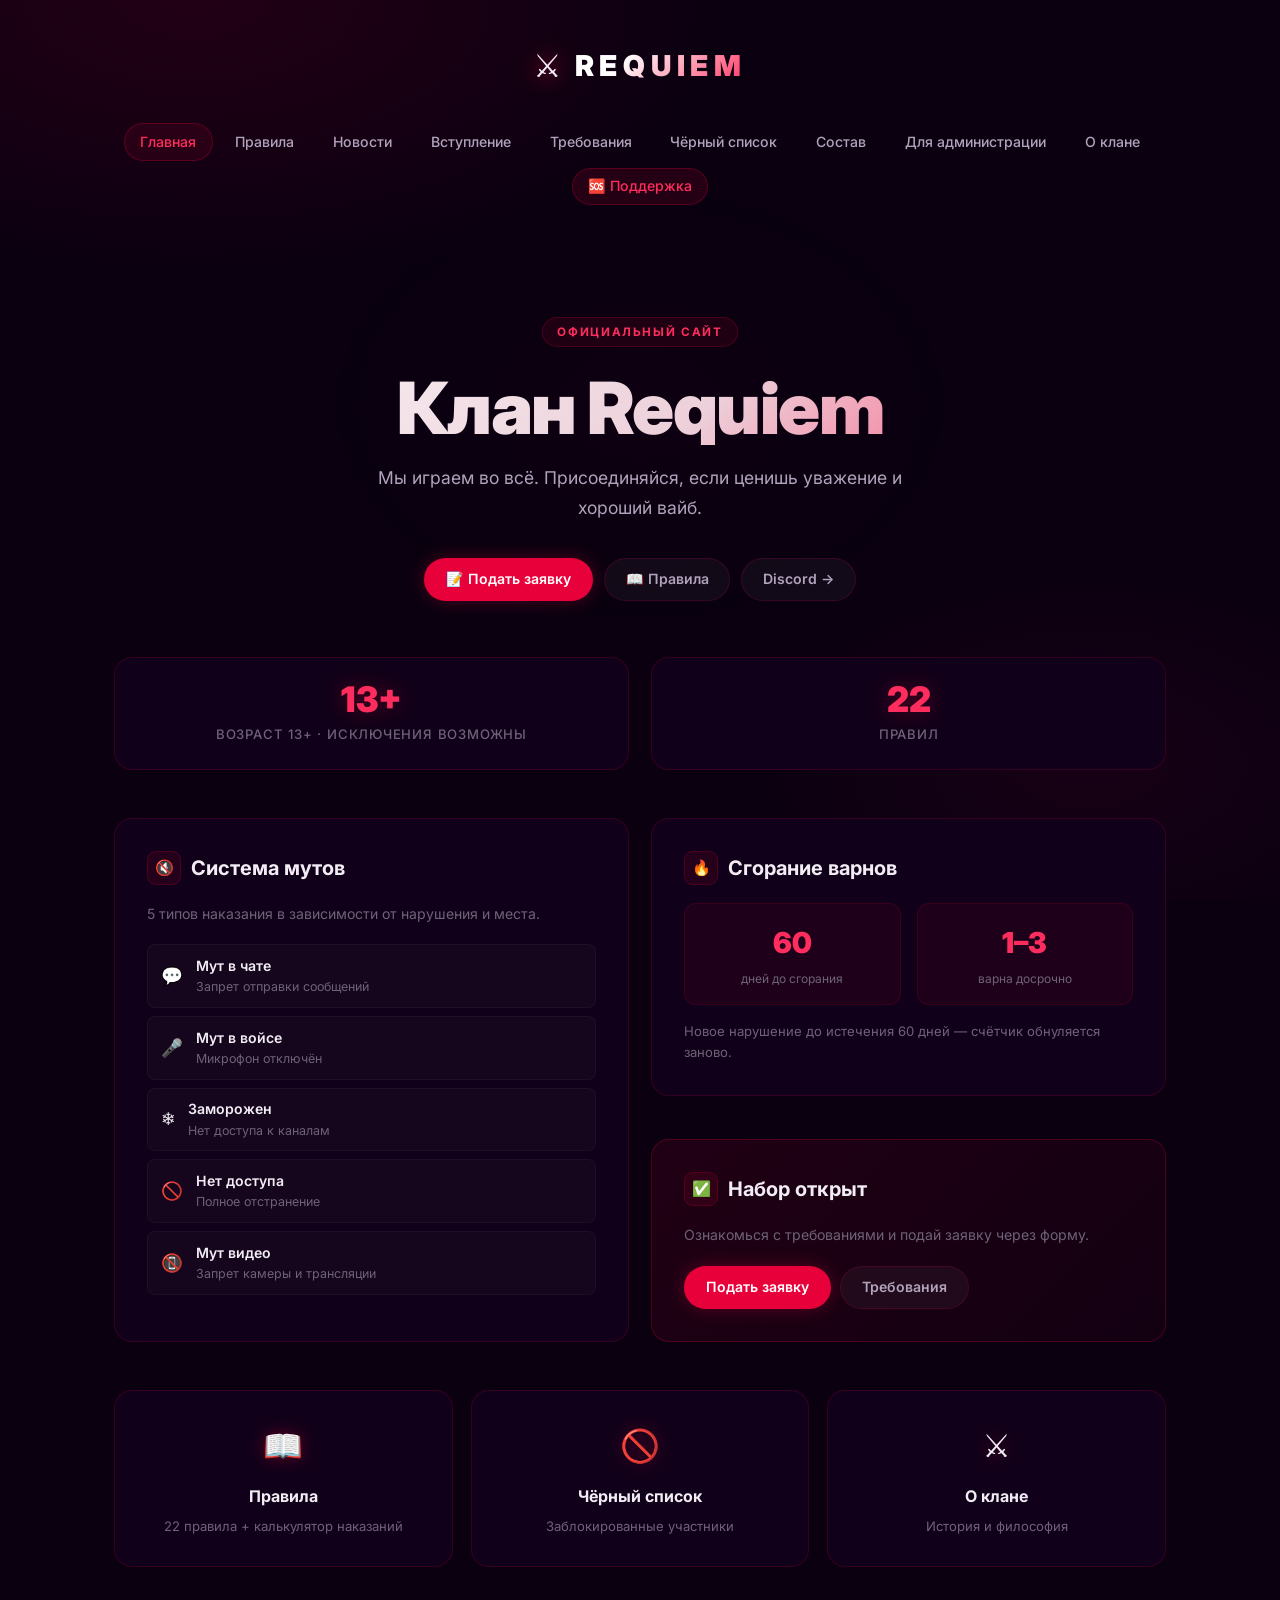
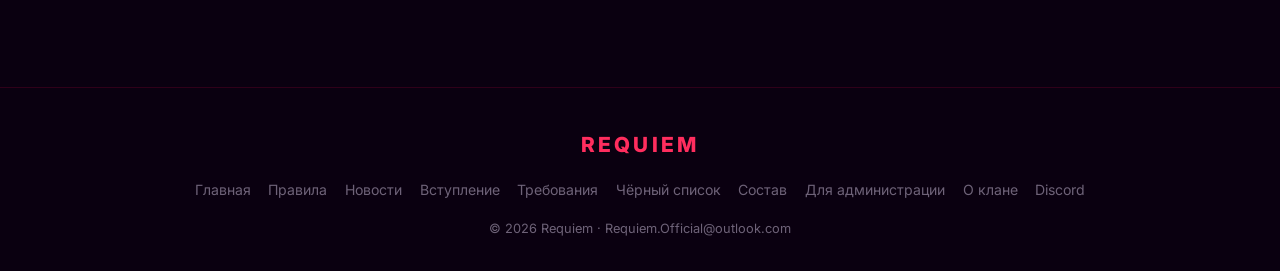
==== commit 576188f1: "Add files via upload" ====
--- a/index.html
+++ b/index.html
@@ -25,6 +25,7 @@
       <a href="requirements.html" class="nav-link">Требования</a>
       <a href="blacklist.html" class="nav-link">Чёрный список</a>
       <a href="members.html" class="nav-link">Состав</a>
+      <a href="staff-guide.html" class="nav-link">Для администрации</a>
       <a href="about.html" class="nav-link">О клане</a>
       <a href="support.html" class="nav-link" style="background:rgba(232,0,58,0.12);color:var(--red-light);border:1px solid rgba(232,0,58,0.28);">🆘 Поддержка</a>
     </nav>
@@ -161,6 +162,7 @@
       <a href="requirements.html" class="footer-link">Требования</a>
       <a href="blacklist.html" class="footer-link">Чёрный список</a>
       <a href="members.html" class="footer-link">Состав</a>
+      <a href="staff-guide.html" class="footer-link">Для администрации</a>
       <a href="about.html" class="footer-link">О клане</a>
       <a href="https://discord.gg/u769kvpCT5" target="_blank" class="footer-link">Discord</a>
     </div>
